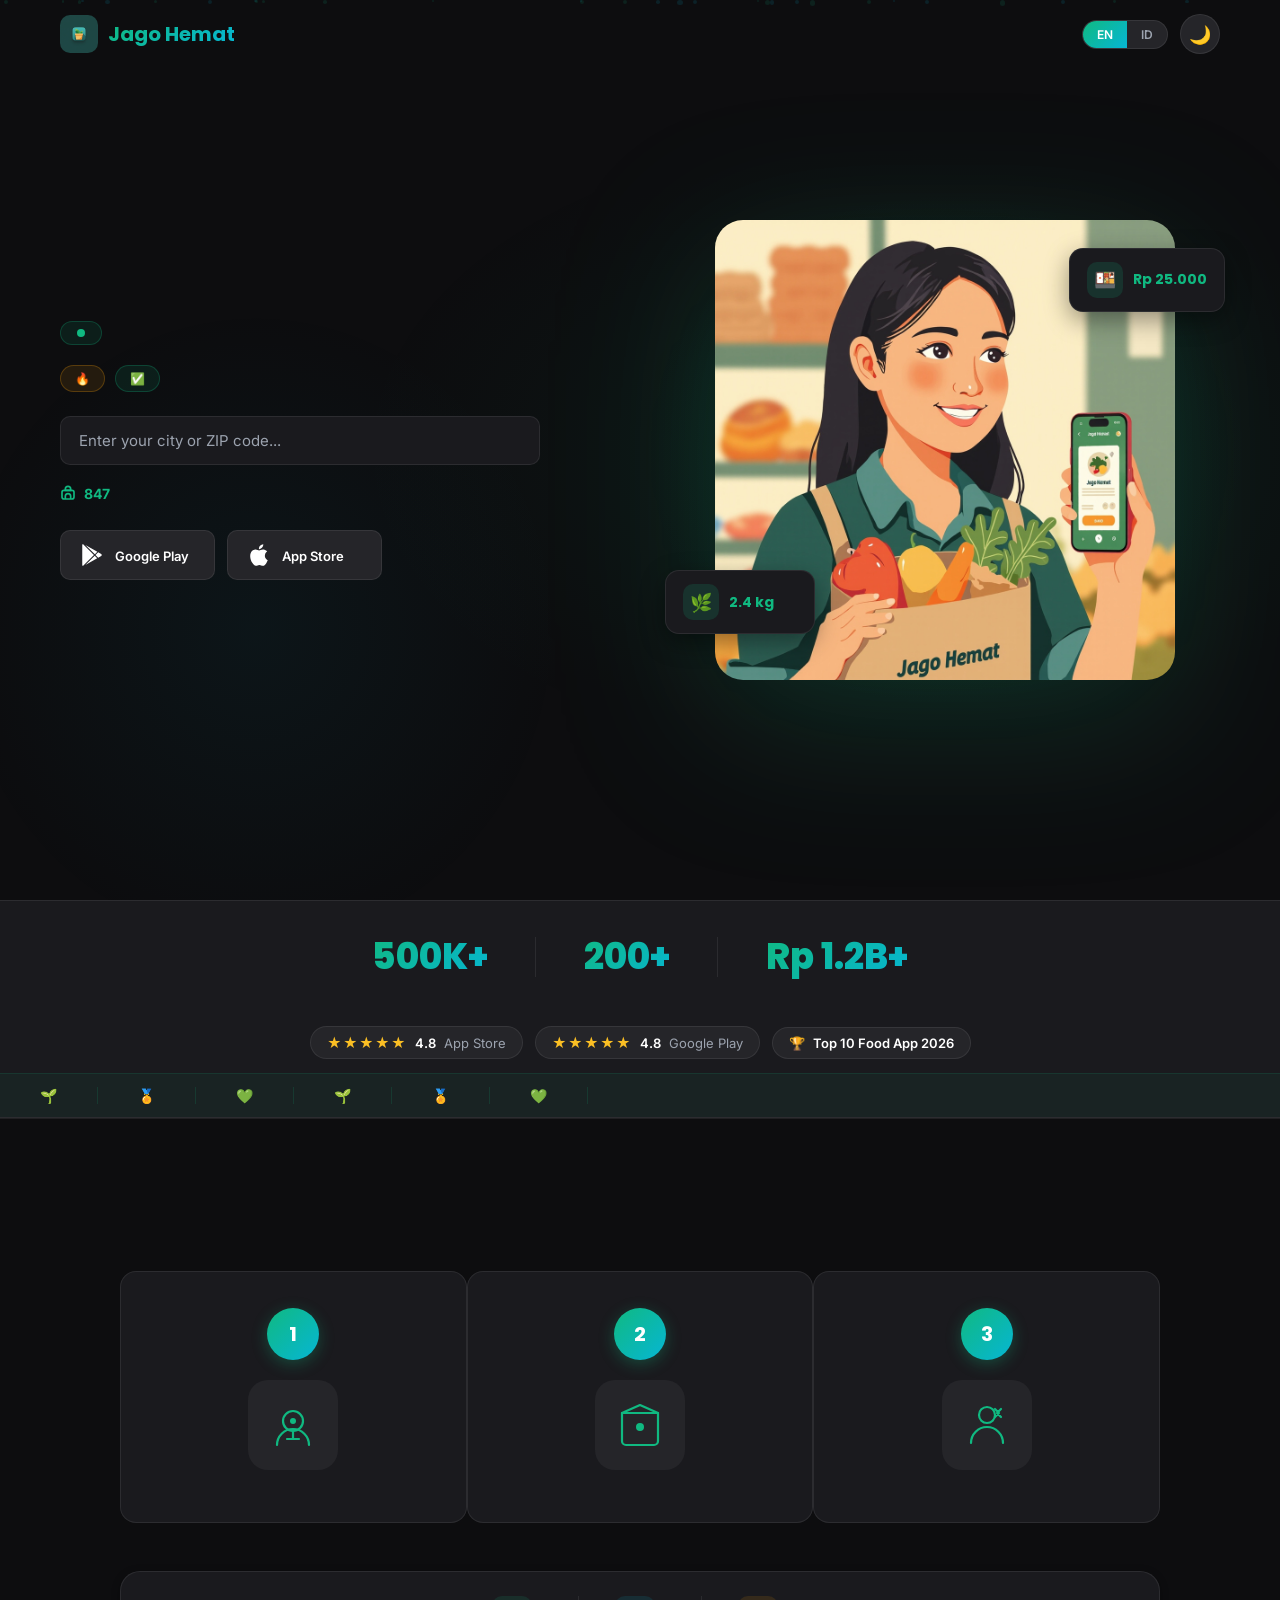
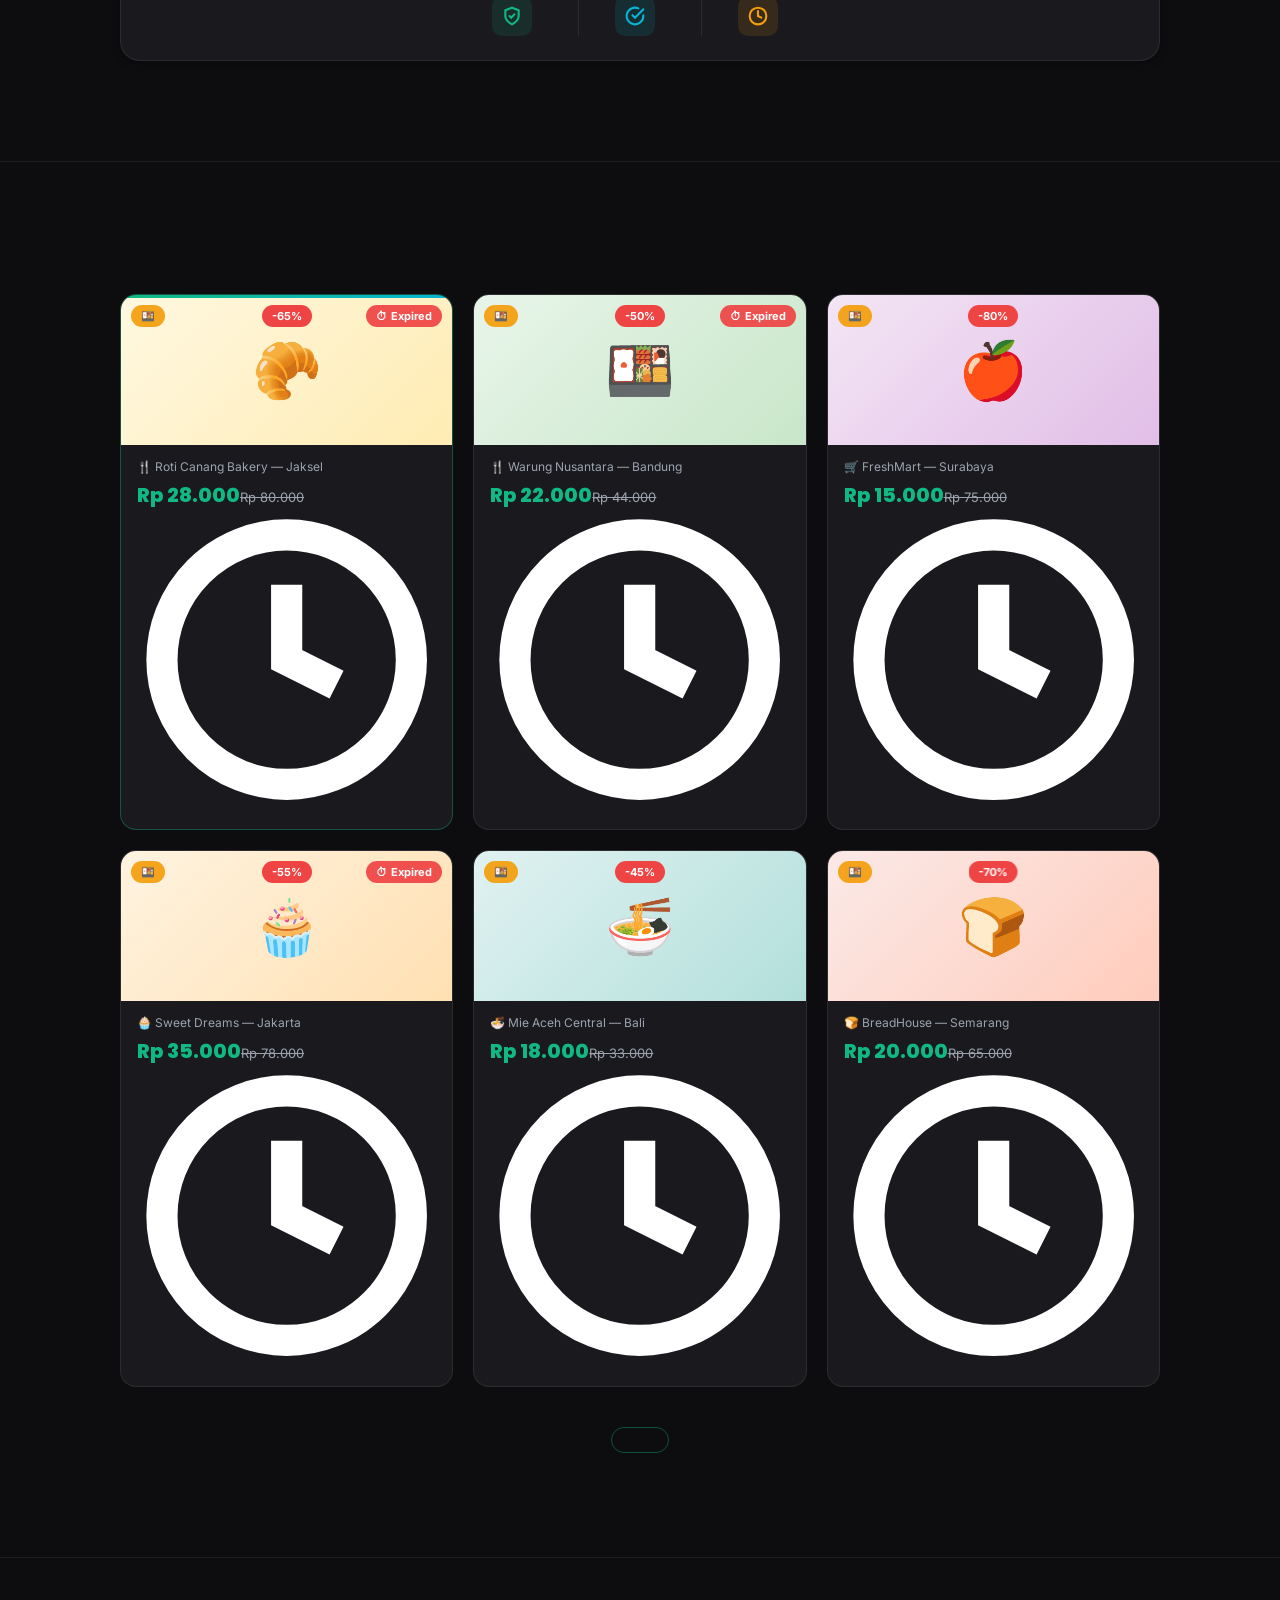
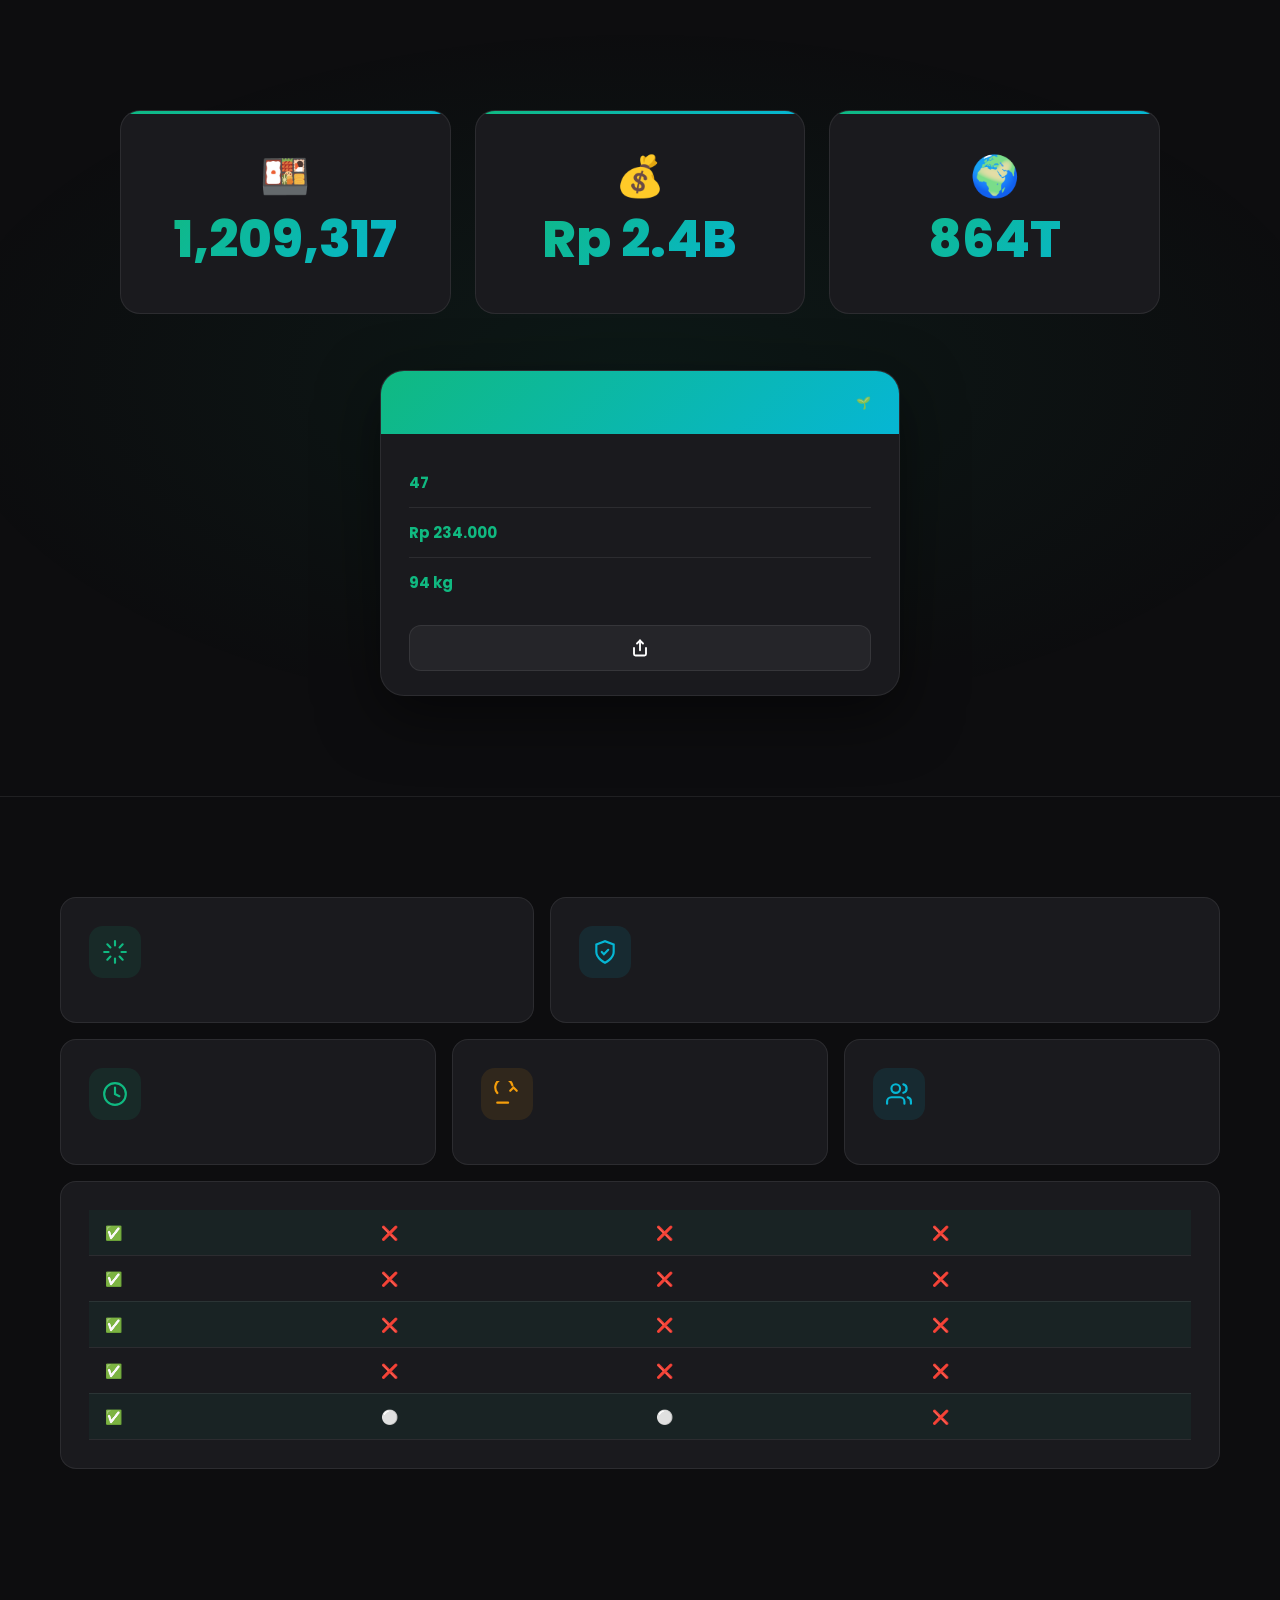
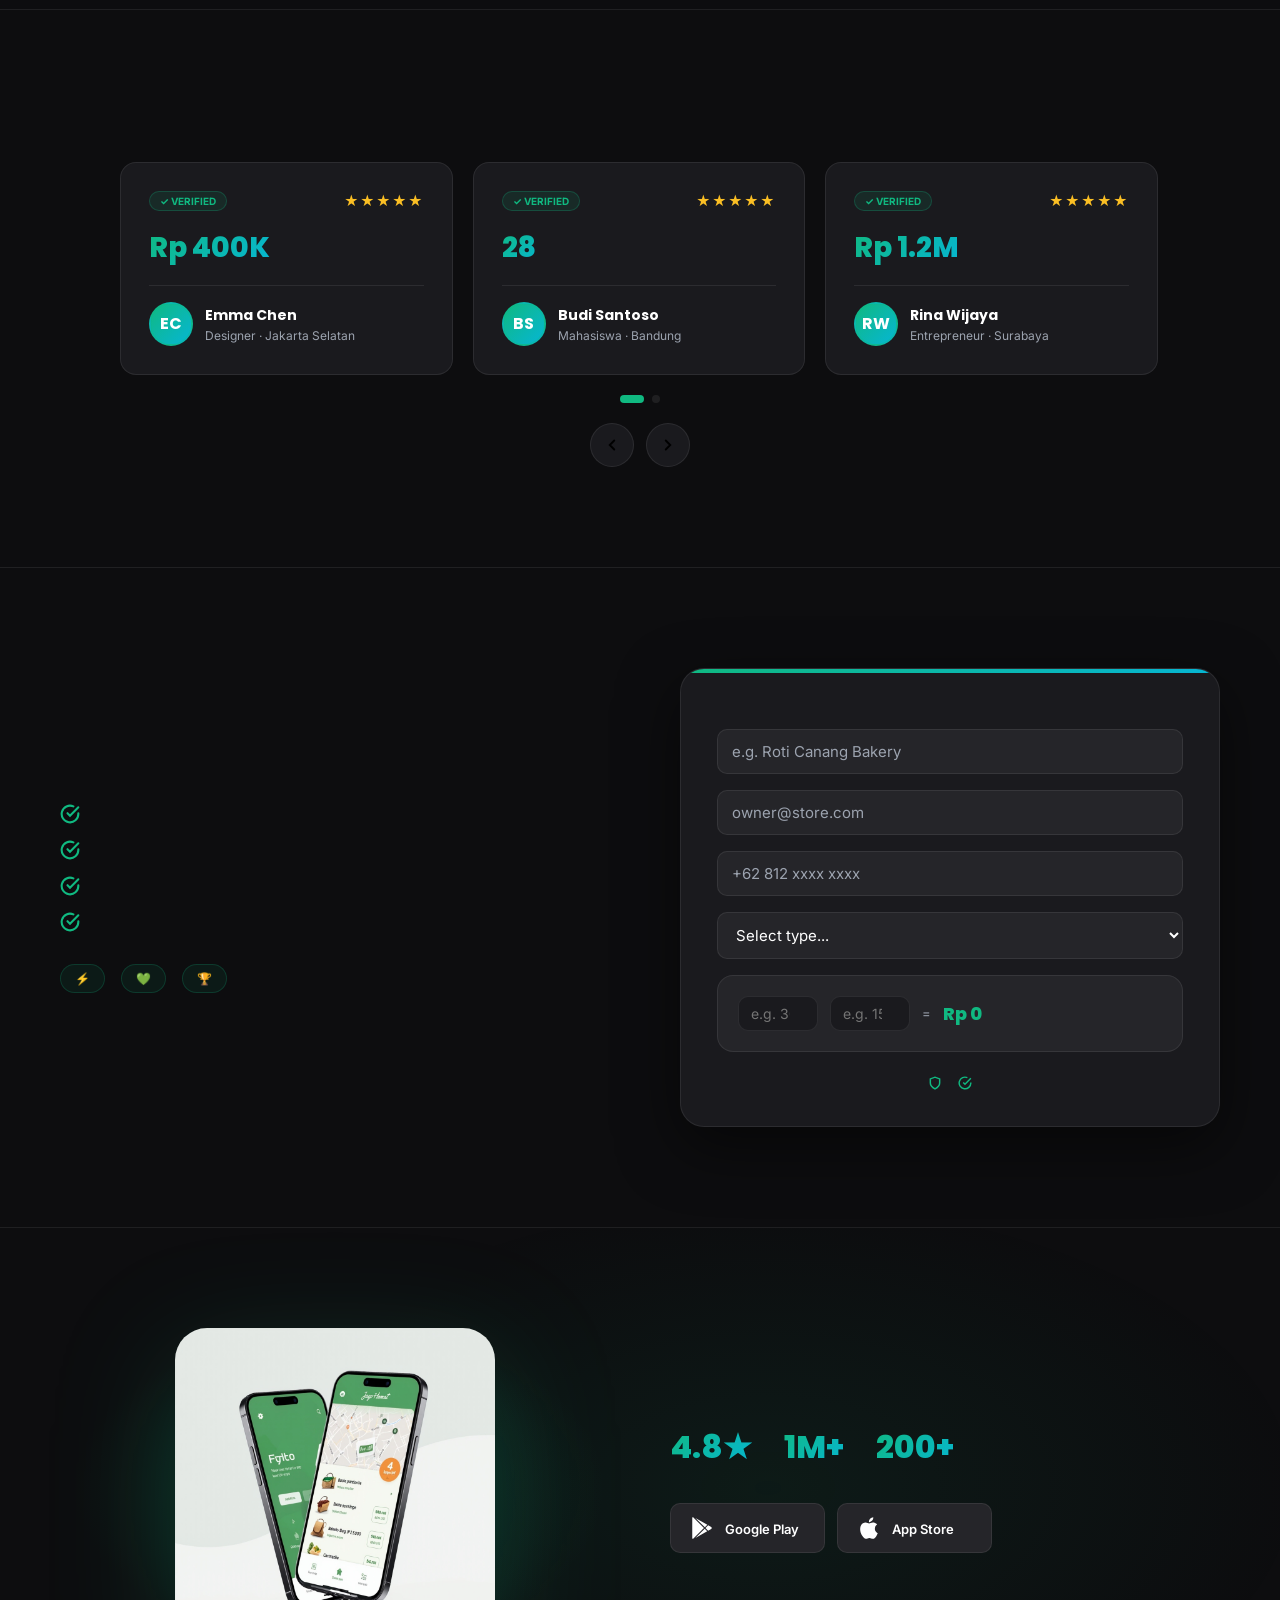
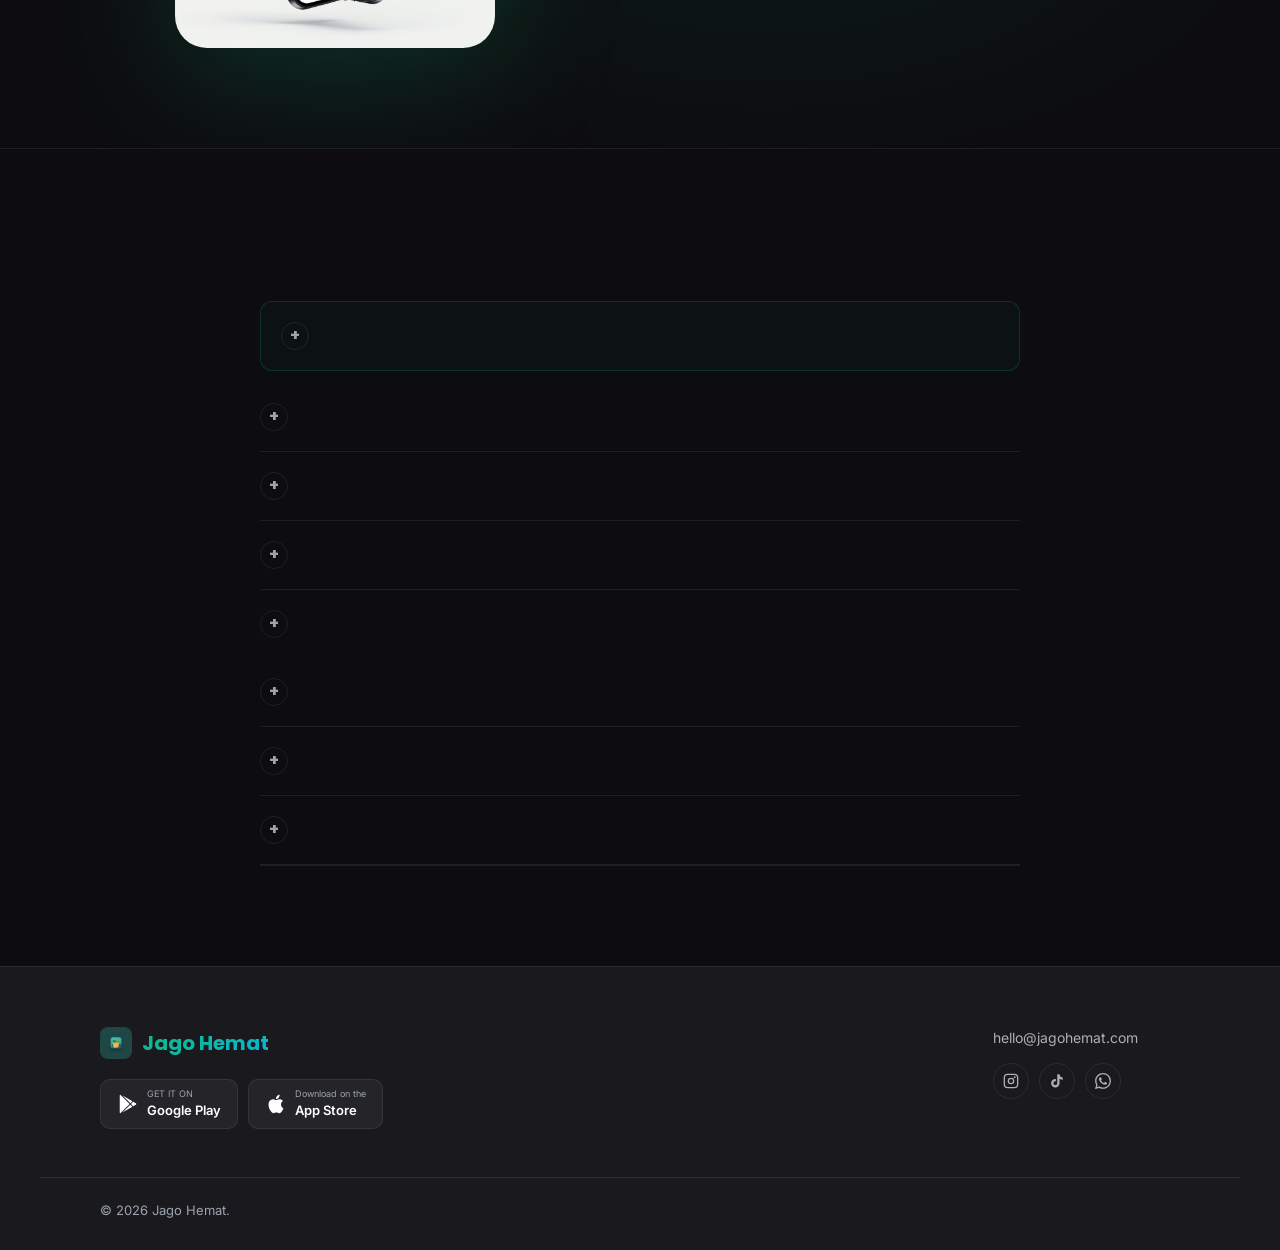
==== index.html @ e890ac50 "feat: Jago Hemat redesign — full site with dark+light themes, EN/ID, all sections - 1,673 lines, 123" ====
<!DOCTYPE html>
<html lang="en" data-theme="dark" data-lang="en">
<head>
<meta charset="UTF-8">
<meta name="viewport" content="width=device-width, initial-scale=1.0">
<title>Jago Hemat — Great Food. Smart Savings. Better Planet.</title>
<meta name="description" content="Jago Hemat rescues surplus food from top restaurants & stores — up to 80% off. Good for you, good for the planet. Download the app now.">
<link rel="preconnect" href="https://fonts.googleapis.com">
<link href="https://fonts.googleapis.com/css2?family=Poppins:wght@400;500;600;700;800&family=Inter:wght@400;500;600&display=swap" rel="stylesheet">
<style>
/* ════════════════════════════════════════════
   CSS VARIABLES — DARK THEME (default)
════════════════════════════════════════════ */
:root,
:root[data-theme="dark"] {
  --bg: #0D0D0F;
  --card: #1A1A1E;
  --surface: #252529;
  --accent: #10B981;
  --accent2: #06B6D4;
  --warning: #F59E0B;
  --danger: #EF4444;
  --text: #FFFFFF;
  --text-muted: #9CA3AF;
  --border: rgba(255,255,255,0.08);
  --gradient: linear-gradient(135deg, #10B981, #06B6D4);
  --shadow-sm: 0 2px 8px rgba(0,0,0,0.3);
  --shadow-md: 0 8px 24px rgba(0,0,0,0.4);
  --shadow-lg: 0 20px 60px rgba(0,0,0,0.5);
  --radius: 16px;
  --radius-sm: 10px;
  --radius-full: 100px;
  --nav-bg: rgba(13,13,15,0.88);
  --section-pad: 100px 60px;
  --section-pad-mobile: 70px 24px;
  --font-head: 'Poppins', sans-serif;
  --font-body: 'Inter', sans-serif;
}
/* ════════════════════════════════════════════
   CSS VARIABLES — LIGHT THEME
════════════════════════════════════════════ */
:root[data-theme="light"] {
  --bg: #FAFAF9;
  --card: #FFFFFF;
  --surface: #F3F4F6;
  --accent: #10B981;
  --accent2: #059669;
  --warning: #D97706;
  --danger: #DC2626;
  --text: #111827;
  --text-muted: #6B7280;
  --border: rgba(0,0,0,0.08);
  --gradient: linear-gradient(135deg, #10B981, #06B6D4);
  --shadow-sm: 0 1px 3px rgba(0,0,0,0.06);
  --shadow-md: 0 4px 16px rgba(0,0,0,0.08);
  --shadow-lg: 0 10px 40px rgba(0,0,0,0.10);
  --nav-bg: rgba(250,250,249,0.92);
  --section-pad: 90px 60px;
  --section-pad-mobile: 60px 24px;
}
/* ════════════════════════════════════════════
   RESET & BASE
════════════════════════════════════════════ */
*,*::before,*::after{box-sizing:border-box;margin:0;padding:0}
html{scroll-behavior:smooth}
body{
  font-family:var(--font-body);
  background:var(--bg);color:var(--text);
  overflow-x:hidden;-webkit-font-smoothing:antialiased;
  transition:background 0.3s,color 0.3s;
}
h1,h2,h3,h4,h5,h6{font-family:var(--font-head)}
a{color:inherit;text-decoration:none}
button{cursor:pointer;border:none;background:none;font-family:inherit}
img{max-width:100%;height:auto}
.container{max-width:1200px;margin:0 auto;padding:0 60px}
@media(max-width:768px){.container{padding:0 24px}}
.gradient-text{
  background:var(--gradient);
  -webkit-background-clip:text;-webkit-text-fill-color:transparent;background-clip:text;
}
/* ════════════════════════════════════════════
   REVEAL ANIMATIONS
════════════════════════════════════════════ */
.reveal{opacity:0;transform:translateY(28px);transition:opacity 0.65s ease,transform 0.65s ease}
.reveal.visible{opacity:1;transform:translateY(0)}
.reveal.d1{transition-delay:0.1s}.reveal.d2{transition-delay:0.2s}
.reveal.d3{transition-delay:0.3s}.reveal.d4{transition-delay:0.4s}
.reveal.d5{transition-delay:0.5s}
/* ════════════════════════════════════════════
   PARTICLES
════════════════════════════════════════════ */
#particles{position:fixed;inset:0;pointer-events:none;z-index:0;overflow:hidden}
.particle{
  position:absolute;border-radius:50%;
  opacity:0.12;animation:particleRise linear infinite;
}
@keyframes particleRise{
  0%{transform:translateY(100vh) scale(0);opacity:0}
  8%{opacity:0.18}
  92%{opacity:0.07}
  100%{transform:translateY(-10vh) scale(1.4);opacity:0}
}
/* ════════════════════════════════════════════
   NAVIGATION
════════════════════════════════════════════ */
.nav{
  position:fixed;top:0;left:0;right:0;z-index:1000;
  padding:14px 60px;
  display:flex;align-items:center;justify-content:space-between;
  transition:background 0.3s,backdrop-filter 0.3s,border-color 0.3s,padding 0.3s;
  border-bottom:1px solid transparent;
}
.nav.scrolled{
  background:var(--nav-bg);backdrop-filter:blur(20px);-webkit-backdrop-filter:blur(20px);
  border-bottom-color:var(--border);padding:10px 60px;
}
.nav-logo{display:flex;align-items:center;gap:10px;font-family:var(--font-head);font-weight:700;font-size:20px}
.nav-logo img{height:38px;width:auto;border-radius:10px}
.nav-logo-text{background:var(--gradient);-webkit-background-clip:text;-webkit-text-fill-color:transparent;background-clip:text}
.nav-links{display:flex;align-items:center;gap:32px}
.nav-links a{color:var(--text-muted);text-decoration:none;font-size:14px;font-weight:500;transition:color 0.2s}
.nav-links a:hover{color:var(--accent)}
.nav-right{display:flex;align-items:center;gap:12px}
.lang-toggle{display:flex;background:var(--surface);border:1px solid var(--border);border-radius:var(--radius-full);overflow:hidden}
.lang-btn{padding:6px 14px;font-size:12px;font-weight:600;color:var(--text-muted);transition:background 0.2s,color 0.2s;border:none;background:none;cursor:pointer}
.lang-btn.active{background:var(--gradient);color:#fff}
.theme-toggle{width:40px;height:40px;border-radius:50%;background:var(--surface);border:1px solid var(--border);display:flex;align-items:center;justify-content:center;cursor:pointer;transition:border-color 0.2s,transform 0.2s;font-size:18px;flex-shrink:0}
.theme-toggle:hover{border-color:var(--accent);transform:rotate(20deg)}
.nav-cta{background:var(--gradient);border-radius:var(--radius-full);padding:10px 24px;font-family:var(--font-head);font-weight:600;font-size:14px;color:#fff;cursor:pointer;border:none;transition:opacity 0.2s,transform 0.2s}
.nav-cta:hover{opacity:0.88;transform:translateY(-1px)}
.hamburger{display:none;flex-direction:column;gap:5px;cursor:pointer;padding:4px;background:none;border:none}
.hamburger span{display:block;width:24px;height:2px;background:var(--text);border-radius:2px;transition:transform 0.3s,opacity 0.3s}
.drawer-overlay{display:none;position:fixed;inset:0;z-index:2000;background:rgba(0,0,0,0.6);backdrop-filter:blur(4px)}
.drawer{position:fixed;top:0;right:-100%;width:320px;height:100%;background:var(--card);border-left:1px solid var(--border);z-index:2001;transition:right 0.35s cubic-bezier(0.4,0,0.2,1);padding:80px 28px 40px;overflow-y:auto}
.drawer.open{right:0}.drawer-overlay.open{display:block}
.drawer-close{position:absolute;top:20px;right:20px;width:36px;height:36px;background:var(--surface);border:1px solid var(--border);border-radius:50%;display:flex;align-items:center;justify-content:center;cursor:pointer;font-size:18px}
.drawer-links{display:flex;flex-direction:column;gap:4px;margin-bottom:24px}
.drawer-links a{display:block;padding:12px 16px;font-size:16px;font-weight:500;color:var(--text);border-radius:var(--radius-sm);transition:background 0.2s,color 0.2s}
.drawer-links a:hover{background:var(--surface);color:var(--accent)}
.drawer-controls{display:flex;flex-direction:column;gap:10px}
.drawer-theme{display:flex;align-items:center;gap:10px;font-size:14px;color:var(--text-muted)}
@media(max-width:900px){
  .nav{padding:14px 24px}.nav.scrolled{padding:10px 24px}
  .nav-links{display:none}.hamburger{display:flex}.nav-cta{display:none}
}
/* ════════════════════════════════════════════
   SHARED SECTION STYLES
════════════════════════════════════════════ */
.section-eyebrow{
  display:inline-flex;align-items:center;gap:8px;
  background:rgba(16,185,129,0.10);border:1px solid rgba(16,185,129,0.20);
  border-radius:var(--radius-full);padding:6px 16px;
  font-size:13px;font-weight:600;color:var(--accent);margin-bottom:20px;
}
.section-title{font-size:clamp(30px,4vw,52px);font-weight:800;line-height:1.1;margin-bottom:16px;letter-spacing:-0.5px}
.section-sub{font-size:17px;color:var(--text-muted);max-width:560px;line-height:1.7}
.section-header{margin-bottom:52px}
.section-header-center{text-align:center;margin-bottom:52px}
.section-header-center .section-eyebrow{margin:0 auto 20px}
.section-header-center .section-sub{margin:0 auto}
.btn-primary{display:inline-flex;align-items:center;gap:8px;background:var(--gradient);border:none;border-radius:var(--radius-sm);padding:13px 28px;font-family:var(--font-head);font-weight:600;font-size:15px;color:#fff;cursor:pointer;transition:opacity 0.2s,transform 0.2s,box-shadow 0.2s}
.btn-primary:hover{opacity:0.88;transform:translateY(-2px);box-shadow:0 8px 24px rgba(16,185,129,0.3)}
.btn-secondary{display:inline-flex;align-items:center;gap:8px;background:transparent;border:1.5px solid var(--border);border-radius:var(--radius-full);padding:11px 24px;font-family:var(--font-head);font-weight:600;font-size:14px;color:var(--text);cursor:pointer;transition:border-color 0.2s,color 0.2s,transform 0.2s}
.btn-secondary:hover{border-color:var(--accent);color:var(--accent);transform:translateX(3px)}
.btn-ghost{display:inline-flex;align-items:center;gap:8px;font-family:var(--font-head);font-size:15px;font-weight:600;color:var(--accent);border:1px solid rgba(16,185,129,0.35);border-radius:var(--radius-full);padding:11px 24px;transition:background 0.2s,transform 0.2s}
.btn-ghost:hover{background:rgba(16,185,129,0.08);transform:translateX(4px)}
/* ════════════════════════════════════════════
   SECTION 1: HERO
════════════════════════════════════════════ */
.hero{position:relative;z-index:1;min-height:100vh;display:flex;align-items:center;padding:var(--section-pad);overflow:hidden}
.hero::before{
  content:'';position:absolute;inset:0;z-index:0;pointer-events:none;
  background:radial-gradient(ellipse 70% 60% at 70% 50%,rgba(16,185,129,0.07) 0%,transparent 60%),radial-gradient(ellipse 40% 60% at 20% 70%,rgba(6,182,212,0.05) 0%,transparent 60%);
}
.hero-grid{max-width:1200px;margin:0 auto;width:100%;display:grid;grid-template-columns:1fr 1fr;gap:60px;align-items:center;position:relative;z-index:1}
.hero-copy{max-width:560px}
.hero-badge{display:inline-flex;align-items:center;gap:8px;background:rgba(16,185,129,0.10);border:1px solid rgba(16,185,129,0.25);border-radius:var(--radius-full);padding:7px 16px;font-size:13px;font-weight:600;color:var(--accent);margin-bottom:20px;animation:badgePulse 2.5s ease-in-out infinite}
@keyframes badgePulse{0%,100%{box-shadow:0 0 0 0 rgba(16,185,129,0.2)}50%{box-shadow:0 0 0 10px rgba(16,185,129,0)}}
.live-dot{width:8px;height:8px;border-radius:50%;background:var(--accent);animation:blink 1.5s ease-in-out infinite;flex-shrink:0}
@keyframes blink{0%,100%{opacity:1}50%{opacity:0.3}}
.hero-badges{display:flex;gap:10px;margin-bottom:24px;flex-wrap:wrap}
.badge-urgent{display:inline-flex;align-items:center;gap:5px;background:rgba(245,158,11,0.10);border:1px solid rgba(245,158,11,0.25);border-radius:var(--radius-full);padding:5px 14px;font-size:12px;font-weight:600;color:var(--warning)}
.badge-safe{display:inline-flex;align-items:center;gap:5px;background:rgba(16,185,129,0.10);border:1px solid rgba(16,185,129,0.25);border-radius:var(--radius-full);padding:5px 14px;font-size:12px;font-weight:600;color:var(--accent)}
.hero h1{font-size:clamp(34px,4.5vw,60px);font-weight:800;line-height:1.1;margin-bottom:20px;background:var(--gradient);-webkit-background-clip:text;-webkit-text-fill-color:transparent;background-clip:text}
.hero-sub{font-size:17px;line-height:1.7;color:var(--text-muted);margin-bottom:32px}
.store-locator{display:flex;background:var(--card);border:1px solid var(--border);border-radius:var(--radius-sm);overflow:hidden;max-width:480px;margin-bottom:20px;transition:border-color 0.2s,box-shadow 0.2s}
.store-locator:focus-within{border-color:var(--accent);box-shadow:0 0 0 3px rgba(16,185,129,0.10)}
.store-locator input{flex:1;background:transparent;border:none;padding:14px 18px;font-size:15px;color:var(--text);outline:none;font-family:var(--font-body)}
.store-locator input::placeholder{color:var(--text-muted)}
.store-locator button{background:var(--gradient);border:none;padding:14px 22px;font-family:var(--font-head);font-weight:600;font-size:14px;color:#fff;cursor:pointer;white-space:nowrap;transition:opacity 0.2s;flex-shrink:0}
.store-locator button:hover{opacity:0.85}
.hero-counter{display:flex;align-items:center;gap:8px;font-size:14px;color:var(--text-muted);margin-bottom:28px}
.hero-counter strong{color:var(--accent)}
.hero-counter[data-counter]{color:var(--text)}
.app-buttons{display:flex;gap:12px;flex-wrap:wrap}
.app-btn{display:inline-flex;align-items:center;gap:10px;background:var(--surface);border:1px solid var(--border);border-radius:var(--radius-sm);padding:11px 18px;color:var(--text);text-decoration:none;transition:border-color 0.2s,transform 0.2s,box-shadow 0.2s;min-width:155px}
.app-btn:hover{border-color:var(--accent);transform:translateY(-2px);box-shadow:0 8px 24px rgba(16,185,129,0.12)}
.app-btn svg{width:26px;height:26px;flex-shrink:0}
.app-btn-text{line-height:1.25}
.app-btn-text small{font-size:10px;color:var(--text-muted);display:block}
.app-btn-text span{font-size:13px;font-weight:600}
.hero-visual{position:relative;display:flex;justify-content:center;align-items:center}
.hero-visual img{width:100%;max-width:460px;border-radius:28px;filter:drop-shadow(0 40px 80px rgba(16,185,129,0.18))}
.hero-visual::before{content:'';position:absolute;inset:-30px;background:radial-gradient(ellipse at center,rgba(16,185,129,0.10) 0%,transparent 70%);z-index:-1}
.float-card{position:absolute;background:var(--card);border:1px solid var(--border);border-radius:14px;padding:13px 17px;backdrop-filter:blur(16px);box-shadow:var(--shadow-md);animation:floatY 4s ease-in-out infinite;z-index:2;min-width:150px}
.float-card.card-1{top:6%;right:-5px;animation-delay:0s}
.float-card.card-2{bottom:10%;left:-5px;animation-delay:2s}
@keyframes floatY{0%,100%{transform:translateY(0)}50%{transform:translateY(-12px)}}
.float-card .fc-row{display:flex;align-items:center;gap:10px}
.float-card .fc-icon{width:36px;height:36px;border-radius:10px;background:rgba(16,185,129,0.15);display:flex;align-items:center;justify-content:center;font-size:18px;flex-shrink:0}
.float-card .fc-label{font-size:11px;color:var(--text-muted)}
.float-card .fc-val{font-size:14px;font-weight:700;font-family:var(--font-head);color:var(--accent)}
@media(max-width:900px){
  .hero{padding:var(--section-pad-mobile);padding-top:110px;min-height:auto}
  .hero-grid{grid-template-columns:1fr;gap:40px}
  .hero-visual{display:none}
}
/* ════════════════════════════════════════════
   SECTION 2: SOCIAL PROOF BAR
════════════════════════════════════════════ */
.social-proof{background:var(--card);border-top:1px solid var(--border);border-bottom:1px solid var(--border);overflow:hidden}
.stats-row{display:flex;align-items:center;justify-content:center;flex-wrap:wrap}
.stat-item{display:flex;flex-direction:column;align-items:center;padding:28px 48px;position:relative}
.stat-item:not(:last-child)::after{content:'';position:absolute;right:0;top:50%;transform:translateY(-50%);width:1px;height:40px;background:var(--border)}
.stat-number{font-family:var(--font-head);font-size:clamp(26px,3vw,36px);font-weight:800;background:var(--gradient);-webkit-background-clip:text;-webkit-text-fill-color:transparent;background-clip:text}
.stat-label{font-size:13px;color:var(--text-muted);margin-top:2px}
.marquee-section{overflow:hidden;border-top:1px solid var(--border)}
.marquee-track{display:flex;animation:marqueeScroll 38s linear infinite;width:max-content}
.marquee-track:hover{animation-play-state:paused}
@keyframes marqueeScroll{0%{transform:translateX(0)}100%{transform:translateX(-50%)}}
.marquee-item{display:inline-flex;align-items:center;gap:10px;padding:0 40px;font-size:15px;font-weight:600;color:var(--text);white-space:nowrap;border-right:1px solid var(--border)}
.marquee-item .star{color:#FBBF24;font-size:18px}
.ratings-row{display:flex;align-items:center;justify-content:center;gap:12px;padding:14px 24px;flex-wrap:wrap}
.rating-chip{display:inline-flex;align-items:center;gap:8px;background:var(--surface);border:1px solid var(--border);border-radius:var(--radius-full);padding:7px 16px;font-size:13px;font-weight:600}
.rating-chip .stars{color:#FBBF24;letter-spacing:1px}
.rating-chip .cnt{color:var(--text-muted);font-weight:400}
.awards-strip{background:rgba(16,185,129,0.05);border-top:1px solid rgba(16,185,129,0.12);padding:13px 0;overflow:hidden}
.awards-track{display:flex;animation:marqueeScroll 30s linear infinite;width:max-content}
.award-item{display:inline-flex;align-items:center;gap:8px;padding:0 40px;font-size:14px;font-weight:600;color:var(--accent);border-right:1px solid rgba(16,185,129,0.15);white-space:nowrap}
@media(max-width:640px){
  .stat-item{padding:20px 24px}
  .stat-item:not(:last-child)::after{display:none}
}
/* ════════════════════════════════════════════
   SECTION 3: HOW IT WORKS (light)
════════════════════════════════════════════ */
.how-section{background:var(--bg);padding:var(--section-pad);border-top:1px solid var(--border);transition:background 0.3s}
.steps-grid{display:grid;grid-template-columns:repeat(3,1fr);gap:0;position:relative;max-width:1100px;margin:0 auto}
.step-card{background:var(--card);border-radius:var(--radius);border:1px solid var(--border);padding:36px 28px 32px;text-align:center;position:relative;transition:box-shadow 0.3s,transform 0.3s}
.step-card:hover{box-shadow:var(--shadow-lg);transform:translateY(-5px)}
.step-num{width:52px;height:52px;border-radius:50%;background:var(--gradient);color:#fff;font-family:var(--font-head);font-weight:700;font-size:20px;display:flex;align-items:center;justify-content:center;margin:0 auto 20px;box-shadow:0 4px 16px rgba(16,185,129,0.3)}
.step-icon-wrap{width:90px;height:90px;margin:0 auto 20px;background:var(--surface);border-radius:20px;display:flex;align-items:center;justify-content:center;animation:iconFloat 3.5s ease-in-out infinite}
.step-card:nth-child(2) .step-icon-wrap{animation-delay:0.6s}
.step-card:nth-child(3) .step-icon-wrap{animation-delay:1.2s}
@keyframes iconFloat{0%,100%{transform:translateY(0)}50%{transform:translateY(-8px)}}
.step-icon-wrap svg{width:48px;height:48px}
.step-title{font-family:var(--font-head);font-weight:700;font-size:17px;margin-bottom:8px;color:var(--text)}
.step-desc{font-size:14px;color:var(--text-muted);line-height:1.6}
.arrow-right{position:absolute;top:50%;transform:translateY(-50%);right:-28px;z-index:2;display:flex;align-items:center}
.arrow-right svg{width:32px;height:32px;color:var(--accent);opacity:0.5}
.trust-strip{padding:48px 0 0;max-width:1100px;margin:0 auto}
.trust-row{background:var(--card);border:1px solid var(--border);border-radius:20px;padding:24px 40px;display:flex;align-items:center;justify-content:center;gap:0;flex-wrap:wrap;box-shadow:var(--shadow-sm)}
.trust-badge{display:flex;align-items:center;gap:10px;padding:0 36px;border-right:1px solid var(--border)}
.trust-badge:last-child{border-right:none}
.trust-badge-icon{width:40px;height:40px;border-radius:10px;display:flex;align-items:center;justify-content:center;flex-shrink:0}
.trust-badge-icon.g{background:rgba(16,185,129,0.12);color:var(--accent)}
.trust-badge-icon.b{background:rgba(6,182,212,0.12);color:var(--accent2)}
.trust-badge-icon.a{background:rgba(245,158,11,0.12);color:var(--warning)}
.trust-badge-icon svg{width:20px;height:20px}
.trust-badge-lbl{font-family:var(--font-head);font-weight:700;font-size:13px}
.trust-badge-sub{font-size:11px;color:var(--text-muted)}
@media(max-width:768px){
  .steps-grid{grid-template-columns:1fr;gap:20px}
  .arrow-right{display:none}
  .trust-row{flex-direction:column}
  .trust-badge{border-right:none;border-bottom:1px solid var(--border);padding:16px 0;width:100%}
  .trust-badge:last-child{border-bottom:none}
}
/* ════════════════════════════════════════════
   SECTION 4: FEATURED DEALS (light)
════════════════════════════════════════════ */
.deals-section{background:var(--bg);padding:var(--section-pad);border-top:1px solid var(--border)}
.deals-top{display:flex;align-items:flex-end;justify-content:space-between;gap:20px;margin-bottom:32px;flex-wrap:wrap}
.filter-bar{display:flex;gap:8px;flex-wrap:wrap}
.filter-tab{padding:8px 18px;border-radius:var(--radius-full);font-size:13px;font-weight:600;cursor:pointer;border:1.5px solid var(--border);background:var(--card);color:var(--text-muted);transition:all 0.2s}
.filter-tab:hover{border-color:var(--accent);color:var(--accent)}
.filter-tab.active{background:var(--accent);border-color:var(--accent);color:#fff;box-shadow:0 3px 12px rgba(16,185,129,0.3)}
.deals-grid{display:grid;grid-template-columns:repeat(3,1fr);gap:20px}
.deal-card{background:var(--card);border-radius:var(--radius);border:1px solid var(--border);overflow:hidden;transition:box-shadow 0.25s,transform 0.25s,border-color 0.25s;cursor:pointer;position:relative}
.deal-card:hover{box-shadow:var(--shadow-lg);transform:translateY(-4px)}
.deal-card.top{border-color:rgba(16,185,129,0.35)}
.deal-card.top::before{content:'';position:absolute;top:0;left:0;right:0;height:3px;background:var(--gradient);z-index:1}
.deal-img{position:relative;height:150px;overflow:hidden}
.deal-img-bg{width:100%;height:100%;display:flex;align-items:center;justify-content:center;font-size:56px}
.badge-pill{position:absolute;padding:4px 10px;border-radius:var(--radius-full);font-size:11px;font-weight:700;display:flex;align-items:center;gap:4px;backdrop-filter:blur(8px);color:#fff}
.badge-pill.lt{top:10px;left:10px;background:rgba(245,158,11,0.92)}
.badge-pill.rt{top:10px;right:10px;background:rgba(239,68,68,0.92)}
.badge-pill.bt{top:10px;left:50%;transform:translateX(-50%);background:var(--danger)}
.deal-body{padding:14px 16px 16px}
.deal-cat{font-size:11px;font-weight:600;color:var(--accent);text-transform:uppercase;letter-spacing:0.5px;margin-bottom:3px}
.deal-store{font-size:12px;color:var(--text-muted);margin-bottom:6px}
.deal-title{font-family:var(--font-head);font-weight:700;font-size:14px;margin-bottom:10px;line-height:1.35}
.deal-prices{display:flex;align-items:baseline;gap:8px;margin-bottom:12px}
.price-sale{font-family:var(--font-head);font-weight:800;font-size:20px;color:var(--accent)}
.price-was{font-size:13px;color:var(--text-muted);text-decoration:line-through}
.deal-foot{display:flex;align-items:center;justify-content:space-between;padding-top:12px;border-top:1px solid var(--border)}
.deal-timer{display:flex;align-items:center;gap:5px;font-size:12px;color:var(--text-muted)}
.deal-timer svg{width:13px;height:13px;color:var(--warning);flex-shrink:0}
.deal-reserve{background:var(--gradient);color:#fff;padding:7px 16px;border-radius:var(--radius-full);font-size:12px;font-weight:700;transition:opacity 0.2s,transform 0.2s;border:none;cursor:pointer;text-decoration:none;display:inline-block}
.deal-reserve:hover{opacity:0.9;transform:scale(1.03)}
.deals-more{text-align:center;margin-top:40px}
.deals-more a{display:inline-flex;align-items:center;gap:8px;font-family:var(--font-head);font-size:15px;font-weight:600;color:var(--accent);border:1px solid rgba(16,185,129,0.4);border-radius:var(--radius-full);padding:12px 28px;text-decoration:none;transition:background 0.2s,transform 0.2s}
.deals-more a:hover{background:rgba(16,185,129,0.08);transform:translateX(4px)}
@media(max-width:1024px){.deals-grid{grid-template-columns:repeat(2,1fr)}}
@media(max-width:480px){.deals-grid{grid-template-columns:1fr}}
/* ════════════════════════════════════════════
   SECTION 5: IMPACT DASHBOARD (dark)
════════════════════════════════════════════ */
.impact-section{position:relative;padding:var(--section-pad);border-top:1px solid var(--border);overflow:hidden}
.impact-section::before{content:'';position:absolute;inset:0;background:radial-gradient(ellipse 80% 60% at 50% 50%,rgba(16,185,129,0.07) 0%,transparent 70%);pointer-events:none}
.counters-grid{display:grid;grid-template-columns:repeat(3,1fr);gap:24px;max-width:1100px;margin:0 auto 56px;position:relative;z-index:1}
.counter-card{background:var(--card);border:1px solid var(--border);border-radius:20px;padding:40px 28px;text-align:center;position:relative;overflow:hidden;transition:transform 0.3s,border-color 0.3s,box-shadow 0.3s}
.counter-card:hover{transform:translateY(-6px);border-color:rgba(16,185,129,0.35);box-shadow:0 0 40px rgba(16,185,129,0.08)}
.counter-card::before{content:'';position:absolute;top:0;left:0;right:0;height:3px;background:var(--gradient)}
.counter-icon{font-size:40px;margin-bottom:14px}
.counter-val{font-family:var(--font-head);font-size:clamp(34px,4vw,54px);font-weight:800;background:var(--gradient);-webkit-background-clip:text;-webkit-text-fill-color:transparent;background-clip:text;line-height:1;margin-bottom:8px}
.counter-lbl{font-size:15px;color:var(--text-muted);font-weight:500}
.counter-sub{font-size:12px;color:var(--accent);margin-top:6px;font-weight:600}
.impact-bottom{max-width:520px;margin:0 auto;position:relative;z-index:1}
.impact-card{background:var(--card);border:1px solid var(--border);border-radius:24px;overflow:hidden;box-shadow:var(--shadow-lg)}
.impact-card-hdr{background:var(--gradient);padding:24px 28px;display:flex;align-items:center;justify-content:space-between}
.impact-card-hdr h3{font-size:17px;font-weight:700}
.impact-card-hdr span{font-size:12px;opacity:0.85}
.impact-card-body{padding:24px 28px}
.impact-row{display:flex;justify-content:space-between;align-items:center;padding:13px 0;border-bottom:1px solid var(--border)}
.impact-row:last-of-type{border-bottom:none}
.impact-row-lbl{font-size:14px;color:var(--text-muted)}
.impact-row-val{font-family:var(--font-head);font-size:15px;font-weight:700}
.impact-row-val.gc{color:var(--accent)}
.share-impact{width:100%;margin-top:18px;background:var(--surface);border:1px solid var(--border);border-radius:12px;padding:13px;color:var(--text);font impact;font-size:14px;font-weight:600;cursor:pointer;display:flex;align-items:center;justify-content:center;gap:8px;transition:border-color 0.2s,background 0.2s}
.share-impact:hover{border-color:var(--accent);background:rgba(16,185,129,0.08)}
@media(max-width:768px){.counters-grid{grid-template-columns:1fr}.impact-section{padding:var(--section-pad-mobile)}}
/* ════════════════════════════════════════════
   SECTION 6: WHY JAGO HEMAT (light)
════════════════════════════════════════════ */
.why-section{background:var(--bg);padding:var(--section-pad);border-top:1px solid var(--border)}
.why-header{text-align:center;margin-bottom:48px}
.bento{display:grid;grid-template-columns:repeat(12,1fr);gap:16px;margin-bottom:40px}
.value-card{background:var(--card);border:1px solid var(--border);border-radius:var(--radius);padding:28px;transition:box-shadow 0.2s,transform 0.2s}
.value-card:hover{box-shadow:var(--shadow-lg);transform:translateY(-2px)}
.value-card.span7{grid-column:span 7}.value-card.span5{grid-column:span 5}
.value-card.span4{grid-column:span 4}.value-card.span3{grid-column:span 3}
.value-card.span6{grid-column:span 6}.value-card.span12{grid-column:span 12}
.vc-icon{width:52px;height:52px;border-radius:14px;display:flex;align-items:center;justify-content:center;margin-bottom:16px}
.vc-icon.g{background:rgba(16,185,129,0.10);color:var(--accent)}
.vc-icon.b{background:rgba(6,182,212,0.10);color:var(--accent2)}
.vc-icon.a{background:rgba(245,158,11,0.10);color:var(--warning)}
.vc-icon svg{width:26px;height:26px}
.vc-title{font-family:var(--font-head);font-weight:700;font-size:17px;margin-bottom:8px}
.vc-desc{font-size:14px;color:var(--text-muted);line-height:1.6}
.compare-table{width:100%;border-collapse:collapse}
.compare-table th,.compare-table td{padding:14px 16px;text-align:left;border-bottom:1px solid var(--border);font-size:14px}
.compare-table th{font-family:var(--font-head);font-weight:700;font-size:13px;color:var(--text-muted);text-transform:uppercase;letter-spacing:0.5px}
.compare-table td{color:var(--text)}
.compare-table .check{color:var(--accent);font-weight:700}
.compare-table .cross{color:var(--danger)}
.compare-table .highlight{background:rgba(16,185,129,0.06)}
.compare-table .highlight td{font-weight:600}
.compare-table tbody tr:hover td{background:var(--surface)}
@media(max-width:1024px){.bento{grid-template-columns:1fr 1fr}.value-card.span7,.value-card.span5{grid-column:span 2}}
@media(max-width:768px){.bento{grid-template-columns:1fr}.value-card.span7,.value-card.span5,.value-card.span4,.value-card.span3,.value-card.span6{grid-column:span 1}}
/* ════════════════════════════════════════════
   SECTION 7: TESTIMONIALS (dark)
════════════════════════════════════════════ */
.testimonials-section{padding:var(--section-pad);border-top:1px solid var(--border)}
.testimonials-track{overflow:hidden;margin-bottom:20px}
.testimonials-slider{display:flex;gap:20px;transition:transform 0.5s cubic-bezier(0.16,1,0.3,1)}
.testi-card{flex:0 0 calc(33.333% - 14px);min-width:280px;background:var(--card);border:1px solid var(--border);border-radius:var(--radius);padding:28px;transition:box-shadow 0.3s,transform 0.3s}
.testi-card:hover{box-shadow:var(--shadow-lg);transform:translateY(-4px)}
.testi-card-hd{display:flex;align-items:center;justify-content:space-between;margin-bottom:16px}
.testi-badge{display:inline-flex;align-items:center;gap:5px;background:rgba(16,185,129,0.10);border:1px solid rgba(16,185,129,0.25);border-radius:var(--radius-full);padding:3px 10px;font-size:10px;font-weight:700;color:var(--accent);text-transform:uppercase}
.stars{color:#FBBF24;font-size:14px;letter-spacing:1px}
.testi-metric{display:flex;align-items:baseline;gap:8px;margin-bottom:16px}
.testi-metric-val{font-family:var(--font-head);font-size:28px;font-weight:800;background:var(--gradient);-webkit-background-clip:text;-webkit-text-fill-color:transparent;background-clip:text}
.testi-metric-lbl{font-size:13px;color:var(--text-muted)}
.testi-text{font-size:14px;line-height:1.8;color:rgba(255,255,255,0.80);font-style:italic;margin-bottom:20px}
.testi-divider{height:1px;background:var(--border);margin-bottom:16px}
.testi-author{display:flex;align-items:center;gap:12px}
.testi-avatar{width:44px;height:44px;border-radius:50%;background:var(--gradient);display:flex;align-items:center;justify-content:center;font-family:var(--font-head);font-weight:700;font-size:16px;color:#fff;flex-shrink:0;border:2px solid rgba(16,185,129,0.3)}
.testi-name{font-family:var(--font-head);font-weight:700;font-size:14px}
.testi-role{font-size:12px;color:var(--text-muted);margin-top:2px}
.carousel-dots{display:flex;justify-content:center;gap:8px;margin-top:16px}
.dot{width:8px;height:8px;border-radius:50%;background:var(--border);cursor:pointer;transition:background 0.2s,width 0.2s}
.dot.active{background:var(--accent);width:24px;border-radius:4px}
.carousel-controls{display:flex;justify-content:center;gap:12px;margin-top:20px}
.carousel-btn{width:44px;height:44px;border-radius:50%;border:1px solid var(--border);background:var(--card);display:flex;align-items:center;justify-content:center;cursor:pointer;transition:border-color 0.2s,background 0.2s}
.carousel-btn:hover{border-color:var(--accent);background:rgba(16,185,129,0.08)}
.carousel-btn svg{width:18px;height:18px}
@media(max-width:900px){.testi-card{flex:0 0 calc(100% - 40px)}}
@media(max-width:480px){.testi-card{flex:0 0 100%}}
/* ════════════════════════════════════════════
   SECTION 8: FOR BUSINESS (light)
════════════════════════════════════════════ */
.business-section{background:var(--bg);padding:var(--section-pad);border-top:1px solid var(--border)}
.business-grid{max-width:1200px;margin:0 auto;display:grid;grid-template-columns:1fr 1fr;gap:80px;align-items:center}
.business-copy .section-eyebrow{margin-bottom:16px}
.business-copy .section-title{margin-bottom:16px}
.business-copy .section-sub{margin-bottom:28px}
.business-features{list-style:none;margin-bottom:32px}
.business-features li{display:flex;align-items:flex-start;gap:12px;margin-bottom:14px;font-size:15px}
.business-features li svg{width:20px;height:20px;flex-shrink:0;color:var(--accent);margin-top:2px}
.biz-trust{display:flex;gap:16px;flex-wrap:wrap}
.biz-trust-chip{display:inline-flex;align-items:center;gap:6px;background:rgba(16,185,129,0.08);border:1px solid rgba(16,185,129,0.2);border-radius:var(--radius-full);padding:6px 14px;font-size:12px;font-weight:600;color:var(--accent)}
.biz-form-card{background:var(--card);border:1px solid var(--border);border-radius:24px;padding:36px;box-shadow:var(--shadow-lg);position:relative;overflow:hidden}
.biz-form-card::before{content:'';position:absolute;top:0;left:0;right:0;height:4px;background:var(--gradient)}
.biz-form-hdr{margin-bottom:24px}
.biz-form-hdr h3{font-family:var(--font-head);font-size:22px;font-weight:700;margin-bottom:6px}
.biz-form-hdr p{font-size:14px;color:var(--text-muted)}
.form-group{margin-bottom:16px}
.form-group label{display:block;font-size:13px;font-weight:600;color:var(--text-muted);margin-bottom:6px}
.form-group input,.form-group select{width:100%;background:var(--surface);border:1px solid var(--border);border-radius:var(--radius-sm);padding:12px 14px;font-size:15px;color:var(--text);font-family:var(--font-body);transition:border-color 0.2s,box-shadow 0.2s}
.form-group input:focus,.form-group select:focus{outline:none;border-color:var(--accent);box-shadow:0 0 0 3px rgba(16,185,129,0.10)}
.form-group input::placeholder{color:var(--text-muted)}
.form-group select option{background:var(--card)}
.biz-submit{width:100%;padding:15px;background:var(--gradient);border:none;border-radius:var(--radius-sm);color:#fff;font-family:var(--font-head);font-weight:700;font-size:15px;cursor:pointer;margin-top:8px;transition:opacity 0.2s,transform 0.2s;box-shadow:0 4px 16px rgba(16,185,129,0.3)}
.biz-submit:hover{opacity:0.9;transform:translateY(-1px)}
.biz-submit:disabled{opacity:0.5;cursor:not-allowed}
.biz-trust-form{display:flex;justify-content:center;gap:16px;margin-top:14px;flex-wrap:wrap}
.biz-trust-item{display:flex;align-items:center;gap:6px;font-size:12px;color:var(--text-muted)}
.biz-trust-item svg{width:14px;height:14px;color:var(--accent)}
.roi-calc{background:var(--surface);border:1px solid var(--border);border-radius:var(--radius);padding:20px;margin-bottom:24px}
.roi-calc h4{font-family:var(--font-head);font-size:14px;font-weight:700;margin-bottom:14px}
.roi-calc .calc-row{display:flex;align-items:center;gap:12px}
.roi-calc input{width:80px;background:var(--card);border:1px solid var(--border);border-radius:var(--radius-sm);padding:8px 12px;font-size:14px;color:var(--text);font-family:var(--font-body);text-align:center}
.roi-calc span{font-size:13px;color:var(--text-muted)}
.roi-result{margin-top:12px;padding:14px;background:rgba(16,185,129,0.08);border:1px solid rgba(16,185,129,0.2);border-radius:var(--radius-sm)}
.roi-result .amount{font-family:var(--font-head);font-size:22px;font-weight:800;color:var(--accent)}
.roi-result .desc{font-size:12px;color:var(--text-muted);margin-top:2px}
@media(max-width:900px){.business-grid{grid-template-columns:1fr;gap:48px}}
/* ════════════════════════════════════════════
   SECTION 9: APP DOWNLOAD CTA (dark)
════════════════════════════════════════════ */
.app-cta-section{padding:var(--section-pad);border-top:1px solid var(--border);position:relative;overflow:hidden}
.app-cta-section::before{content:'';position:absolute;inset:0;background:radial-gradient(ellipse 60% 80% at 60% 50%,rgba(16,185,129,0.08) 0%,transparent 70%);pointer-events:none}
.app-cta-inner{max-width:1200px;margin:0 auto;display:grid;grid-template-columns:1fr 1fr;gap:60px;align-items:center;position:relative;z-index:1}
.app-phone{position:relative;display:flex;justify-content:center;align-items:center}
.app-phone::before{content:'';position:absolute;inset:-20px;background:radial-gradient(ellipse at center,rgba(16,185,129,0.15) 0%,transparent 65%);z-index:-1}
.app-phone img{max-width:320px;border-radius:32px;filter:drop-shadow(0 30px 60px rgba(16,185,129,0.2));animation:phoneFloat 4s ease-in-out infinite}
@keyframes phoneFloat{0%,100%{transform:translateY(0)}50%{transform:translateY(-14px)}}
.app-glow-ring{position:absolute;width:280px;height:280px;border-radius:50%;border:2px solid rgba(16,185,129,0.15);animation:ringPulse 3s ease-in-out infinite}
@keyframes ringPulse{0%,100%{transform:scale(1);opacity:0.5}50%{transform:scale(1.1);opacity:0.2}}
.app-copy{}
.app-copy .section-eyebrow{margin-bottom:16px}
.app-copy .section-title{margin-bottom:16px}
.app-copy .section-sub{margin-bottom:28px}
.app-stats{display:flex;gap:32px;margin-bottom:32px;flex-wrap:wrap}
.app-stat-num{font-family:var(--font-head);font-size:32px;font-weight:800;background:var(--gradient);-webkit-background-clip:text;-webkit-text-fill-color:transparent;background-clip:text}
.app-stat-lbl{font-size:13px;color:var(--text-muted);margin-top:2px}
.app-download-btns{display:flex;gap:12px;flex-wrap:wrap}
@media(max-width:900px){.app-cta-inner{grid-template-columns:1fr;text-align:center}.app-phone{display:none}.app-stats{justify-content:center}.app-download-btns{justify-content:center}}
/* ════════════════════════════════════════════
   SECTION 10: FAQ (light)
════════════════════════════════════════════ */
.faq-section{background:var(--bg);padding:var(--section-pad);border-top:1px solid var(--border)}
.faq-list{max-width:760px;margin:0 auto}
.faq-item{border-bottom:1px solid var(--border)}
.faq-q{display:flex;align-items:center;justify-content:space-between;gap:16px;padding:20px 0;cursor:pointer;font-family:var(--font-head);font-weight:600;font-size:16px;color:var(--text);transition:color 0.2s}
.faq-q:hover{color:var(--accent)}
.faq-q[data-lang-id]{display:none}
:root[data-lang="id"] .faq-q[data-lang-en]{display:none}
:root[data-lang="id"] .faq-q[data-lang-id]{display:flex}
.faq-icon{width:28px;height:28px;border-radius:50%;border:1.5px solid var(--border);display:flex;align-items:center;justify-content:center;flex-shrink:0;transition:background 0.2s,border-color 0.2s,transform 0.3s}
.faq-item.open .faq-icon{background:var(--gradient);border-color:transparent;transform:rotate(45deg)}
.faq-icon::before{content:'+';font-size:16px;font-weight:700;color:var(--text-muted);transition:color 0.2s}
.faq-item.open .faq-icon::before{color:#fff}
.faq-a{max-height:0;overflow:hidden;transition:max-height 0.4s cubic-bezier(0.16,1,0.3,1)}
.faq-a p{padding:0 0 20px;font-size:15px;color:var(--text-muted);line-height:1.7}
.faq-item.open .faq-a{max-height:400px}
.faq-item.featured{border:1px solid rgba(16,185,129,0.2);border-radius:12px;padding:0 20px;margin-bottom:12px;background:rgba(16,185,129,0.03)}
.faq-item.featured .faq-q{color:var(--accent)}
@media(max-width:768px){.faq-section{padding:var(--section-pad-mobile)}}
/* ════════════════════════════════════════════
   FOOTER
════════════════════════════════════════════ */
footer{background:var(--card);border-top:1px solid var(--border);padding:60px 0 32px}
.footer-grid{max-width:1200px;margin:0 auto;padding:0 60px;display:grid;grid-template-columns:2fr 1fr 1fr 1fr;gap:48px}
.footer-brand{}
.footer-brand .footer-logo{display:flex;align-items:center;gap:10px;font-family:var(--font-head);font-weight:700;font-size:20px;margin-bottom:14px}
.footer-brand .footer-logo img{height:32px;border-radius:8px}
.footer-brand .footer-logo span{background:var(--gradient);-webkit-background-clip:text;-webkit-text-fill-color:transparent;background-clip:text}
.footer-brand p{font-size:14px;color:var(--text-muted);line-height:1.7;max-width:280px}
.footer-col h4{font-family:var(--font-head);font-size:12px;font-weight:700;text-transform:uppercase;letter-spacing:1px;color:var(--text-muted);margin-bottom:16px}
.footer-col ul{list-style:none}
.footer-col li{margin-bottom:10px}
.footer-col a{font-size:14px;color:rgba(255,255,255,0.65);text-decoration:none;transition:color 0.2s}
.footer-col a:hover{color:var(--accent)}
.footer-col.specialty ul{display:flex;flex-wrap:wrap;gap:8px}
.footer-col.specialty li{background:var(--surface);border:1px solid var(--border);border-radius:var(--radius-full);padding:6px 14px;margin:0;font-size:12px;font-weight:600}
.footer-col.specialty a{font-size:12px;color:var(--text-muted)}
.footer-app-badges{display:flex;gap:10px;margin-top:20px;flex-wrap:wrap}
.app-badge{display:inline-flex;align-items:center;gap:8px;background:var(--surface);border:1px solid var(--border);border-radius:var(--radius-sm);padding:9px 16px;text-decoration:none;color:var(--text);transition:border-color 0.2s,transform 0.2s}
.app-badge:hover{border-color:var(--accent);transform:translateY(-1px)}
.app-badge svg{width:22px;height:22px}
.app-badge-lbl{line-height:1.2}
.app-badge-lbl small{font-size:9px;color:var(--text-muted);display:block}
.app-badge-lbl span{font-size:13px;font-weight:600}
.footer-bottom{border-top:1px solid var(--border);margin-top:48px;padding-top:24px;max-width:1200px;margin-left:auto;margin-right:auto;padding-left:60px;padding-right:60px;display:flex;justify-content:space-between;align-items:center;flex-wrap:wrap;gap:12px}
.footer-bottom p{font-size:13px;color:var(--text-muted)}
.footer-social{display:flex;gap:10px}
.footer-social a{width:36px;height:36px;border:1px solid var(--border);border-radius:50%;display:flex;align-items:center;justify-content:center;transition:border-color 0.2s,background 0.2s}
.footer-social a:hover{border-color:var(--accent);background:rgba(16,185,129,0.08)}
.footer-social svg{width:16px;height:16px}
@media(max-width:900px){.footer-grid{grid-template-columns:1fr 1fr;padding:0 24px}.footer-bottom{padding-left:24px;padding-right:24px}}
@media(max-width:480px){.footer-grid{grid-template-columns:1fr}}
/* ════════════════════════════════════════════
   UTILITY
════════════════════════════════════════════ */
.text-center{text-align:center}
.mt-4{margin-top:40px}
.mb-4{margin-bottom:40px}
[data-lang-id]{display:none}
:root[data-lang="id"] [data-lang-en]{display:none}
:root[data-lang="id"] [data-lang-id]{display:inline}
:root[data-lang="id"] [data-lang-id-block]{display:block}
:root[data-lang="id"] [data-lang-id-flex]{display:flex}
:root[data-lang="en"] [data-lang-id]{display:none}
:root[data-lang="en"] [data-lang-en-block]{display:block}
:root[data-lang="en"] [data-lang-en-flex]{display:flex}
</style>
</head>
<body>
<!-- Particles -->
<div id="particles"></div>

<!-- Mobile Drawer -->
<div class="drawer-overlay" id="drawerOverlay"></div>
<div class="drawer" id="drawer">
  <button class="drawer-close" onclick="closeDrawer()">✕</button>
  <nav class="drawer-links">
    <a href="#how" onclick="closeDrawer()" data-lang-en="How It Works" data-lang-id="Cara Kerja">How It Works</a>
    <a href="#deals" onclick="closeDrawer()" data-lang-en="Deals" data-lang-id="Promo">Deals</a>
    <a href="#impact" onclick="closeDrawer()" data-lang-en="Impact" data-lang-id="Dampak">Impact</a>
    <a href="#business" onclick="closeDrawer()" data-lang-en="For Business" data-lang-id="Untuk Bisnis">For Business</a>
  </nav>
  <div class="drawer-controls">
    <div class="drawer-theme">Language: <div class="lang-toggle" style="margin-left:8px">
      <button class="lang-btn active" onclick="setLang('en')">EN</button>
      <button class="lang-btn" onclick="setLang('id')">ID</button>
    </div></div>
    <div style="display:flex;align-items:center;gap:10px;margin-top:8px">
      <span style="font-size:13px;color:var(--text-muted)">Theme:</span>
      <button class="theme-toggle" onclick="toggleTheme()" id="themeBtn">🌙</button>
    </div>
    <a href="#download" class="btn-primary" onclick="closeDrawer()" style="margin-top:8px;justify-content:center" data-lang-en="Download App" data-lang-id="Unduh Aplikasi">Download App</a>
  </div>
</div>

<!-- NAV -->
<nav class="nav" id="navbar">
  <a href="#" class="nav-logo">
    <img src="assets/logo.png" alt="Jago Hemat" onerror="this.style.display='none'">
    <span class="nav-logo-text">Jago Hemat</span>
  </a>
  <div class="nav-links">
    <a href="#how" data-lang-en="How It Works" data-lang-id="Cara Kerja">How It Works</a>
    <a href="#deals" data-lang-en="Deals" data-lang-id="Promo">Deals</a>
    <a href="#impact" data-lang-en="Impact" data-lang-id="Dampak">Impact</a>
    <a href="#business" data-lang-en="For Business" data-lang-id="Untuk Bisnis">For Business</a>
  </div>
  <div class="nav-right">
    <div class="lang-toggle">
      <button class="lang-btn active" data-lang-switch="en">EN</button>
      <button class="lang-btn" data-lang-switch="id">ID</button>
    </div>
    <button class="theme-toggle" onclick="toggleTheme()" id="themeBtnNav" aria-label="Toggle theme">🌙</button>
    <a href="#download" class="nav-cta" data-lang-en="Download App" data-lang-id="Unduh Aplikasi">Download App</a>
    <button class="hamburger" onclick="openDrawer()" aria-label="Open menu">
      <span></span><span></span><span></span>
    </button>
  </div>
</nav>
<!-- HERO -->
<section class="hero" id="hero">
  <div class="hero-grid">
    <div class="hero-copy">
      <div class="hero-badge">
        <span class="live-dot"></span>
        <span data-lang-en="Live near you" data-lang-id="Tersedia dekat Anda">Live near you</span>
      </div>
      <div class="hero-badges">
        <span class="badge-urgent">🔥 <span data-lang-en="Up to 80% off" data-lang-id=" Hingga 80% lebih murah">Up to 80% off</span></span>
        <span class="badge-safe">✅ <span data-lang-en="100% safe & fresh" data-lang-id="100% aman & segar">100% safe & fresh</span></span>
      </div>
      <h1 data-lang-en="Great Food.<br>Smart Savings.<br>Better Planet." data-lang-id="Makanan Enak.<br>Harga Hemat.<br>Bumi Lebih Baik.">Great Food.<br>Smart Savings.<br>Better Planet.</h1>
      <p class="hero-sub" data-lang-en="Jago Hemat rescues surplus food from top restaurants & stores — up to 80% off. Good for you, good for the planet. Download the app and start saving today." data-lang-id="Jago Hemat menyelamatkan makanan berlebih dari restoran & toko terbaik — hingga 80% lebih murah. Baik untuk Anda, baik untuk bumi. Unduh aplikasi dan mulai hemat sekarang.">Jago Hemat rescues surplus food from top restaurants & stores — up to 80% off. Good for you, good for the planet.</p>

      <div class="store-locator">
        <input type="text" placeholder="Enter your city or ZIP code..." data-placeholder-en="Enter your city or ZIP code..." data-placeholder-id="Masukkan kota atau kode pos Anda..." id="locatorInput">
        <button onclick="alert('Map feature coming soon!')" data-lang-en="Find Deals →" data-lang-id="Cari Promo →">Find Deals →</button>
      </div>

      <div class="hero-counter">
        <svg width="16" height="16" viewBox="0 0 24 24" fill="none" stroke="var(--accent)" stroke-width="2.5"><path d="M12 2a4 4 0 0 1 4 4v2H8V6a4 4 0 0 1 4-4z"/><rect x="3" y="8" width="18" height="13" rx="3"/><path d="M8 21v-4a4 4 0 0 1 8 0v4"/></svg>
        <strong id="liveCounter">847</strong>
        <span data-lang-en="meals available near you right now" data-lang-id="makanan tersedia dekat Anda sekarang">meals available near you right now</span>
      </div>

      <div class="app-buttons">
        <a href="https://play.google.com/store" class="app-btn" target="_blank" rel="noopener">
          <svg viewBox="0 0 24 24" fill="currentColor"><path d="M3.609 1.814L13.792 12 3.61 22.186a.996.996 0 0 1-.61-.92V2.734a1 1 0 0 1 .609-.92zm10.89 10.893l2.302 2.302-10.937 6.333 8.635-8.635zm3.199-3.198l2.807 1.626a1 1 0 0 1 0 1.73l-2.808 1.626L15.206 12l2.492-2.491zM5.864 2.658L16.94 8.99l-2.302 2.302-8.774-8.634z"/></svg>
          <div class="app-btn-text">
            <small data-lang-en="GET IT ON" data-lang-id="DAPATKAN DI">GET IT ON</small>
            <span>Google Play</span>
          </div>
        </a>
        <a href="https://apps.apple.com" class="app-btn" target="_blank" rel="noopener">
          <svg viewBox="0 0 24 24" fill="currentColor"><path d="M18.71 19.5c-.83 1.24-1.71 2.45-3.05 2.47-1.34.03-1.77-.79-3.29-.79-1.53 0-2 .77-3.27.82-1.31.05-2.3-1.32-3.14-2.53C4.25 17 2.94 12.45 4.7 9.39c.87-1.52 2.43-2.48 4.12-2.51 1.28-.02 2.5.87 3.29.87.78 0 2.26-1.07 3.81-.91.65.03 2.47.26 3.64 1.98-.09.06-2.17 1.28-2.15 3.81.03 3.02 2.65 4.03 2.68 4.04-.03.07-.42 1.44-1.38 2.83M13 3.5c.73-.83 1.94-1.46 2.94-1.5.13 1.17-.34 2.35-1.04 3.19-.69.85-1.83 1.51-2.95 1.42-.15-1.15.41-2.35 1.05-3.11z"/></svg>
          <div class="app-btn-text">
            <small data-lang-en="Download on the" data-lang-id="Unduh di">Download on the</small>
            <span>App Store</span>
          </div>
        </a>
      </div>
    </div>

    <div class="hero-visual">
      <img src="assets/hero-illustration.png" alt="Jago Hemat app" onerror="this.style.display='none'">
      <div class="float-card card-1">
        <div class="fc-row">
          <div class="fc-icon">🍱</div>
          <div>
            <div class="fc-label" data-lang-en="Bag saved" data-lang-id="Tas penyelamatan">Bag saved</div>
            <div class="fc-val green">Rp 25.000</div>
          </div>
        </div>
      </div>
      <div class="float-card card-2">
        <div class="fc-row">
          <div class="fc-icon">🌿</div>
          <div>
            <div class="fc-label" data-lang-en="CO₂ reduced" data-lang-id="CO₂ dikurangi">CO₂ reduced</div>
            <div class="fc-val">2.4 kg</div>
          </div>
        </div>
      </div>
    </div>
  </div>
</section>

<!-- SOCIAL PROOF BAR -->
<section class="social-proof">
  <div class="stats-row">
    <div class="stat-item reveal">
      <div class="stat-number" data-count="500000" data-prefix="">500K+</div>
      <div class="stat-label" data-lang-en="Meals Rescued" data-lang-id="Makanan Diselamatkan">Meals Rescued</div>
    </div>
    <div class="stat-item reveal d1">
      <div class="stat-number" data-count="200" data-prefix="">200+</div>
      <div class="stat-label" data-lang-en="Partner Stores" data-lang-id="Toko Mitra">Partner Stores</div>
    </div>
    <div class="stat-item reveal d2">
      <div class="stat-number" data-count="1200000000" data-prefix="Rp " data-suffix="+">Rp 1.2B+</div>
      <div class="stat-label" data-lang-en="Saved by Users" data-lang-id="Hemat Pengguna">Saved by Users</div>
    </div>
  </div>
  <div class="ratings-row">
    <div class="rating-chip"><span class="stars">★★★★★</span> <span>4.8</span> <span class="cnt">App Store</span></div>
    <div class="rating-chip"><span class="stars">★★★★★</span> <span>4.8</span> <span class="cnt">Google Play</span></div>
    <div class="rating-chip">🏆 <span>Top 10 Food App 2026</span></div>
  </div>
  <div class="awards-strip">
    <div class="awards-track">
      <div class="award-item"><span class="icon">🌱</span> <span data-lang-en="Eco-Friendly Choice 2026" data-lang-id="Pilihan Ramah Lingkungan 2026">Eco-Friendly Choice 2026</span></div>
      <div class="award-item"><span class="icon">🏅</span> <span data-lang-en="Jakarta Innovation Award" data-lang-id="Penghargaan Inovasi Jakarta">Jakarta Innovation Award</span></div>
      <div class="award-item"><span class="icon">💚</span> <span data-lang-en="1M+ Downloads" data-lang-id="1M+ Unduhan">1M+ Downloads</span></div>
      <div class="award-item"><span class="icon">🌱</span> <span data-lang-en="Eco-Friendly Choice 2026" data-lang-id="Pilihan Ramah Lingkungan 2026">Eco-Friendly Choice 2026</span></div>
      <div class="award-item"><span class="icon">🏅</span> <span data-lang-en="Jakarta Innovation Award" data-lang-id="Penghargaan Inovasi Jakarta">Jakarta Innovation Award</span></div>
      <div class="award-item"><span class="icon">💚</span> <span data-lang-en="1M+ Downloads" data-lang-id="1M+ Unduhan">1M+ Downloads</span></div>
    </div>
  </div>
</section>

<!-- HOW IT WORKS -->
<section class="how-section" id="how">
  <div class="container">
    <div class="section-header-center reveal">
      <div class="section-eyebrow" data-lang-en="How It Works" data-lang-id="Cara Kerja">How It Works</div>
      <h2 class="section-title" data-lang-en="Three Steps to <span class='gradient-text'>Great Deals</span>" data-lang-id="Tiga Langkah Menuju <span class='gradient-text'>Promo Hebat</span>">Three Steps to <span class="gradient-text">Great Deals</span></h2>
      <p class="section-sub" data-lang-en="Discover surplus food from your favorite spots. Reserve, pick up, and enjoy — all while saving money and the planet." data-lang-id="Temukan makanan berlebih dari tempat favorit Anda. Pesan, ambil, nikmati — sambil hemat dan menyelamatkan bumi.">Discover surplus food from your favorite spots. Reserve, pick up, and enjoy — all while saving money and the planet.</p>
    </div>

    <div class="steps-grid">
      <div class="step-card reveal">
        <div class="step-num">1</div>
        <div class="step-icon-wrap">
          <svg viewBox="0 0 48 48" fill="none" stroke="var(--accent)" stroke-width="2.2" stroke-linecap="round" stroke-linejoin="round">
            <circle cx="24" cy="20" r="10"/><path d="M24 30v8M18 38h12M8 44c0-8.837 7.163-16 16-16s16 7.163 16 16"/>
            <circle cx="24" cy="20" r="3" fill="var(--accent)" stroke="none"/>
          </svg>
        </div>
        <h3 class="step-title" data-lang-en="Find Nearby Deals" data-lang-id="Temukan Promo Terdekat">Find Nearby Deals</h3>
        <p class="step-desc" data-lang-en="Browse surplus food from restaurants, bakeries, and grocery stores near you. Filter by category, distance, and discount level." data-lang-id="Jelajahi makanan berlebih dari restoran, bakery, dan toko dekat Anda. Filter berdasarkan kategori, jarak, dan tingkat diskon.">Browse surplus food from restaurants, bakeries, and grocery stores near you. Filter by category, distance, and discount level.</p>
      </div>
      <div class="step-card reveal d1">
        <div class="step-num">2</div>
        <div class="step-icon-wrap">
          <svg viewBox="0 0 48 48" fill="none" stroke="var(--accent)" stroke-width="2.2" stroke-linecap="round" stroke-linejoin="round">
            <path d="M6 12h36v28a4 4 0 0 1-4 4H10a4 4 0 0 1-4-4V12z"/><path d="M6 12l18-8 18 8"/><circle cx="24" cy="26" r="4" fill="var(--accent)" stroke="none"/>
          </svg>
        </div>
        <h3 class="step-title" data-lang-en="Reserve Your Bag" data-lang-id="Pesan Tas Makanan">Reserve Your Bag</h3>
        <p class="step-desc" data-lang-en="Pick a store, choose your pickup window, and pay right in the app. Your food bag is reserved and waiting for you." data-lang-id="Pilih toko, tentukan waktu pengambilan, dan bayar di aplikasi. Tas makanan Anda sudah dipesan dan menunggu.">Pick a store, choose your pickup window, and pay right in the app. Your food bag is reserved and waiting for you.</p>
      </div>
      <div class="step-card reveal d2">
        <div class="step-num">3</div>
        <div class="step-icon-wrap">
          <svg viewBox="0 0 48 48" fill="none" stroke="var(--accent)" stroke-width="2.2" stroke-linecap="round" stroke-linejoin="round">
            <circle cx="24" cy="14" r="8"/><path d="M8 42c0-8.837 7.163-16 16-16s16 7.163 16 16"/>
            <path d="M32 8l4 4-4 4M38 8l-4 4 4 4"/>
          </svg>
        </div>
        <h3 class="step-title" data-lang-en="Pick Up & Enjoy" data-lang-id="Ambil & Nikmati">Pick Up & Enjoy</h3>
        <p class="step-desc" data-lang-en="Show your confirmation at the store, grab your bag, and enjoy great food at amazing prices. Good for you, good for the planet." data-lang-id="Tunjukkan konfirmasi di toko, ambil tas makanan, dan nikmati makanan enak dengan harga luar biasa.">Show your confirmation at the store, grab your bag, and enjoy great food at amazing prices. Good for you, good for the planet.</p>
      </div>
    </div>

    <div class="trust-strip reveal">
      <div class="trust-row">
        <div class="trust-badge">
          <div class="trust-badge-icon g">
            <svg viewBox="0 0 24 24" fill="none" stroke="currentColor" stroke-width="2.5" stroke-linecap="round"><path d="M12 22s8-4 8-10V5l-8-3-8 3v7c0 6 8 10 8 10z"/><path d="m9 12 2 2 4-4"/></svg>
          </div>
          <div>
            <div class="trust-badge-lbl" data-lang-en="100% Safe" data-lang-id="100% Aman">100% Safe</div>
            <div class="trust-badge-sub" data-lang-en="Verified quality" data-lang-id="Kualitas terverifikasi">Verified quality</div>
          </div>
        </div>
        <div class="trust-badge">
          <div class="trust-badge-icon b">
            <svg viewBox="0 0 24 24" fill="none" stroke="currentColor" stroke-width="2.5" stroke-linecap="round"><path d="M22 11.08V12a10 10 0 1 1-5.93-9.14"/><polyline points="22 4 12 14.01 9 11.01"/></svg>
          </div>
          <div>
            <div class="trust-badge-lbl" data-lang-en="Easy Refund" data-lang-id="Garansi 30 Hari">Easy Refund</div>
            <div class="trust-badge-sub" data-lang-en="30-day guarantee" data-lang-id="Jaminan 30 hari">30-day guarantee</div>
          </div>
        </div>
        <div class="trust-badge">
          <div class="trust-badge-icon a">
            <svg viewBox="0 0 24 24" fill="none" stroke="currentColor" stroke-width="2.5" stroke-linecap="round"><circle cx="12" cy="12" r="10"/><path d="M12 6v6l4 2"/></svg>
          </div>
          <div>
            <div class="trust-badge-lbl" data-lang-en="Quick Pickup" data-lang-id="Pengambilan Cepat">Quick Pickup</div>
            <div class="trust-badge-sub" data-lang-en="Within your schedule" data-lang-id="Sesuai jadwal Anda">Within your schedule</div>
          </div>
        </div>
      </div>
    </div>
  </div>
</section>

<!-- FEATURED DEALS -->
<section class="deals-section" id="deals">
  <div class="container">
    <div class="deals-top reveal">
      <div>
        <div class="section-eyebrow" data-lang-en="🔥 Hot Deals" data-lang-id="🔥 Promo Spesial">🔥 Hot Deals</div>
        <h2 class="section-title" data-lang-en="Available <span class='gradient-text'>Right Now</span>" data-lang-id="Tersedia <span class='gradient-text'>Sekarang</span>">Available <span class="gradient-text">Right Now</span></h2>
      </div>
      <div class="filter-bar">
        <button class="filter-tab active" data-filter="all" data-lang-en="All" data-lang-id="Semua">All</button>
        <button class="filter-tab" data-filter="restaurant" data-lang-en="Restaurants" data-lang-id="Restoran">Restaurants</button>
        <button class="filter-tab" data-filter="bakery" data-lang-en="Bakeries" data-lang-id="Bakery">Bakeries</button>
        <button class="filter-tab" data-filter="grocery" data-lang-en="Groceries" data-lang-id="Grocery">Groceries</button>
      </div>
    </div>

    <div class="deals-grid">
      <div class="deal-card top reveal" data-category="bakery">
        <div class="deal-img">
          <div class="deal-img-bg" style="background:linear-gradient(135deg,#FFF8E1,#FFECB3)">🥐</div>
          <div class="badge-pill lt">🍱 <span data-lang-en="4 bags left" data-lang-id="4 tas tersisa">4 bags left</span></div>
          <div class="badge-pill rt">⏱ <span class="countdown" data-expires="2026-03-30T18:00:00">--:--</span></div>
          <div class="badge-pill bt">-65%</div>
        </div>
        <div class="deal-body">
          <div class="deal-cat" data-lang-en="Bakery" data-lang-id="Bakery">Bakery</div>
          <div class="deal-store">🍴 Roti Canang Bakery — Jaksel</div>
          <div class="deal-title" data-lang-en="Surprise Pastry Bag — 5pcs" data-lang-id="Tas Kue Surprise — 5pcs">Surprise Pastry Bag — 5pcs</div>
          <div class="deals-prices"><span class="price-sale">Rp 28.000</span><span class="price-was">Rp 80.000</span></div>
          <div class="deals-foot">
            <div class="deals-timer"><svg viewBox="0 0 24 24" fill="none" stroke="currentColor" stroke-width="2.5"><circle cx="12" cy="12" r="10"/><path d="M12 6v6l4 2"/></svg> <span data-lang-en="Pickup by 6 PM" data-lang-id="Ambil sebelum jam 6">Pickup by 6 PM</span></div>
            <button class="deals-reserve" data-lang-en="Reserve →" data-lang-id="Pesan →">Reserve →</button>
          </div>
        </div>
      </div>

      <div class="deal-card reveal d1" data-category="restaurant">
        <div class="deal-img">
          <div class="deal-img-bg" style="background:linear-gradient(135deg,#E8F5E9,#C8E6C9)">🍱</div>
          <div class="badge-pill lt">🍱 <span data-lang-en="2 bags left" data-lang-id="2 tas tersisa">2 bags left</span></div>
          <div class="badge-pill rt">⏱ <span class="countdown" data-expires="2026-03-29T21:00:00">--:--</span></div>
          <div class="badge-pill bt">-50%</div>
        </div>
        <div class="deal-body">
          <div class="deal-cat" data-lang-en="Restaurant" data-lang-id="Restoran">Restaurant</div>
          <div class="deal-store">🍴 Warung Nusantara — Bandung</div>
          <div class="deal-title" data-lang-en="Nasi Box Mix — Lunch Special" data-lang-id="Nasi Box Mix — Menu Siang">Nasi Box Mix — Lunch Special</div>
          <div class="deals-prices"><span class="price-sale">Rp 22.000</span><span class="price-was">Rp 44.000</span></div>
          <div class="deals-foot">
            <div class="deals-timer"><svg viewBox="0 0 24 24" fill="none" stroke="currentColor" stroke-width="2.5"><circle cx="12" cy="12" r="10"/><path d="M12 6v6l4 2"/></svg> <span data-lang-en="Pickup by 9 PM" data-lang-id="Ambil sebelum jam 9">Pickup by 9 PM</span></div>
            <button class="deals-reserve" data-lang-en="Reserve →" data-lang-id="Pesan →">Reserve →</button>
          </div>
        </div>
      </div>

      <div class="deal-card reveal d2" data-category="grocery">
        <div class="deal-img">
          <div class="deal-img-bg" style="background:linear-gradient(135deg,#F3E5F5,#E1BEE7)">🍎</div>
          <div class="badge-pill lt">🍱 <span data-lang-en="7 bags left" data-lang-id="7 tas tersisa">7 bags left</span></div>
          <div class="badge-pill bt">-80%</div>
        </div>
        <div class="deal-body">
          <div class="deal-cat" data-lang-en="Grocery" data-lang-id="Grocery">Grocery</div>
          <div class="deal-store">🛒 FreshMart — Surabaya</div>
          <div class="deal-title" data-lang-en="Produce Surprise Box — 3kg" data-lang-id="Kotak Sayur Surprise — 3kg">Produce Surprise Box — 3kg</div>
          <div class="deals-prices"><span class="price-sale">Rp 15.000</span><span class="price-was">Rp 75.000</span></div>
          <div class="deals-foot">
            <div class="deals-timer"><svg viewBox="0 0 24 24" fill="none" stroke="currentColor" stroke-width="2.5"><circle cx="12" cy="12" r="10"/><path d="M12 6v6l4 2"/></svg> <span data-lang-en="Available today" data-lang-id="Tersedia hari ini">Available today</span></div>
            <button class="deals-reserve" data-lang-en="Reserve →" data-lang-id="Pesan →">Reserve →</button>
          </div>
        </div>
      </div>

      <div class="deal-card reveal" data-category="bakery">
        <div class="deal-img">
          <div class="deal-img-bg" style="background:linear-gradient(135deg,#FFF3E0,#FFE0B2)">🧁</div>
          <div class="badge-pill lt">🍱 <span data-lang-en="3 bags left" data-lang-id="3 tas tersisa">3 bags left</span></div>
          <div class="badge-pill rt">⏱ <span class="countdown" data-expires="2026-03-30T14:00:00">--:--</span></div>
          <div class="badge-pill bt">-55%</div>
        </div>
        <div class="deal-body">
          <div class="deal-cat" data-lang-en="Bakery" data-lang-id="Bakery">Bakery</div>
          <div class="deal-store">🧁 Sweet Dreams — Jakarta</div>
          <div class="deal-title" data-lang-en="Cupcake Mix Box — 8pcs" data-lang-id="Mix Cupcake Box — 8pcs">Cupcake Mix Box — 8pcs</div>
          <div class="deals-prices"><span class="price-sale">Rp 35.000</span><span class="price-was">Rp 78.000</span></div>
          <div class="deals-foot">
            <div class="deals-timer"><svg viewBox="0 0 24 24" fill="none" stroke="currentColor" stroke-width="2.5"><circle cx="12" cy="12" r="10"/><path d="M12 6v6l4 2"/></svg> <span data-lang-en="Pickup by 2 PM" data-lang-id="Ambil sebelum jam 2">Pickup by 2 PM</span></div>
            <button class="deals-reserve" data-lang-en="Reserve →" data-lang-id="Pesan →">Reserve →</button>
          </div>
        </div>
      </div>

      <div class="deal-card reveal d1" data-category="restaurant">
        <div class="deal-img">
          <div class="deal-img-bg" style="background:linear-gradient(135deg,#E0F2F1,#B2DFDB)">🍜</div>
          <div class="badge-pill lt">🍱 <span data-lang-en="5 bags left" data-lang-id="5 tas tersisa">5 bags left</span></div>
          <div class="badge-pill bt">-45%</div>
        </div>
        <div class="deal-body">
          <div class="deal-cat" data-lang-en="Restaurant" data-lang-id="Restoran">Restaurant</div>
          <div class="deal-store">🍜 Mie Aceh Central — Bali</div>
          <div class="deal-title" data-lang-en="Mie Aceh Combo — End of Day" data-lang-id="Combo Mie Aceh — Akhir Hari">Mie Aceh Combo — End of Day</div>
          <div class="deals-prices"><span class="price-sale">Rp 18.000</span><span class="price-was">Rp 33.000</span></div>
          <div class="deals-foot">
            <div class="deals-timer"><svg viewBox="0 0 24 24" fill="none" stroke="currentColor" stroke-width="2.5"><circle cx="12" cy="12" r="10"/><path d="M12 6v6l4 2"/></svg> <span data-lang-en="Tonight only" data-lang-id="Hanya malam ini">Tonight only</span></div>
            <button class="deals-reserve" data-lang-en="Reserve →" data-lang-id="Pesan →">Reserve →</button>
          </div>
        </div>
      </div>

      <div class="deal-card reveal d2" data-category="grocery">
        <div class="deal-img">
          <div class="deal-img-bg" style="background:linear-gradient(135deg,#FBE9E7,#FFCCBC)">🍞</div>
          <div class="badge-pill lt">🍱 <span data-lang-en="8 bags left" data-lang-id="8 tas tersisa">8 bags left</span></div>
          <div class="badge-pill bt">-70%</div>
        </div>
        <div class="deal-body">
          <div class="deal-cat" data-lang-en="Grocery" data-lang-id="Grocery">Grocery</div>
          <div class="deal-store">🍞 BreadHouse — Semarang</div>
          <div class="deal-title" data-lang-en="Artisan Bread Bundle — 4pcs" data-lang-id="Bundle Roti Artisan — 4pcs">Artisan Bread Bundle — 4pcs</div>
          <div class="deals-prices"><span class="price-sale">Rp 20.000</span><span class="price-was">Rp 65.000</span></div>
          <div class="deals-foot">
            <div class="deals-timer"><svg viewBox="0 0 24 24" fill="none" stroke="currentColor" stroke-width="2.5"><circle cx="12" cy="12" r="10"/><path d="M12 6v6l4 2"/></svg> <span data-lang-en="Fresh today" data-lang-id="Segar hari ini">Fresh today</span></div>
            <button class="deals-reserve" data-lang-en="Reserve →" data-lang-id="Pesan →">Reserve →</button>
          </div>
        </div>
      </div>
    </div>

    <div class="deals-more reveal">
      <a href="#download">
        <span data-lang-en="See All Deals in the App →" data-lang-id="Lihat Semua Promo di Aplikasi →">See All Deals in the App →</span>
      </a>
    </div>
  </div>
</section>

<!-- IMPACT DASHBOARD -->
<section class="impact-section" id="impact">
  <div class="container">
    <div class="section-header-center reveal">
      <div class="section-eyebrow" data-lang-en="🌱 Our Impact" data-lang-id="🌱 Dampak Kami">🌱 Our Impact</div>
      <h2 class="section-title" data-lang-en="Every Meal Makes a <span class='gradient-text'>Difference</span>" data-lang-id="Setiap Makanan Membuat <span class='gradient-text'>Perbedaan</span>">Every Meal Makes a <span class="gradient-text">Difference</span></h2>
      <p class="section-sub" data-lang-en="Join our community of conscious consumers making a real impact — one meal at a time." data-lang-id="Bergabunglah dengan komunitas konsumen sadar yang memberikan dampak nyata — satu makanan pada satu waktu.">Join our community of conscious consumers making a real impact — one meal at a time.</p>
    </div>

    <div class="counters-grid">
      <div class="counter-card reveal">
        <div class="counter-icon">🍱</div>
        <div class="counter-val"><span class="stat-count" data-target="1247839" data-prefix="">0</span></div>
        <div class="counter-lbl" data-lang-en="Meals Rescued" data-lang-id="Makanan Diselamatkan">Meals Rescued</div>
        <div class="counter-sub" data-lang-en="and counting" data-lang-id="dan terus bertambah">and counting</div>
      </div>
      <div class="counter-card reveal d1">
        <div class="counter-icon">💰</div>
        <div class="counter-val">Rp <span class="stat-count" data-target="3" data-suffix=".4B">0</span></div>
        <div class="counter-lbl" data-lang-en="Saved by Our Community" data-lang-id="Hemat Komunitas Kami">Saved by Our Community</div>
        <div class="counter-sub" data-lang-en="real money, real impact" data-lang-id="uang nyata, dampak nyata">real money, real impact</div>
      </div>
      <div class="counter-card reveal d2">
        <div class="counter-icon">🌍</div>
        <div class="counter-val"><span class="stat-count" data-target="892" data-prefix="" data-suffix="T">0T</span></div>
        <div class="counter-lbl" data-lang-en="CO₂ Emissions Prevented" data-lang-id="Emisi CO₂ Dicegah">CO₂ Emissions Prevented</div>
        <div class="counter-sub" data-lang-en="equivalent to 892 cars off road" data-lang-id="setara 892 mobil off road">equivalent to 892 cars off road</div>
      </div>
    </div>

    <div class="impact-bottom reveal">
      <div class="impact-card">
        <div class="impact-card-hdr">
          <div>
            <h3 data-lang-en="Your Impact" data-lang-id="Dampak Anda">Your Impact</h3>
            <span data-lang-en="Join 50,000+ impact makers" data-lang-id="Bergabung 50.000+ pembuat dampak">Join 50,000+ impact makers</span>
          </div>
          <span>🌱</span>
        </div>
        <div class="impact-card-body">
          <div class="impact-row">
            <span class="impact-row-lbl" data-lang-en="Meals you've rescued" data-lang-id="Makanan yang Anda selamatkan">Meals you've rescued</span>
            <span class="impact-row-val gc">47</span>
          </div>
          <div class="impact-row">
            <span class="impact-row-lbl" data-lang-en="Money saved" data-lang-id="Uang yang dihemat">Money saved</span>
            <span class="impact-row-val gc">Rp 234.000</span>
          </div>
          <div class="impact-row">
            <span class="impact-row-lbl" data-lang-en="CO₂ prevented" data-lang-id="CO₂ yang dicegah">CO₂ prevented</span>
            <span class="impact-row-val gc">94 kg</span>
          </div>
          <button class="share-impact" onclick="shareImpact()">
            <svg width="18" height="18" viewBox="0 0 24 24" fill="none" stroke="currentColor" stroke-width="2.5" stroke-linecap="round"><path d="M4 12v8a2 2 0 0 0 2 2h12a2 2 0 0 0 2-2v-8"/><polyline points="16 6 12 2 8 6"/><line x1="12" y1="2" x2="12" y2="15"/></svg>
            <span data-lang-en="Share Your Impact on WhatsApp" data-lang-id="Bagikan Dampak Anda di WhatsApp">Share Your Impact on WhatsApp</span>
          </button>
        </div>
      </div>
    </div>
  </div>
</section>

<!-- WHY JAGO HEMAT -->
<section class="why-section" id="why">
  <div class="container    <div class="why-header reveal">
      <div class="section-eyebrow" data-lang-en="Why Jago Hemat" data-lang-id="Mengapa Jago Hemat">Why Jago Hemat</div>
      <h2 class="section-title" data-lang-en="The Smarter Way to <span class='gradient-text'>Shop & Save</span>" data-lang-id="Cara Pintar Belanja & <span class='gradient-text'>Hemat</span>">The Smarter Way to <span class="gradient-text">Shop & Save</span></h2>
      <p class="section-sub" data-lang-en="Jago Hemat isn't just an app — it's a movement. Here's why 50,000+ Indonesians chose us." data-lang-id="Jago Hemat bukan sekadar aplikasi — ini gerakan. Berikut alasan 50.000+ orang Indonesia memilih kami.">Jago Hemat isn't just an app — it's a movement. Here's why 50,000+ Indonesians chose us.</p>
    </div>

    <div class="bento">
      <div class="value-card span5 reveal">
        <div class="vc-icon g"><svg viewBox="0 0 24 24" fill="none" stroke="currentColor" stroke-width="2" stroke-linecap="round"><path d="M12 2v4M12 18v4M4.93 4.93l2.83 2.83M16.24 16.24l2.83 2.83M2 12h4M18 12h4M4.93 19.07l2.83-2.83M16.24 7.76l2.83-2.83"/></svg></div>
        <h3 class="vc-title" data-lang-en="Save Up to 80%" data-lang-id="Hemat Hingga 80%">Save Up to 80%</h3>
        <p class="vc-desc" data-lang-en="Get premium food at a fraction of the original price. Our users save an average of Rp 340,000 per month." data-lang-id="Dapatkan makanan premium dengan harga sedikit dari harga asli. Pengguna kami hemat rata-rata Rp 340.000 per bulan.">Get premium food at a fraction of the original price. Our users save an average of Rp 340,000 per month.</p>
      </div>
      <div class="value-card span7 reveal d1">
        <div class="vc-icon b"><svg viewBox="0 0 24 24" fill="none" stroke="currentColor" stroke-width="2" stroke-linecap="round"><path d="M12 22s8-4 8-10V5l-8-3-8 3v7c0 6 8 10 8 10z"/><path d="m9 12 2 2 4-4"/></svg></div>
        <h3 class="vc-title" data-lang-en="100% Safe & Delicious" data-lang-id="100% Aman & Lezat">100% Safe & Delicious</h3>
        <p class="vc-desc" data-lang-en="All food is verified safe before listing. Expiry dates are clearly labeled. Our quality team reviews every partner. Over 99% satisfaction rate." data-lang-id="Semua makanan diverifikasi aman sebelum listing. Tanggal kadaluarsa dicantumkan jelas. Tim kualitas kami meninjau setiap mitra. Tingkat kepuasan di atas 99%.">All food is verified safe before listing. Expiry dates are clearly labeled. Our quality team reviews every partner. Over 99% satisfaction rate.</p>
      </div>
      <div class="value-card span4 reveal">
        <div class="vc-icon g"><svg viewBox="0 0 24 24" fill="none" stroke="currentColor" stroke-width="2" stroke-linecap="round"><circle cx="12" cy="12" r="10"/><path d="M12 6v6l4 2"/></svg></div>
        <h3 class="vc-title" data-lang-en="Quick & Easy" data-lang-id="Cepat & Mudah">Quick & Easy</h3>
        <p class="vc-desc" data-lang-en="Reserve in seconds, pick up on your schedule. No complicated process." data-lang-id="Pesan dalam detik, ambil sesuai jadwal Anda. Tanpa proses rumit.">Reserve in seconds, pick up on your schedule. No complicated process.</p>
      </div>
      <div class="value-card span4 reveal d1">
        <div class="vc-icon a"><svg viewBox="0 0 24 24" fill="none" stroke="currentColor" stroke-width="2" stroke-linecap="round"><path d="M3.06 11.06A8 8 0 1 1 16.94 4"/><path d="M3 20h10"/><path d="m15 9 3-3 3 3"/></svg></div>
        <h3 class="vc-title" data-lang-en="Planet Positive" data-lang-id="Positif untuk Bumi">Planet Positive</h3>
        <p class="vc-desc" data-lang-en="Every meal rescued reduces food waste going to landfills. Help Indonesia reach its sustainability goals." data-lang-id="Setiap makanan yang diselamatkan mengurangi sampah makanan ke TPA. Bantu Indonesia mencapai tujuan keberlanjutan.">Every meal rescued reduces food waste going to landfills. Help Indonesia reach its sustainability goals.</p>
      </div>
      <div class="value-card span4 reveal d2">
        <div class="vc-icon b"><svg viewBox="0 0 24 24" fill="none" stroke="currentColor" stroke-width="2" stroke-linecap="round"><path d="M17 21v-2a4 4 0 0 0-4-4H5a4 4 0 0 0-4 4v2"/><circle cx="9" cy="7" r="4"/><path d="M23 21v-2a4 4 0 0 0-3-3.87M16 3.13a4 4 0 0 1 0 7.75"/></svg></div>
        <h3 class="vc-title" data-lang-en="Trusted Community" data-lang-id="Komunitas Terpercaya">Trusted Community</h3>
        <p class="vc-desc" data-lang-en="50,000+ members across Indonesia. Real reviews. Real savings. Real impact." data-lang-id="50.000+ anggota di seluruh Indonesia. Review nyata. Tabungan nyata. Dampak nyata.">50,000+ members across Indonesia. Real reviews. Real savings. Real impact.</p>
      </div>
      <div class="value-card span12 reveal d3">
        <table class="compare-table">
          <thead>
            <tr>
              <th data-lang-en="Feature" data-lang-id="Fitur">Feature</th>
              <th data-lang-en="Jago Hemat" data-lang-id="Jago Hemat">Jago Hemat</th>
              <th data-lang-en="GrabMart" data-lang-id="GrabMart">GrabMart</th>
              <th data-lang-en="GoFood" data-lang-id="GoFood">GoFood</th>
              <th data-lang-en="Self Checkout" data-lang-id="Kasir Sendiri">Self Checkout</th>
            </tr>
          </thead>
          <tbody>
            <tr class="highlight">
              <td data-lang-en="Up to 80% off" data-lang-id="Hingga 80% lebih murah">Up to 80% off</td>
              <td class="check">✅</td>
              <td class="cross">❌</td>
              <td class="cross">❌</td>
              <td class="cross">❌</td>
            </tr>
            <tr>
              <td data-lang-en="Surplus food focus" data-lang-id="Fokus makanan berlebih">Surplus food focus</td>
              <td class="check">✅</td>
              <td class="cross">❌</td>
              <td class="cross">❌</td>
              <td class="cross">❌</td>
            </tr>
            <tr class="highlight">
              <td data-lang-en="Environmental impact tracking" data-lang-id="Pelacakan dampak lingkungan">Environmental impact tracking</td>
              <td class="check">✅</td>
              <td class="cross">❌</td>
              <td class="cross">❌</td>
              <td class="cross">❌</td>
            </tr>
            <tr>
              <td data-lang-en="CO₂ counter in app" data-lang-id="Penghitung CO₂ di aplikasi">CO₂ counter in app</td>
              <td class="check">✅</td>
              <td class="cross">❌</td>
              <td class="cross">❌</td>
              <td class="cross">❌</td>
            </tr>
            <tr class="highlight">
              <td data-lang-en="Mission-driven" data-lang-id="Berdampak misi">Mission-driven</td>
              <td class="check">✅</td>
              <td>⚪</td>
              <td>⚪</td>
              <td class="cross">❌</td>
            </tr>
          </tbody>
        </table>
      </div>
    </div>
  </div>
</section>

<!-- TESTIMONIALS -->
<section class="testimonials-section" id="testimonials">
  <div class="container">
    <div class="section-header-center reveal">
      <div class="section-eyebrow" data-lang-en="What People Say" data-lang-id="Kata Orang">What People Say</div>
      <h2 class="section-title" data-lang-en="Real People. <span class='gradient-text'>Real Savings.</span>" data-lang-id="Orang Nyata. <span class='gradient-text'>Tabungan Nyata.</span>">Real People. <span class="gradient-text">Real Savings.</span></h2>
    </div>

    <div class="testimonials-track">
      <div class="testimonials-slider" id="testiSlider">
        <div class="testi-card">
          <div class="testi-card-hd">
            <span class="testi-badge">✓ Verified</span>
            <span class="stars">★★★★★</span>
          </div>
          <div class="testi-metric"><span class="testi-metric-val">Rp 400K</span><span class="testi-metric-lbl" data-lang-en="saved in 2 weeks" data-lang-id="hemat dalam 2 minggu">saved in 2 weeks</span></div>
          <p class="testi-text" data-lang-en="\"I was skeptical at first — 'surplus food' sounded like leftovers. But the quality from Roti Canang is genuinely amazing. I've been using Jago Hemat every week for 3 months now.\"" data-lang-id=""Awalnya saya ragu — 'makanan berlebih' kedengarannya seperti sisa. Tapi kualitas dari Roti Canang benar-benar luar biasa. Saya pakai Jago Hemat setiap minggu selama 3 bulan.">"I was skeptical at first — 'surplus food' sounded like leftovers. But the quality from Roti Canang is genuinely amazing. I've been using Jago Hemat every week for 3 months now.</p>
          <div class="testi-divider"></div>
          <div class="testi-author">
            <div class="testi-avatar">EC</div>
            <div><div class="testi-name">Emma Chen</div><div class="testi-role">Designer · Jakarta Selatan</div></div>
          </div>
        </div>
        <div class="testi-card">
          <div class="testi-card-hd"><span class="testi-badge">✓ Verified</span><span class="stars">★★★★★</span></div>
          <div class="testi-metric"><span class="testi-metric-val">28</span><span class="testi-metric-lbl" data-lang-en="meals rescued this month" data-lang-id="makanan diselamatkan bulan ini">meals rescued this month</span></div>
          <p class="testi-text" data-lang-en="\"As a student on a tight budget, Jago Hemat is a lifesaver. I eat better for less money, and I feel good knowing I'm not contributing to food waste. The UI is so easy to use too.\"" data-lang-id=""Sebagai mahasiswa dengan budget terbatas, Jago Hemat sangat membantu. Saya makan lebih baik dengan uang lebih sedikit, dan saya senang tahu saya tidak berkontribusi pada pemborosan makanan.">"As a student on a tight budget, Jago Hemat is a lifesaver. I eat better for less money, and I feel good knowing I'm not contributing to food waste. The UI is so easy to use too.</p>
          <div class="testi-divider"></div>
          <div class="testi-author"><div class="testi-avatar">BS</div><div><div class="testi-name">Budi Santoso</div><div class="testi-role">Mahasiswa · Bandung</div></div></div>
        </div>
        <div class="testi-card">
          <div class="testi-card-hd"><span class="testi-badge">✓ Verified</span><span class="stars">★★★★★</span></div>
          <div class="testi-metric"><span class="testi-metric-val">Rp 1.2M</span><span class="testi-metric-lbl" data-lang-en="saved since joining" data-lang-id="hemat sejak bergabung">saved since joining</span></div>
          <p class="testi-text" data-lang-en="\"My whole family uses it now. My kids love the mystery bags — it's like getting a surprise gift every time. The Surabaya restaurant selection keeps getting better every month.\"" data-lang-id=""Seluruh keluarga saya pakai sekarang. Anak-anak saya suka tas misteri — seperti dapat hadiah kejutan setiap kali.">"My whole family uses it now. My kids love the mystery bags — it's like getting a surprise gift every time. The Surabaya restaurant selection keeps getting better every month.</p>
          <div class="testi-divider"></div>
          <div class="testi-author"><div class="testi-avatar">RW</div><div><div class="testi-name">Rina Wijaya</div><div class="testi-role">Entrepreneur · Surabaya</div></div></div>
        </div>
        <div class="testi-card">
          <div class="testi-card-hd"><span class="testi-badge">✓ Verified</span><span class="stars">★★★★★</span></div>
          <div class="testi-metric"><span class="testi-metric-val">67%</span><span class="testi-metric-lbl" data-lang-en="of my monthly groceries" data-lang-id="dari groceries bulanan saya">of my monthly groceries</span></div>
          <p class="testi-text" data-lang-en="\"I'm a chef and even I love Jago Hemat. The restaurants on here are actually good establishments — this isn't low-quality stuff. This is premium food that would cost 3x more anywhere else.\"" data-lang-id=""Saya koki dan bahkan saya suka Jago Hemat. Restoran di sini adalah tempat yang bagus — ini bukan makanan berkualitas rendah.">"I'm a chef and even I love Jago Hemat. The restaurants on here are actually good establishments — this isn't low-quality stuff. This is premium food that would cost 3x more anywhere else.</p>
          <div class="testi-divider"></div>
          <div class="testi-author"><div class="testi-avatar">AP</div><div><div class="testi-name">Andi Pratama</div><div class="testi-role">Chef · Bali</div></div></div>
        </div>
      </div>
    </div>

    <div class="carousel-dots" id="carouselDots"></div>
    <div class="carousel-controls">
      <button class="carousel-btn" onclick="slideTesti(-1)" aria-label="Previous">
        <svg viewBox="0 0 24 24" fill="none" stroke="currentColor" stroke-width="2.5" stroke-linecap="round"><path d="M15 18l-6-6 6-6"/></svg>
      </button>
      <button class="carousel-btn" onclick="slideTesti(1)" aria-label="Next">
        <svg viewBox="0 0 24 24" fill="none" stroke="currentColor" stroke-width="2.5" stroke-linecap="round"><path d="M9 18l6-6-6-6"/></svg>
      </button>
    </div>
  </div>
</section>

<!-- FOR BUSINESS -->
<section class="business-section" id="business">
  <div class="business-grid">
    <div class="business-copy reveal">
      <div class="section-eyebrow" data-lang-en="For Business Owners" data-lang-id="Untuk Pemilik Bisnis">For Business Owners</div>
      <h2 class="section-title" data-lang-en="Turn Surplus Into <span class='gradient-text'>Revenue</span>" data-lang-id="Ubah Sisa Menu Menjadi <span class='gradient-text'>Penghasilan</span>">Turn Surplus Into <span class="gradient-text">Revenue</span></h2>
      <p class="section-sub" data-lang-en="Jago Hemat helps restaurants, bakeries, and grocery stores convert their end-of-day surplus into loyal new customers — at zero upfront cost." data-lang-id="Jago Hemat membantu restoran, bakery, dan toko grocery mengubah sisa makanan jadi pelanggan loyal baru — tanpa biaya di awal.">Jago Hemat helps restaurants, bakeries, and grocery stores convert their end-of-day surplus into loyal new customers — at zero upfront cost.</p>
      <ul class="business-features">
        <li>
          <svg viewBox="0 0 24 24" fill="none" stroke="currentColor" stroke-width="2.5" stroke-linecap="round"><path d="M22 11.08V12a10 10 0 1 1-5.93-9.14"/><polyline points="22 4 12 14.01 9 11.01"/></svg>
          <span data-lang-en="Zero commission for the first 30 days" data-lang-id="Tanpa komisi untuk 30 hari pertama">Zero commission for the first 30 days</span>
        </li>
        <li>
          <svg viewBox="0 0 24 24" fill="none" stroke="currentColor" stroke-width="2.5" stroke-linecap="round"><path d="M22 11.08V12a10 10 0 1 1-5.93-9.14"/><polyline points="22 4 12 14.01 9 11.01"/></svg>
          <span data-lang-en="67% of Jago Hemat users visit the store for full-price purchases" data-lang-id="67% pengguna Jago Hemat datang ke toko untuk pembelian harga penuh">67% of Jago Hemat users visit the store for full-price purchases</span>
        </li>
        <li>
          <svg viewBox="0 0 24 24" fill="none" stroke="currentColor" stroke-width="2.5" stroke-linecap="round"><path d="M22 11.08V12a10 10 0 1 1-5.93-9.14"/><polyline points="22 4 12 14.01 9 11.01"/></svg>
          <span data-lang-en="Average merchant recovers Rp 8-15M/month in otherwise-wasted inventory" data-lang-id="Merchant rata-rata memulihkan Rp 8-15 juta/bulan dari inventory yang terbuang">Average merchant recovers Rp 8-15M/month in otherwise-wasted inventory</span>
        </li>
        <li>
          <svg viewBox="0 0 24 24" fill="none" stroke="currentColor" stroke-width="2.5" stroke-linecap="round"><path d="M22 11.08V12a10 10 0 1 1-5.93-9.14"/><polyline points="22 4 12 14.01 9 11.01"/></svg>
          <span data-lang-en="Dedicated support and weekly performance reports" data-lang-id="Dukungan khusus dan laporan kinerja mingguan">Dedicated support and weekly performance reports</span>
        </li>
      </ul>
      <div class="biz-trust">
        <span class="biz-trust-chip">⚡ <span data-lang-en="5-Minute Setup" data-lang-id="Setup 5 Menit">5-Minute Setup</span></span>
        <span class="biz-trust-chip">💚 <span data-lang-en="Zero Commitment" data-lang-id="Tanpa Komitmen">Zero Commitment</span></span>
        <span class="biz-trust-chip">🏆 <span data-lang-en="30-Day Guarantee" data-lang-id="Garansi 30 Hari">30-Day Guarantee</span></span>
      </div>
    </div>

    <div class="biz-form-card reveal d2">
      <div class="biz-form-hdr">
        <h3 data-lang-en="Register Your Store" data-lang-id="Daftarkan Toko Anda">Register Your Store</h3>
        <p data-lang-en="List your first surplus item in 5 minutes" data-lang-id="Daftarkan item berlebih pertama Anda dalam 5 menit">List your first surplus item in 5 minutes</p>
      </div>
      <form id="merchantForm" onsubmit="submitMerchantForm(event)">
        <div class="form-group">
          <label data-lang-en="Store Name *" data-lang-id="Nama Toko *">Store Name *</label>
          <input type="text" name="store_name" required placeholder="e.g. Roti Canang Bakery" autocomplete="organization">
        </div>
        <div class="form-group">
          <label data-lang-en="Email *" data-lang-id="Email *">Email *</label>
          <input type="email" name="email" required placeholder="owner@store.com" autocomplete="email">
        </div>
        <div class="form-group">
          <label data-lang-en="WhatsApp Number *" data-lang-id="Nomor WhatsApp *">WhatsApp Number *</label>
          <input type="tel" name="whatsapp" required placeholder="+62 812 xxxx xxxx" autocomplete="tel">
        </div>
        <div class="form-group">
          <label data-lang-en="Store Type" data-lang-id="Jenis Toko">Store Type</label>
          <select name="store_type">
            <option value="" data-lang-en="Select type..." data-lang-id="Pilih jenis...">Select type...</option>
            <option value="restaurant">Restaurant / Warung</option>
            <option value="bakery">Bakery / Cake Shop</option>
            <option value="grocery">Grocery / Minimarket</option>
            <option value="cafe">Cafe / Coffee Shop</option>
            <option value="other">Other</option>
          </select>
        </div>

        <div class="roi-calc">
          <h4 data-lang-en="Estimate Your Monthly Waste Loss →" data-lang-id="Perkiraan Kerugian Limbah Bulanan Anda →">Estimate Your Monthly Waste Loss →</h4>
          <div class="calc-row">
            <input type="number" id="wasteKg" placeholder="e.g. 30" min="0">
            <span data-lang-en="kg/day × Rp" data-lang-id="kg/hari × Rp">kg/day × Rp</span>
            <input type="number" id="pricePerKg" placeholder="e.g. 15000" min="0">
            <span> = </span>
            <span class="amount" id="roiResult" style="font-family:var(--font-head);font-weight:800;color:var(--accent);font-size:18px">Rp 0</span>
            <span data-lang-en="/month lost" data-lang-id="/bulan hilang">/month lost</span>
          </div>
        </div>

        <button type="submit" class="biz-submit" data-lang-en="Register My Store — It's Free!" data-lang-id="Daftarkan Toko Saya — Gratis!">Register My Store — It's Free!</button>
        <div class="biz-trust-form">
          <span class="biz-trust-item"><svg viewBox="0 0 24 24" fill="none" stroke="currentColor" stroke-width="2.5"><path d="M12 22s8-4 8-10V5l-8-3-8 3v7c0 6 8 10 8 10z"/></svg> <span data-lang-en="No credit card" data-lang-id="Tanpa kartu kredit">No credit card</span></span>
          <span class="biz-trust-item"><svg viewBox="0 0 24 24" fill="none" stroke="currentColor" stroke-width="2.5"><path d="M22 11.08V12a10 10 0 1 1-5.93-9.14"/><polyline points="22 4 12 14.01 9 11.01"/></svg> <span data-lang-en="30-day guarantee" data-lang-id="Garansi 30 hari">30-day guarantee</span></span>
        </div>
      </form>
    </div>
  </div>
</section>

<!-- APP DOWNLOAD CTA -->
<section class="app-cta-section" id="download">
  <div class="app-cta-inner">
    <div class="app-phone reveal">
      <div class="app-glow-ring"></div>
      <img src="assets/phone-mockup.png" alt="Jago Hemat app" onerror="this.style.display='none'">
    </div>
    <div class="app-copy reveal d1">
      <div class="section-eyebrow" data-lang-en="📲 Get the App" data-lang-id="📲 Unduh Aplikasi">📲 Get the App</div>
      <h2 class="section-title" data-lang-en="Join <span class='gradient-text'>100,000+</span> Smart Shoppers" data-lang-id="Bergabung <span class='gradient-text'>100.000+</span> Pembelanja Cerdas">Join <span class="gradient-text">100,000+</span> Smart Shoppers</h2>
      <p class="section-sub" data-lang-en="Download Jago Hemat and start saving on great food from your favorite local stores — all while making a real impact." data-lang-id="Unduh Jago Hemat dan mulai hemat untuk makanan enak dari toko lokal favorit — sambil memberikan dampak nyata.">Download Jago Hemat and start saving on great food from your favorite local stores — all while making a real impact.</p>

      <div class="app-stats">
        <div>
          <div class="app-stat-num">4.8★</div>
          <div class="app-stat-lbl" data-lang-en="App Store rating" data-lang-id="Rating App Store">App Store rating</div>
        </div>
        <div>
          <div class="app-stat-num">1M+</div>
          <div class="app-stat-lbl" data-lang-en="Downloads" data-lang-id="Unduhan">Downloads</div>
        </div>
        <div>
          <div class="app-stat-num">200+</div>
          <div class="app-stat-lbl" data-lang-en="Partner stores" data-lang-id="Toko mitra">Partner stores</div>
        </div>
      </div>

      <div class="app-download-btns">
        <a href="https://play.google.com/store" class="app-btn" target="_blank" rel="noopener">
          <svg viewBox="0 0 24 24" fill="currentColor"><path d="M3.609 1.814L13.792 12 3.61 22.186a.996.996 0 0 1-.61-.92V2.734a1 1 0 0 1 .609-.92zm10.89 10.893l2.302 2.302-10.937 6.333 8.635-8.635zm3.199-3.198l2.807 1.626a1 1 0 0 1 0 1.73l-2.808 1.626L15.206 12l2.492-2.491zM5.864 2.658L16.94 8.99l-2.302 2.302-8.774-8.634z"/></svg>
          <div class="app-btn-text"><small data-lang-en="GET IT ON" data-lang-id="DAPATKAN DI">GET IT ON</small><span>Google Play</span></div>
        </a>
        <a href="https://apps.apple.com" class="app-btn" target="_blank" rel="noopener">
          <svg viewBox="0 0 24 24" fill="currentColor"><path d="M18.71 19.5c-.83 1.24-1.71 2.45-3.05 2.47-1.34.03-1.77-.79-3.29-.79-1.53 0-2 .77-3.27.82-1.31.05-2.3-1.32-3.14-2.53C4.25 17 2.94 12.45 4.7 9.39c.87-1.52 2.43-2.48 4.12-2.51 1.28-.02 2.5.87 3.29.87.78 0 2.26-1.07 3.81-.91.65.03 2.47.26 3.64 1.98-.09.06-2.17 1.28-2.15 3.81.03 3.02 2.65 4.03 2.68 4.04-.03.07-.42 1.44-1.38 2.83M13 3.5c.73-.83 1.94-1.46 2.94-1.5.13 1.17-.34 2.35-1.04 3.19-.69.85-1.83 1.51-2.95 1.42-.15-1.15.41-2.35 1.05-3.11z"/></svg>
          <div class="app-btn-text"><small data-lang-en="Download on the" data-lang-id="Unduh di">Download on the</small><span>App Store</span></div>
        </a>
      </div>
    </div>
  </div>
</section>

<!-- FAQ -->
<section class="faq-section" id="faq">
  <div class="container">
    <div class="section-header-center reveal">
      <div class="section-eyebrow" data-lang-en="FAQ" data-lang-id="Pertanyaan Umum">FAQ</div>
      <h2 class="section-title" data-lang-en="Got <span class='gradient-text'>Questions?</span>" data-lang-id="Ada <span class='gradient-text'>Pertanyaan?</span>">Got <span class="gradient-text">Questions?</span></h2>
    </div>

    <div class="faq-list">
      <div class="faq-item featured reveal">
        <div class="faq-q" onclick="toggleFaq(this)">
          <span data-lang-en="Is the food safe to eat?" data-lang-id="Apakah makanan tetap aman dimakan?">Is the food safe to eat?</span>
          <div class="faq-icon"></div>
        </div>
        <div class="faq-a">
          <p data-lang-en="Absolutely yes. Every item listed on Jago Hemat is still within its safe consumption period — verified by our quality team. All food is clearly labeled with expiry dates, and our partner stores are vetted before joining. We follow Indonesian food safety regulations (BPOM) strictly. The food is surplus — meaning it was made fresh that day but didn't sell in time, not expired." data-lang-id="Sangat aman. Setiap item yang terdaftar di Jago Hemat masih dalam masa konsumsi yang aman — diverifikasi oleh tim kualitas kami. Semua makanan diberi label tanggal kadaluarsa yang jelas, dan toko mitra kami diverifikasi sebelum bergabung. Kami mengikuti peraturan keamanan pangan Indonesia (BPOM) dengan ketat.">Absolutely yes. Every item listed on Jago Hemat is still within its safe consumption period — verified by our quality team. All food is clearly labeled with expiry dates, and our partner stores are vetted before joining. We follow Indonesian food safety regulations (BPOM) strictly.</p>
        </div>
      </div>

      <div class="faq-item reveal">
        <div class="faq-q" onclick="toggleFaq(this)">
          <span data-lang-en="How does pickup work?" data-lang-id="Bagaimana cara pengambilan bekerja?">How does pickup work?</span>
          <div class="faq-icon"></div>
        </div>
        <div class="faq-a">
          <p data-lang-en="After reserving your bag through the app, you'll receive a confirmation with the pickup window and store address. Simply show the confirmation at the store and collect your food. The whole process takes under 2 minutes." data-lang-id="Setelah memesan tas melalui aplikasi, Anda akan menerima konfirmasi dengan jendela pengambilan dan alamat toko. Tunjukkan saja konfirmasi di toko dan ambil makanan Anda. Seluruh proses memakan waktu kurang dari 2 menit.">After reserving your bag through the app, you'll receive a confirmation with the pickup window and store address. Simply show the confirmation at the store and collect your food.</p>
        </div>
      </div>

      <div class="faq-item reveal d1">
        <div class="faq-q" onclick="toggleFaq(this)">
          <span data-lang-en="How much can I save?" data-lang-id="Berapa banyak yang bisa saya hemat?">How much can I save?</span>
          <div class="faq-icon"></div>
        </div>
        <div class="faq-a">
          <p data-lang-en="Our average user saves Rp 340,000 per month. If you use Jago Hemat regularly, it's not unusual to save Rp 1-2 million per month on groceries and dining — all while eating just as well or better than before." data-lang-id="Pengguna rata-rata kami hemat Rp 340.000 per bulan. Jika Anda gunakan Jago Hemat secara rutin, tidak mengherankan menghemat Rp 1-2 juta per bulan untuk groceries dan makan.">Our average user saves Rp 340,000 per month. If you use Jago Hemat regularly, it's not unusual to save Rp 1-2 million per month on groceries and dining.</p>
        </div>
      </div>

      <div class="faq-item reveal d2">
        <div class="faq-q" onclick="toggleFaq(this)">
          <span data-lang-en="What if I'm not satisfied?" data-lang-id="Bagaimana jika saya tidak puas?">What if I'm not satisfied?</span>
          <div class="faq-icon"></div>
        </div>
        <div class="faq-a">
          <p data-lang-en="We have a 30-day happiness guarantee. If you're not satisfied with your experience, contact us via WhatsApp and we'll issue a full refund — no questions asked. Our partner satisfaction rate is over 99%." data-lang-id="Kami memiliki jaminan kebahagiaan 30 hari. Jika Anda tidak puas dengan pengalaman Anda, hubungi kami melalui WhatsApp dan kami akan mengembalikan uang penuh — tanpa pertanyaan.">We have a 30-day happiness guarantee. If you're not satisfied with your experience, contact us via WhatsApp and we'll issue a full refund — no questions asked.</p>
        </div>
      </div>

      <div class="faq-item reveal d3">
        <div class="faq-q" onclick="toggleFaq(this)">
          <span data-lang-en="How can stores join?" data-lang-id="Bagaimana toko bisa bergabung?">How can stores join?</span>
          <div class="faq-icon"></div>
        </div>
        <div class="faq-a">
          <p data-lang-en="Register your store in 5 minutes using the form above. We'll verify your business, set up your listing, and you can start selling surplus within 48 hours. Zero upfront cost, and we offer a 30-day money-back guarantee to merchants." data-lang-id="Daftarkan toko Anda dalam 5 menit menggunakan formulir di atas. Kami akan memverifikasi bisnis Anda, mengatur listing Anda, dan Anda bisa mulai menjual sisa makanan dalam 48 jam.">Register your store in 5 minutes using the form above. We'll verify your business, set up your listing, and you can start selling surplus within 48 hours.</p>
        </div      </div>

      <div class="faq-item reveal">
        <div class="faq-q" onclick="toggleFaq(this)">
          <span data-lang-en="Is Jago Hemat available in my city?" data-lang-id="Apakah Jago Hemat tersedia di kota saya?">Is Jago Hemat available in my city?</span>
          <div class="faq-icon"></div>
        </div>
        <div class="faq-a">
          <p data-lang-en="We're currently live in Jakarta, Surabaya, Bandung, Bali, and Semarang. We're expanding rapidly — enter your city in the app and we'll notify you the moment we launch in your area." data-lang-id="Kami saat ini tersedia di Jakarta, Surabaya, Bandung, Bali, dan Semarang. Kami terus memperluas — masukkan kota Anda di aplikasi dan kami akan memberitahu Anda saat kami hadir di daerah Anda.">We're currently live in Jakarta, Surabaya, Bandung, Bali, and Semarang. We're expanding rapidly.</p>
        </div>
      </div>

      <div class="faq-item reveal">
        <div class="faq-q" onclick="toggleFaq(this)">
          <span data-lang-en="Are there any hidden fees?" data-lang-id="Apakah ada biaya tersembunyi?">Are there any hidden fees?</span>
          <div class="faq-icon"></div>
        </div>
        <div class="faq-a">
          <p data-lang-en="Zero. Jago Hemat is completely free for users to download and use. For merchants, we charge a small commission only on completed transactions — no listing fees, no subscription, no hidden costs. Merchants get their first 30 days commission-free." data-lang-id="Nol. Jago Hemat sepenuhnya gratis untuk pengguna unduh dan gunakan. Untuk merchant, kami mengenakan komisi kecil hanya pada transaksi yang selesai — tanpa biaya listing, tanpa langganan, tanpa biaya tersembunyi.">Zero. Jago Hemat is completely free for users to download and use.</p>
        </div>
      </div>

      <div class="faq-item reveal">
        <div class="faq-q" onclick="toggleFaq(this)">
          <span data-lang-en="Do you deliver or is it pickup only?" data-lang-id="Apakah Anda kirim atau hanya pengambilan?">Do you deliver or is it pickup only?</span>
          <div class="faq-icon"></div>
        </div>
        <div class="faq-a">
          <p data-lang-en="Currently Jago Hemat is pickup-only — you collect your bag from the store. This keeps our costs low (so prices stay low!) and we may add delivery in select areas in the future. Pickup windows are always flexible and designed around your schedule." data-lang-id="Saat ini Jago Hemat hanya pengambilan — Anda mengambil tas dari toko. Ini menjaga biaya kami tetap rendah (sehingga harga tetap rendah!) dan kami mungkin menambahkan pengiriman di area tertentu di masa depan.">Currently Jago Hemat is pickup-only — you collect your bag from the store.</p>
        </div>
      </div>
    </div>
  </div>
</section>

<!-- FOOTER -->
<footer>
  <div class="footer-grid">
    <div class="footer-brand">
      <div class="footer-logo">
        <img src="assets/logo.png" alt="Jago Hemat" onerror="this.style.display='none'">
        <span>Jago Hemat</span>
      </div>
      <p data-lang-en="Indonesia's leading food waste reduction app. Great food at up to 80% off — good for you, good for the planet." data-lang-id="Aplikasi pengurangan sampah makanan terdepan di Indonesia. Makanan enak hingga 80% lebih murah — baik untuk Anda, baik untuk bumi.">Indonesia's leading food waste reduction app. Great food at up to 80% off — good for you, good for the planet.</p>
      <div class="footer-app-badges">
        <a href="https://play.google.com/store" class="app-badge" target="_blank" rel="noopener">
          <svg viewBox="0 0 24 24" fill="currentColor"><path d="M3.609 1.814L13.792 12 3.61 22.186a.996.996 0 0 1-.61-.92V2.734a1 1 0 0 1 .609-.92zm10.89 10.893l2.302 2.302-10.937 6.333 8.635-8.635zm3.199-3.198l2.807 1.626a1 1 0 0 1 0 1.73l-2.808 1.626L15.206 12l2.492-2.491zM5.864 2.658L16.94 8.99l-2.302 2.302-8.774-8.634z"/></svg>
          <div class="app-badge-lbl"><small>GET IT ON</small><span>Google Play</span></div>
        </a>
        <a href="https://apps.apple.com" class="app-badge" target="_blank" rel="noopener">
          <svg viewBox="0 0 24 24" fill="currentColor"><path d="M18.71 19.5c-.83 1.24-1.71 2.45-3.05 2.47-1.34.03-1.77-.79-3.29-.79-1.53 0-2 .77-3.27.82-1.31.05-2.3-1.32-3.14-2.53C4.25 17 2.94 12.45 4.7 9.39c.87-1.52 2.43-2.48 4.12-2.51 1.28-.02 2.5.87 3.29.87.78 0 2.26-1.07 3.81-.91.65.03 2.47.26 3.64 1.98-.09.06-2.17 1.28-2.15 3.81.03 3.02 2.65 4.03 2.68 4.04-.03.07-.42 1.44-1.38 2.83M13 3.5c.73-.83 1.94-1.46 2.94-1.5.13 1.17-.34 2.35-1.04 3.19-.69.85-1.83 1.51-2.95 1.42-.15-1.15.41-2.35 1.05-3.11z"/></svg>
          <div class="app-badge-lbl"><small>Download on the</small><span>App Store</span></div>
        </a>
      </div>
    </div>
    <div class="footer-col">
      <h4 data-lang-en="Company" data-lang-id="Perusahaan">Company</h4>
      <ul>
        <li><a href="#about" data-lang-en="About Us" data-lang-id="Tentang Kami">About Us</a></li>
        <li><a href="#impact" data-lang-en="Our Impact" data-lang-id="Dampak Kami">Our Impact</a></li>
        <li><a href="#business" data-lang-en="For Business" data-lang-id="Untuk Bisnis">For Business</a></li>
        <li><a href="#faq" data-lang-en="FAQ" data-lang-id="Pertanyaan Umum">FAQ</a></li>
      </ul>
    </div>
    <div class="footer-col">
      <h4 data-lang-en="Legal" data-lang-id="Legal">Legal</h4>
      <ul>
        <li><a href="#" data-lang-en="Privacy Policy" data-lang-id="Kebijakan Privasi">Privacy Policy</a></li>
        <li><a href="#" data-lang-en="Terms of Service" data-lang-id="Syarat Layanan">Terms of Service</a></li>
        <li><a href="#" data-lang-en="Cookie Policy" data-lang-id="Kebijakan Cookie">Cookie Policy</a></li>
        <li><a href="#" data-lang-en="Refund Policy" data-lang-id="Kebijakan Pengembalian">Refund Policy</a></li>
      </ul>
    </div>
    <div class="footer-col">
      <h4 data-lang-en="Connect" data-lang-id="Hubungi">Connect</h4>
      <ul>
        <li><a href="mailto:hello@jagohemat.com">hello@jagohemat.com</a></li>
        <li><a href="#" data-lang-en="Jakarta, Indonesia" data-lang-id="Jakarta, Indonesia">Jakarta, Indonesia</a></li>
      </ul>
      <div class="footer-social" style="margin-top:16px">
        <a href="#" aria-label="Instagram">
          <svg viewBox="0 0 24 24" fill="none" stroke="currentColor" stroke-width="2" stroke-linecap="round"><rect x="2" y="2" width="20" height="20" rx="5"/><circle cx="12" cy="12" r="4"/><circle cx="17.5" cy="6.5" r="0.5" fill="currentColor"/></svg>
        </a>
        <a href="#" aria-label="TikTok">
          <svg viewBox="0 0 24 24" fill="currentColor"><path d="M19.59 6.69a4.83 4.83 0 0 1-3.77-4.25V2h-3.45v13.67a2.89 2.89 0 0 1-2.88 2.5 2.89 2.89 0 0 1-2.89-2.89 2.89 2.89 0 0 1 2.89-2.89c.28 0 .54.04.79.1V9.01a6.27 6.27 0 0 0-.79-.05 6.34 6.34 0 0 0-6.34 6.34 6.34 6.34 0 0 0 6.34 6.34 6.34 6.34 0 0 0 6.33-6.34V8.73a8.19 8.19 0 0 0 4.77 1.52V6.68a4.85 4.85 0 0 1-1.01-.01z"/></svg>
        </a>
        <a href="#" aria-label="WhatsApp">
          <svg viewBox="0 0 24 24" fill="currentColor"><path d="M17.472 14.382c-.297-.149-1.758-.867-2.03-.967-.273-.099-.471-.148-.67.15-.197.297-.767.966-.94 1.164-.173.199-.347.223-.644.075-.297-.15-1.255-.463-2.39-1.475-.883-.788-1.48-1.761-1.653-2.059-.173-.297-.018-.458.13-.606.134-.133.298-.347.446-.52.149-.174.198-.298.298-.497.099-.198.05-.371-.025-.52-.075-.149-.669-1.612-.916-2.207-.242-.579-.487-.5-.669-.51-.173-.008-.371-.01-.57-.01-.198 0-.52.074-.792.372-.272.297-1.04 1.016-1.04 2.479 0 1.462 1.065 2.875 1.213 3.074.149.198 2.096 3.2 5.077 4.487.709.306 1.262.489 1.694.625.712.227 1.36.195 1.871.118.571-.085 1.758-.719 2.006-1.413.248-.694.248-1.289.173-1.413-.074-.124-.272-.198-.57-.347m-5.421 7.403h-.004a9.87 9.87 0 01-5.031-1.378l-.361-.214-3.741.982.998-3.648-.235-.374a9.86 9.86 0 01-1.51-5.26c.001-5.45 4.436-9.884 9.888-9.884 2.64 0 5.122 1.03 6.988 2.898a9.825 9.825 0 012.893 6.994c-.003 5.45-4.437 9.884-9.885 9.884m8.413-18.297A11.815 11.815 0 0012.05 0C5.495 0 .16 5.335.157 11.892c0 2.096.547 4.142 1.588 5.945L.057 24l6.305-1.654a11.882 11.882 0 005.683 1.448h.005c6.554 0 11.89-5.335 11.893-11.893a11.821 11.821 0 00-3.48-8.413z"/></svg>
        </a>
      </div>
    </div>
  </div>
  <div class="footer-bottom">
    <p>© 2026 Jago Hemat. <span data-lang-en="All rights reserved." data-lang-id="Semua hak dilindungi.">All rights reserved.</span></p>
    <p data-lang-en="Made with 💚 in Indonesia" data-lang-id="Dibuat dengan 💚 di Indonesia">Made with 💚 in Indonesia</p>
  </div>
</footer>

<!-- JAVASCRIPT -->
<script>
// ════════════════════════════════════════════
// LANGUAGE TOGGLE
// ════════════════════════════════════════════
function setLang(lang) {
  document.documentElement.dataset.lang = lang;
  document.querySelectorAll('[data-lang-en]').forEach(el => {
    const text = el.getAttribute('data-lang-' + lang);
    if (text) {
      if (el.tagName === 'INPUT' || el.tagName === 'TEXTAREA') {
        el.placeholder = el.getAttribute('data-placeholder-' + lang) || el.placeholder;
      } else {
        el.innerHTML = text;
      }
    }
  });
  document.querySelectorAll('[data-lang-id-block]').forEach(el => {
    el.style.display = lang === 'id' ? 'block' : '';
  });
  document.querySelectorAll('[data-lang-en-block]').forEach(el => {
    el.style.display = lang === 'en' ? 'block' : '';
  });
  document.querySelectorAll('.lang-btn').forEach(b => {
    b.classList.toggle('active', b.dataset.langSwitch === lang);
  });
  // Persist
  localStorage.setItem('jago-lang', lang);
}

document.querySelectorAll('.lang-btn').forEach(btn => {
  btn.addEventListener('click', () => setLang(btn.dataset.langSwitch));
});

// ════════════════════════════════════════════
// THEME TOGGLE
// ════════════════════════════════════════════
function toggleTheme() {
  const current = document.documentElement.dataset.theme || 'dark';
  const next = current === 'dark' ? 'light' : 'dark';
  document.documentElement.dataset.theme = next;
  localStorage.setItem('jago-theme', next);
  document.getElementById('themeBtn').textContent = next === 'dark' ? '🌙' : '☀️';
  const navBtn = document.getElementById('themeBtnNav');
  if (navBtn) navBtn.textContent = next === 'dark' ? '🌙' : '☀️';
}

document.getElementById('themeBtnNav')?.addEventListener('click', toggleTheme);
document.getElementById('themeBtn')?.addEventListener('click', toggleTheme);

// ════════════════════════════════════════════
// PARTICLES
// ════════════════════════════════════════════
(function initParticles() {
  const container = document.getElementById('particles');
  if (!container) return;
  for (let i = 0; i < 30; i++) {
    const p = document.createElement('div');
    p.className = 'particle';
    p.style.left = (Math.random() * 100) + '%';
    p.style.width = p.style.height = (2 + Math.random() * 4) + 'px';
    p.style.background = Math.random() > 0.5 ? '#10B981' : '#06B6D4';
    p.style.animationDuration = (8 + Math.random() * 10) + 's';
    p.style.animationDelay = (Math.random() * 15) + 's';
    container.appendChild(p);
  }
})();

// ════════════════════════════════════════════
// STICKY NAV
// ════════════════════════════════════════════
window.addEventListener('scroll', () => {
  document.getElementById('navbar').classList.toggle('scrolled', window.scrollY > 50);
}, { passive: true });

// ════════════════════════════════════════════
// SCROLL REVEAL
// ════════════════════════════════════════════
(function initReveal() {
  const obs = new IntersectionObserver(entries => {
    entries.forEach(e => { if (e.isIntersecting) { e.target.classList.add('visible'); } });
  }, { threshold: 0.08, rootMargin: '0px 0px -40px 0px' });
  document.querySelectorAll('.reveal').forEach(el => obs.observe(el));
})();

// ════════════════════════════════════════════
// COUNTER ANIMATION
// ════════════════════════════════════════════
(function initCounters() {
  const obs = new IntersectionObserver(entries => {
    entries.forEach(e => {
      if (!e.isIntersecting) return;
      const el = e.target;
      const target = parseFloat(el.dataset.target);
      const prefix = el.dataset.prefix || '';
      const suffix = el.dataset.suffix || '';
      const duration = 2000;
      const start = performance.now();
      function step(now) {
        const progress = Math.min((now - start) / duration, 1);
        const eased = 1 - Math.pow(1 - progress, 3);
        const val = eased * target;
        const formatted = prefix + (Number.isInteger(target) ? Math.floor(val).toLocaleString() : val.toFixed(1)) + suffix;
        el.textContent = formatted;
        if (progress < 1) requestAnimationFrame(step);
      }
      requestAnimationFrame(step);
      obs.unobserve(el);
    });
  }, { threshold: 0.5 });
  document.querySelectorAll('.stat-count').forEach(el => obs.observe(el));
})();

// ════════════════════════════════════════════
// COUNTDOWN TIMERS
// ════════════════════════════════════════════
(function initCountdowns() {
  function update() {
    document.querySelectorAll('.countdown').forEach(el => {
      const expires = new Date(el.dataset.expires).getTime();
      const now = Date.now();
      const diff = expires - now;
      if (diff <= 0) { el.textContent = 'Expired'; return; }
      const h = Math.floor(diff / 3600000);
      const m = Math.floor((diff % 3600000) / 60000);
      const s = Math.floor((diff % 60000) / 1000);
      el.textContent = h > 0 ? `${h}h ${m}m` : `${m}m ${s}s`;
    });
  }
  update();
  setInterval(update, 1000);
})();

// ════════════════════════════════════════════
// TESTIMONIAL CAROUSEL
// ════════════════════════════════════════════
(function initCarousel() {
  const slider = document.getElementById('testiSlider');
  const dotsContainer = document.getElementById('carouselDots');
  if (!slider || !dotsContainer) return;

  const cards = Array.from(slider.children);
  let current = 0;
  let visibleCount = 3;

  function getVisible() {
    if (window.innerWidth < 480) return 1;
    if (window.innerWidth < 900) return 2;
    return 3;
  }

  function buildDots() {
    dotsContainer.innerHTML = '';
    const total = Math.max(1, cards.length - visibleCount + 1);
    for (let i = 0; i < total; i++) {
      const d = document.createElement('div');
      d.className = 'dot' + (i === current ? ' active' : '');
      d.onclick = () => goTo(i);
      dotsContainer.appendChild(d);
    }
  }

  function goTo(idx) {
    visibleCount = getVisible();
    const total = Math.max(1, cards.length - visibleCount + 1);
    current = Math.max(0, Math.min(idx, total - 1));
    const cardWidth = cards[0] ? (cards[0].offsetWidth + 20) : 340;
    slider.style.transform = `translateX(-${current * cardWidth}px)`;
    dotsContainer.querySelectorAll('.dot').forEach((d, i) => d.classList.toggle('active', i === current));
  }

  function autoAdvance() { goTo(current + 1); }

  let interval = setInterval(autoAdvance, 5000);
  slider.addEventListener('mouseenter', () => clearInterval(interval));
  slider.addEventListener('mouseleave', () => { interval = setInterval(autoAdvance, 5000); });

  window.addEventListener('resize', () => { visibleCount = getVisible(); buildDots(); goTo(current); });
  buildDots();

  window.slideTesti = goTo;
})();

// ════════════════════════════════════════════
// FAQ ACCORDION
// ════════════════════════════════════════════
function toggleFaq(el) {
  const item = el.parentElement;
  const wasOpen = item.classList.contains('open');
  document.querySelectorAll('.faq-item').forEach(i => i.classList.remove('open'));
  if (!wasOpen) item.classList.add('open');
}

// ════════════════════════════════════════════
// MOBILE DRAWER
// ════════════════════════════════════════════
function openDrawer() {
  document.getElementById('drawer').classList.add('open');
  document.getElementById('drawerOverlay').classList.add('open');
  document.body.style.overflow = 'hidden';
}
function closeDrawer() {
  document.getElementById('drawer').classList.remove('open');
  document.getElementById('drawerOverlay').classList.remove('open');
  document.body.style.overflow = '';
}
document.getElementById('drawerOverlay')?.addEventListener('click', closeDrawer);

// ════════════════════════════════════════════
// DEAL CARDS FILTER
// ════════════════════════════════════════════
document.querySelectorAll('.filter-tab').forEach(tab => {
  tab.addEventListener('click', () => {
    document.querySelectorAll('.filter-tab').forEach(t => t.classList.remove('active'));
    tab.classList.add('active');
    const filter = tab.dataset.filter;
    document.querySelectorAll('.deal-card').forEach(card => {
      card.style.display = filter === 'all' || card.dataset.category === filter ? '' : 'none';
    });
  });
});

// ════════════════════════════════════════════
// MERCHANT FORM + ROI CALC
// ════════════════════════════════════════════
document.getElementById('wasteKg')?.addEventListener('input', updateROI);
document.getElementById('pricePerKg')?.addEventListener('input', updateROI);

function updateROI() {
  const kg = parseFloat(document.getElementById('wasteKg')?.value) || 0;
  const price = parseFloat(document.getElementById('pricePerKg')?.value) || 0;
  const monthly = kg * price * 30;
  document.getElementById('roiResult').textContent = 'Rp ' + monthly.toLocaleString('id-ID');
}

function submitMerchantForm(e) {
  e.preventDefault();
  const form = e.target;
  const fd = new FormData(form);
  const name = fd.get('store_name');
  const whatsapp = fd.get('whatsapp');
  // WhatsApp redirect
  const msg = `Halo Jago Hemat! Saya ingin mendaftarkan toko saya:\n\nNama Toko: ${name}\nWhatsApp: ${whatsapp}\nTipe: ${fd.get('store_type') || 'N/A'}`;
  const waUrl = 'https://wa.me/6281234567890?text=' + encodeURIComponent(msg);
  window.open(waUrl, '_blank');
  // Show success
  const btn = form.querySelector('.biz-submit');
  btn.textContent = '✅ Sent! We\'ll contact you soon.';
  btn.disabled = true;
  setTimeout(() => { btn.disabled = false; btn.textContent = 'Register My Store — It\'s Free!'; }, 5000);
}

// ════════════════════════════════════════════
// SHARE IMPACT (WhatsApp)
// ════════════════════════════════════════════
function shareImpact() {
  const msg = "Saya sudah menyelamatkan 47 makanan dan menghemat Rp 234.000 dengan Jago Hemat! 🌱 Bergabung sekarang di jagohemat.com dan mulai hemat juga! #JagoHemat #FoodRescue";
  const url = 'https://wa.me/?text=' + encodeURIComponent(msg);
  window.open(url, '_blank');
}

// ════════════════════════════════════════════
// DEALS RESERVE BUTTONS → WhatsApp
// ════════════════════════════════════════════
document.querySelectorAll('.deals-reserve').forEach(btn => {
  btn.addEventListener('click', () => {
    const card = btn.closest('.deal-card');
    const title = card?.querySelector('.deal-title')?.textContent?.trim() || 'Surprise Bag';
    const msg = `Halo! Saya tertarik dengan "${title}" di Jago Hemat. Bagaimana cara memesannya?`;
    window.open('https://wa.me/6281234567890?text=' + encodeURIComponent(msg), '_blank');
  });
});

// ════════════════════════════════════════════
// INIT FROM STORAGE
// ════════════════════════════════════════════
(function init() {
  const savedLang = localStorage.getItem('jago-lang') || 'en';
  setLang(savedLang);
  const savedTheme = localStorage.getItem('jago-theme') || 'dark';
  document.documentElement.dataset.theme = savedTheme;
  if (document.getElementById('themeBtn')) document.getElementById('themeBtn').textContent = savedTheme === 'dark' ? '🌙' : '☀️';
  if (document.getElementById('themeBtnNav')) document.getElementById('themeBtnNav').textContent = savedTheme === 'dark' ? '🌙' : '☀️';
})();
</script>
</body>
</html>
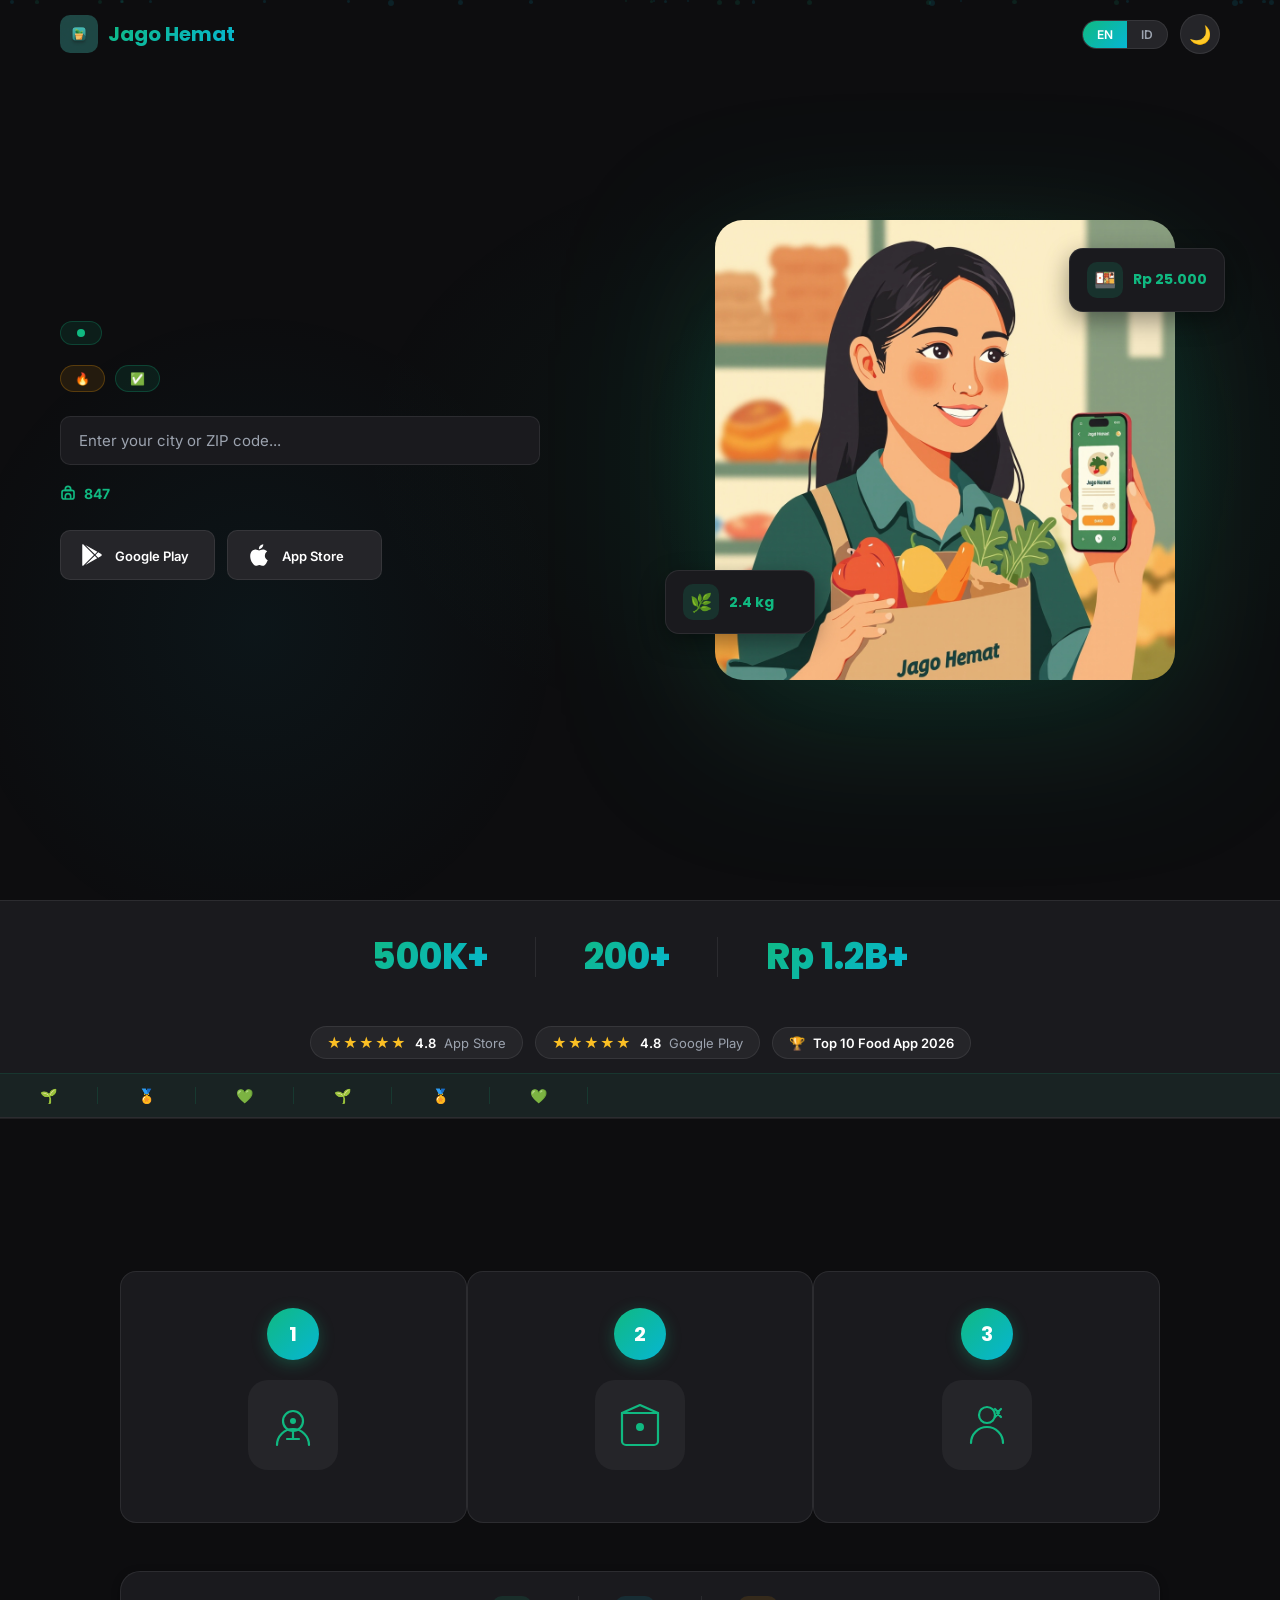
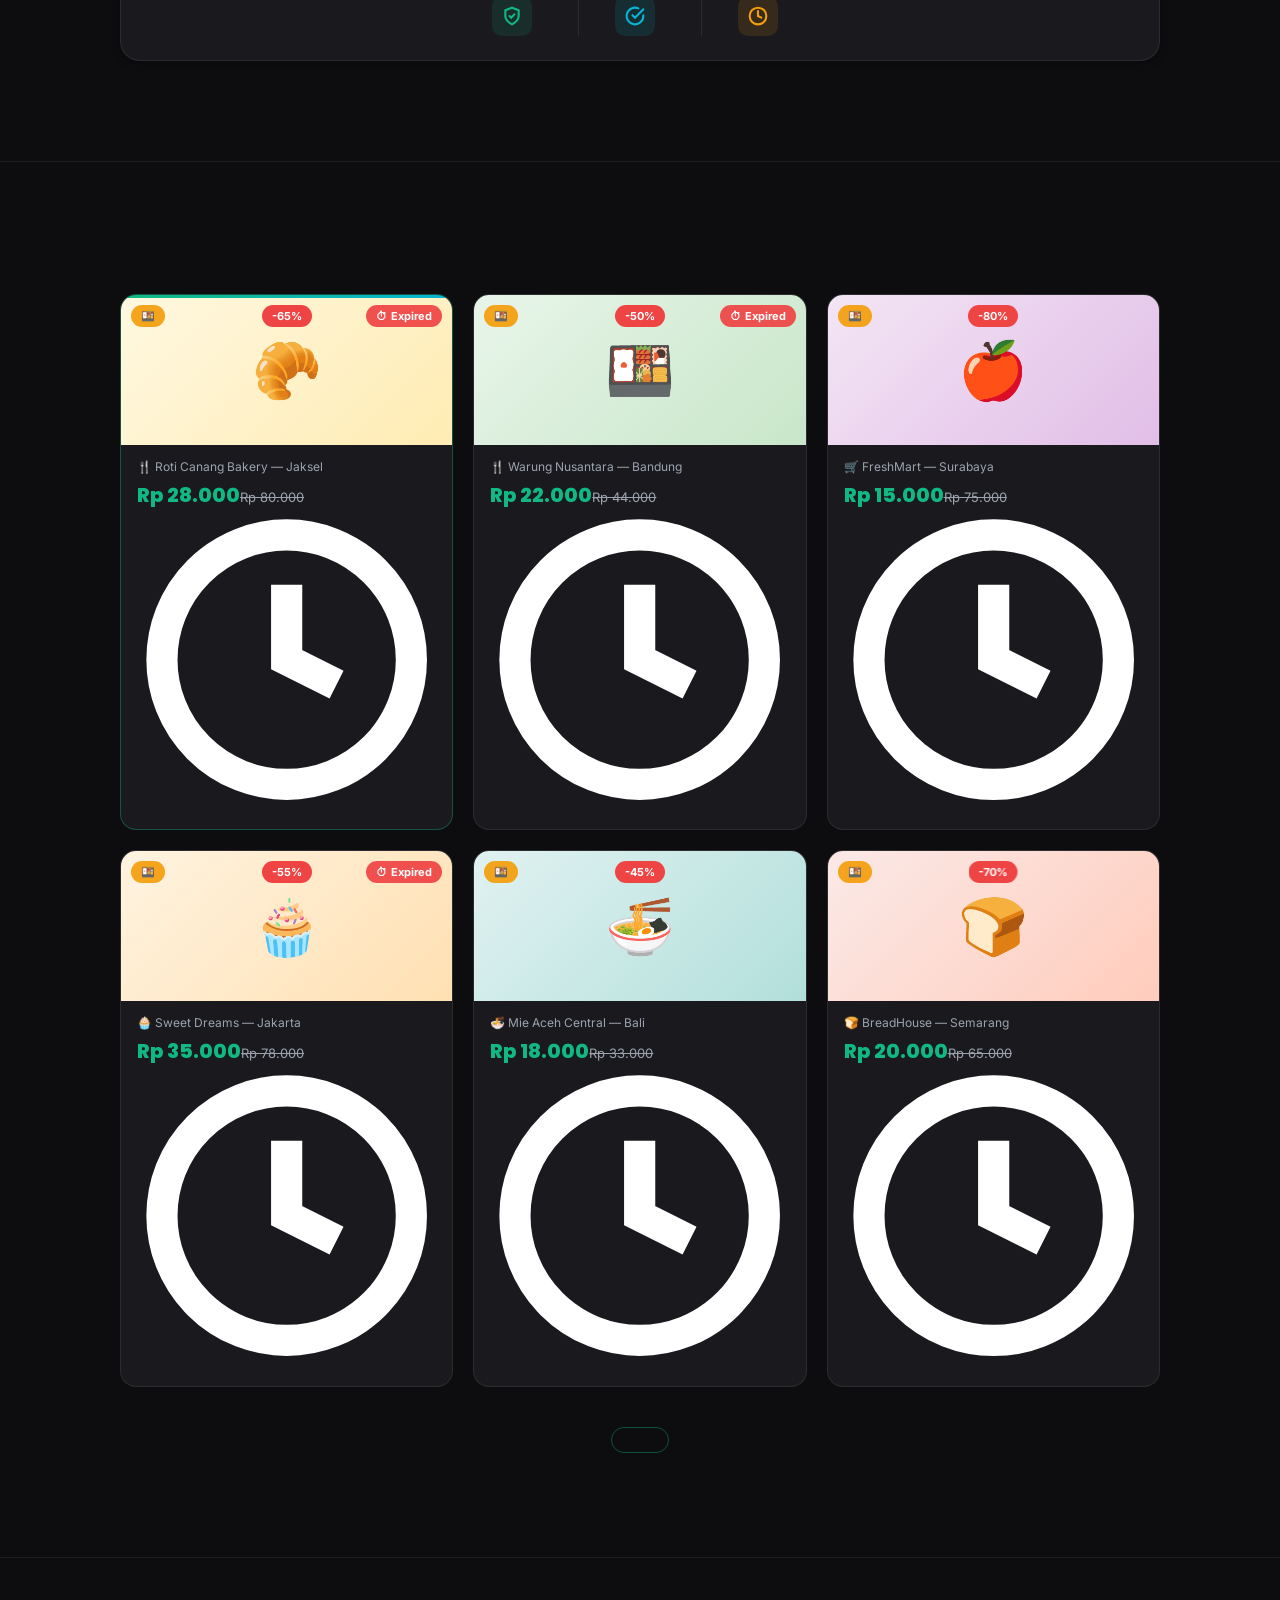
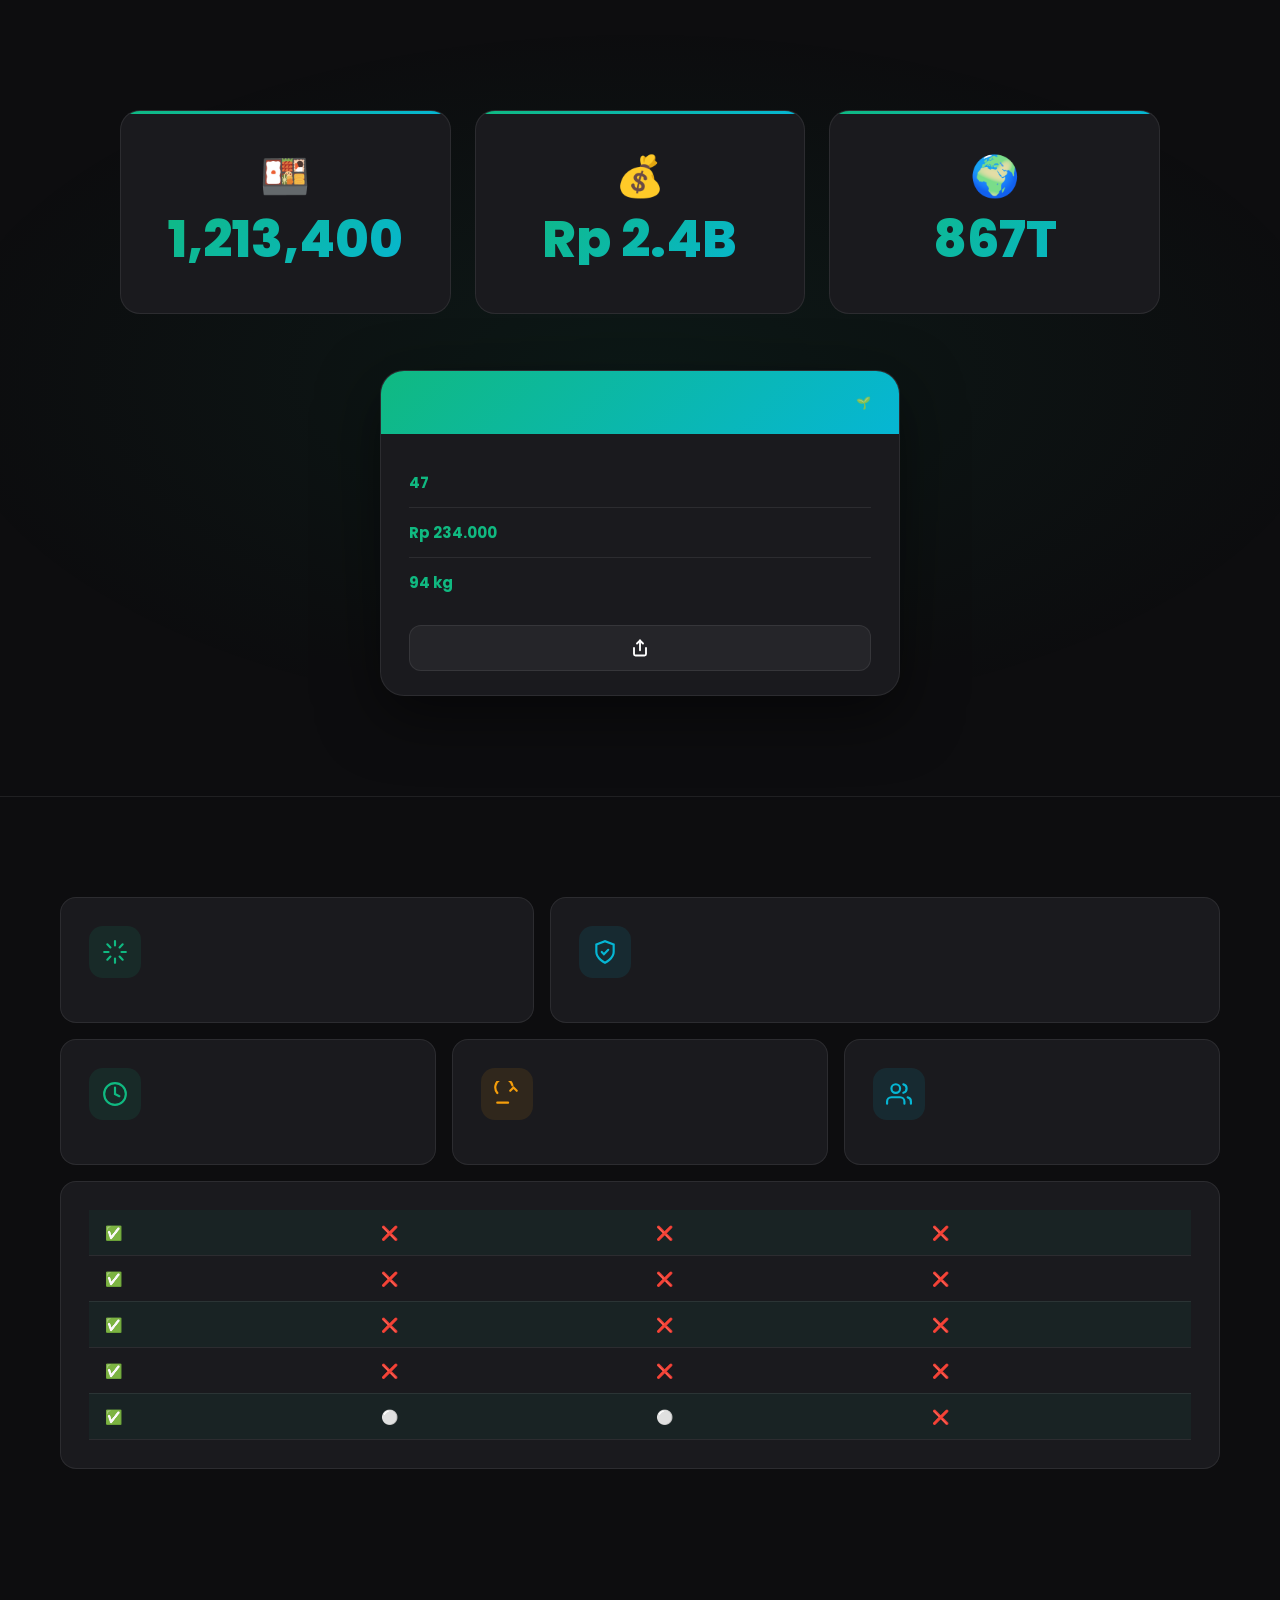
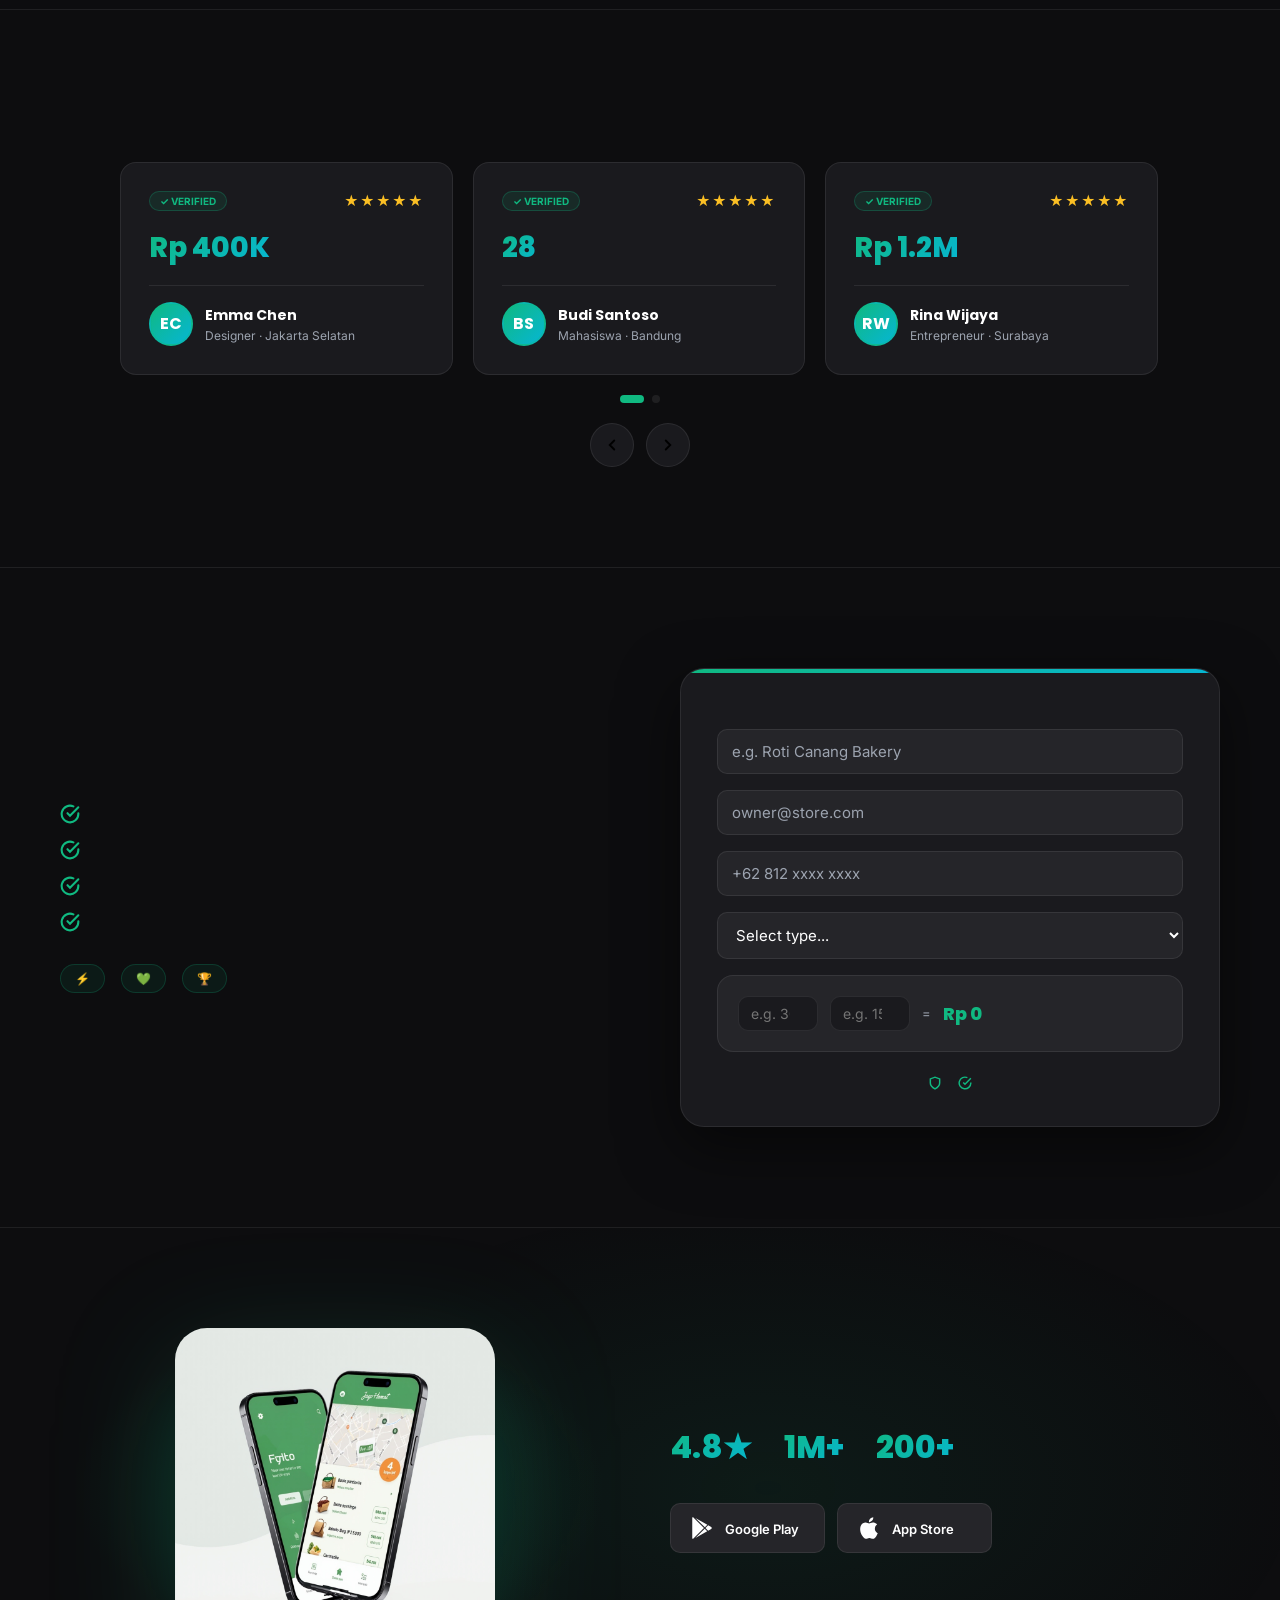
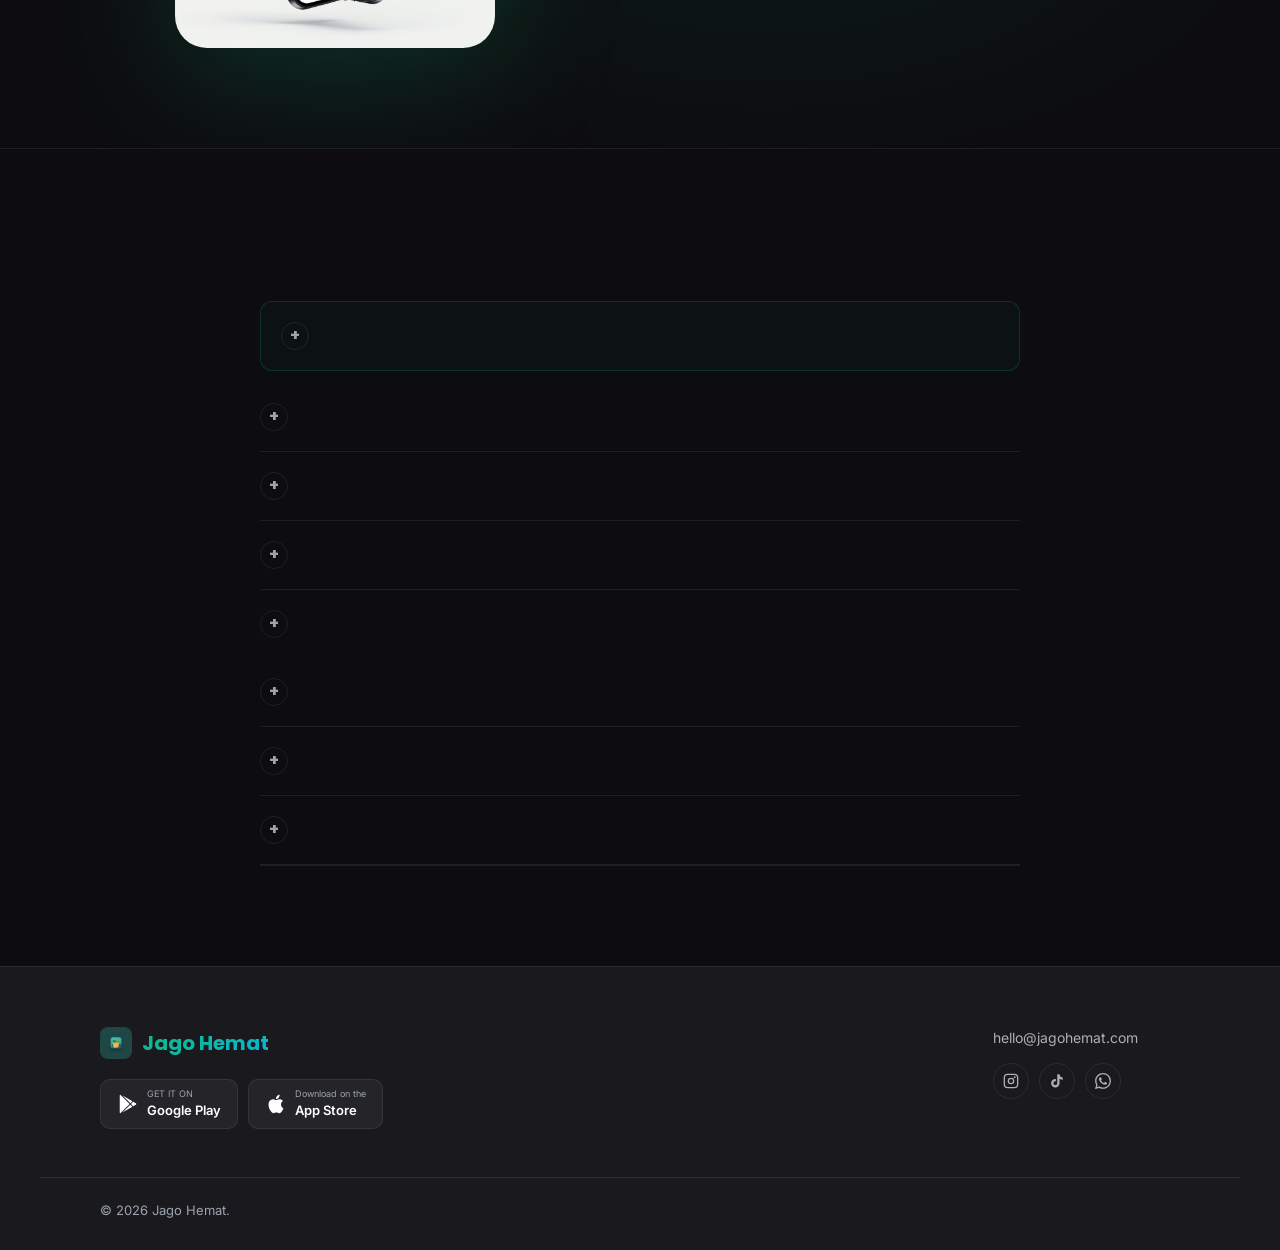
==== commit b3137b4d: "Fix dead app store links — replace generic store URLs with real Jago Hemat app URLs" ====
--- a/index.html
+++ b/index.html
@@ -607,14 +607,14 @@
       </div>
 
       <div class="app-buttons">
-        <a href="https://play.google.com/store" class="app-btn" target="_blank" rel="noopener">
+        <a href="https://play.google.com/store/apps/details?id=com.jamat.dev" class="app-btn" target="_blank" rel="noopener">
           <svg viewBox="0 0 24 24" fill="currentColor"><path d="M3.609 1.814L13.792 12 3.61 22.186a.996.996 0 0 1-.61-.92V2.734a1 1 0 0 1 .609-.92zm10.89 10.893l2.302 2.302-10.937 6.333 8.635-8.635zm3.199-3.198l2.807 1.626a1 1 0 0 1 0 1.73l-2.808 1.626L15.206 12l2.492-2.491zM5.864 2.658L16.94 8.99l-2.302 2.302-8.774-8.634z"/></svg>
           <div class="app-btn-text">
             <small data-lang-en="GET IT ON" data-lang-id="DAPATKAN DI">GET IT ON</small>
             <span>Google Play</span>
           </div>
         </a>
-        <a href="https://apps.apple.com" class="app-btn" target="_blank" rel="noopener">
+        <a href="https://apps.apple.com/be/app/jago-hemat/id6670286583" class="app-btn" target="_blank" rel="noopener">
           <svg viewBox="0 0 24 24" fill="currentColor"><path d="M18.71 19.5c-.83 1.24-1.71 2.45-3.05 2.47-1.34.03-1.77-.79-3.29-.79-1.53 0-2 .77-3.27.82-1.31.05-2.3-1.32-3.14-2.53C4.25 17 2.94 12.45 4.7 9.39c.87-1.52 2.43-2.48 4.12-2.51 1.28-.02 2.5.87 3.29.87.78 0 2.26-1.07 3.81-.91.65.03 2.47.26 3.64 1.98-.09.06-2.17 1.28-2.15 3.81.03 3.02 2.65 4.03 2.68 4.04-.03.07-.42 1.44-1.38 2.83M13 3.5c.73-.83 1.94-1.46 2.94-1.5.13 1.17-.34 2.35-1.04 3.19-.69.85-1.83 1.51-2.95 1.42-.15-1.15.41-2.35 1.05-3.11z"/></svg>
           <div class="app-btn-text">
             <small data-lang-en="Download on the" data-lang-id="Unduh di">Download on the</small>
@@ -1217,11 +1217,11 @@
       </div>
 
       <div class="app-download-btns">
-        <a href="https://play.google.com/store" class="app-btn" target="_blank" rel="noopener">
+        <a href="https://play.google.com/store/apps/details?id=com.jamat.dev" class="app-btn" target="_blank" rel="noopener">
           <svg viewBox="0 0 24 24" fill="currentColor"><path d="M3.609 1.814L13.792 12 3.61 22.186a.996.996 0 0 1-.61-.92V2.734a1 1 0 0 1 .609-.92zm10.89 10.893l2.302 2.302-10.937 6.333 8.635-8.635zm3.199-3.198l2.807 1.626a1 1 0 0 1 0 1.73l-2.808 1.626L15.206 12l2.492-2.491zM5.864 2.658L16.94 8.99l-2.302 2.302-8.774-8.634z"/></svg>
           <div class="app-btn-text"><small data-lang-en="GET IT ON" data-lang-id="DAPATKAN DI">GET IT ON</small><span>Google Play</span></div>
         </a>
-        <a href="https://apps.apple.com" class="app-btn" target="_blank" rel="noopener">
+        <a href="https://apps.apple.com/be/app/jago-hemat/id6670286583" class="app-btn" target="_blank" rel="noopener">
           <svg viewBox="0 0 24 24" fill="currentColor"><path d="M18.71 19.5c-.83 1.24-1.71 2.45-3.05 2.47-1.34.03-1.77-.79-3.29-.79-1.53 0-2 .77-3.27.82-1.31.05-2.3-1.32-3.14-2.53C4.25 17 2.94 12.45 4.7 9.39c.87-1.52 2.43-2.48 4.12-2.51 1.28-.02 2.5.87 3.29.87.78 0 2.26-1.07 3.81-.91.65.03 2.47.26 3.64 1.98-.09.06-2.17 1.28-2.15 3.81.03 3.02 2.65 4.03 2.68 4.04-.03.07-.42 1.44-1.38 2.83M13 3.5c.73-.83 1.94-1.46 2.94-1.5.13 1.17-.34 2.35-1.04 3.19-.69.85-1.83 1.51-2.95 1.42-.15-1.15.41-2.35 1.05-3.11z"/></svg>
           <div class="app-btn-text"><small data-lang-en="Download on the" data-lang-id="Unduh di">Download on the</small><span>App Store</span></div>
         </a>
@@ -1331,11 +1331,11 @@
       </div>
       <p data-lang-en="Indonesia's leading food waste reduction app. Great food at up to 80% off — good for you, good for the planet." data-lang-id="Aplikasi pengurangan sampah makanan terdepan di Indonesia. Makanan enak hingga 80% lebih murah — baik untuk Anda, baik untuk bumi.">Indonesia's leading food waste reduction app. Great food at up to 80% off — good for you, good for the planet.</p>
       <div class="footer-app-badges">
-        <a href="https://play.google.com/store" class="app-badge" target="_blank" rel="noopener">
+        <a href="https://play.google.com/store/apps/details?id=com.jamat.dev" class="app-badge" target="_blank" rel="noopener">
           <svg viewBox="0 0 24 24" fill="currentColor"><path d="M3.609 1.814L13.792 12 3.61 22.186a.996.996 0 0 1-.61-.92V2.734a1 1 0 0 1 .609-.92zm10.89 10.893l2.302 2.302-10.937 6.333 8.635-8.635zm3.199-3.198l2.807 1.626a1 1 0 0 1 0 1.73l-2.808 1.626L15.206 12l2.492-2.491zM5.864 2.658L16.94 8.99l-2.302 2.302-8.774-8.634z"/></svg>
           <div class="app-badge-lbl"><small>GET IT ON</small><span>Google Play</span></div>
         </a>
-        <a href="https://apps.apple.com" class="app-badge" target="_blank" rel="noopener">
+        <a href="https://apps.apple.com/be/app/jago-hemat/id6670286583" class="app-badge" target="_blank" rel="noopener">
           <svg viewBox="0 0 24 24" fill="currentColor"><path d="M18.71 19.5c-.83 1.24-1.71 2.45-3.05 2.47-1.34.03-1.77-.79-3.29-.79-1.53 0-2 .77-3.27.82-1.31.05-2.3-1.32-3.14-2.53C4.25 17 2.94 12.45 4.7 9.39c.87-1.52 2.43-2.48 4.12-2.51 1.28-.02 2.5.87 3.29.87.78 0 2.26-1.07 3.81-.91.65.03 2.47.26 3.64 1.98-.09.06-2.17 1.28-2.15 3.81.03 3.02 2.65 4.03 2.68 4.04-.03.07-.42 1.44-1.38 2.83M13 3.5c.73-.83 1.94-1.46 2.94-1.5.13 1.17-.34 2.35-1.04 3.19-.69.85-1.83 1.51-2.95 1.42-.15-1.15.41-2.35 1.05-3.11z"/></svg>
           <div class="app-badge-lbl"><small>Download on the</small><span>App Store</span></div>
         </a>
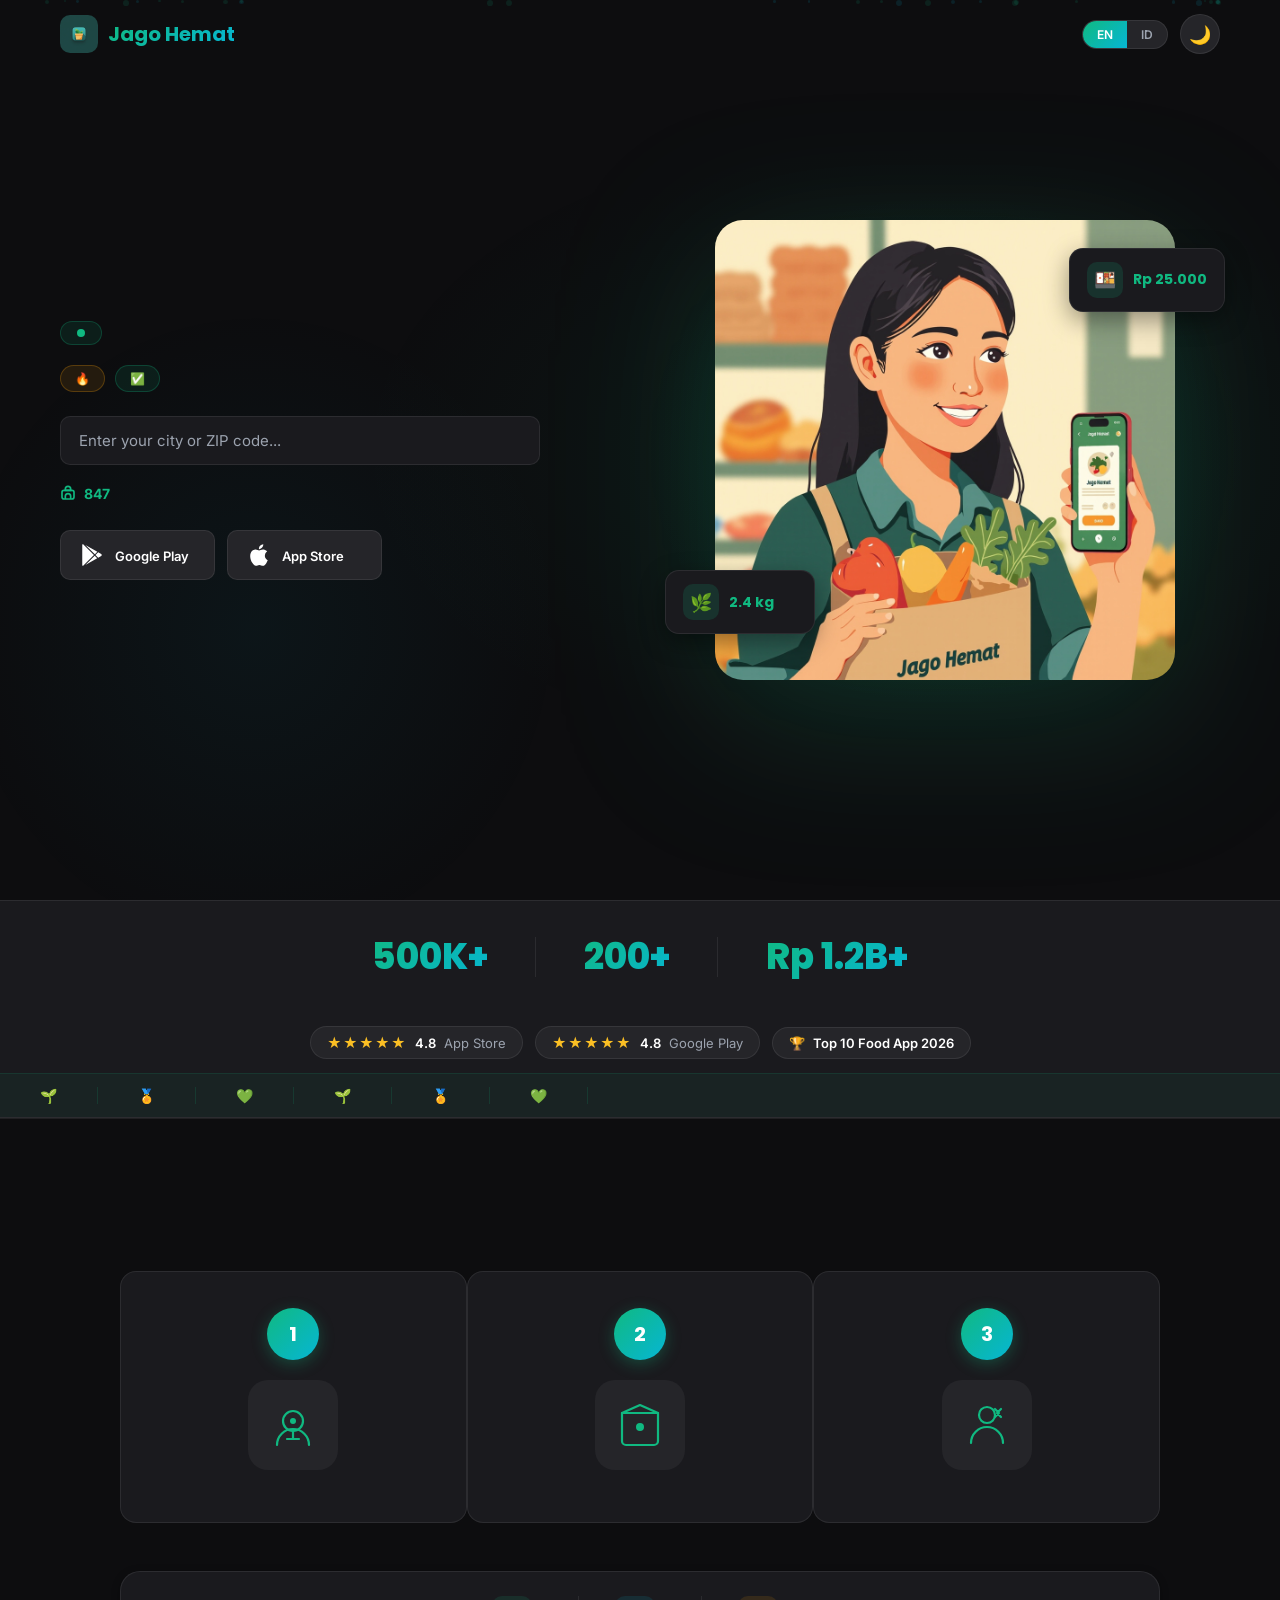
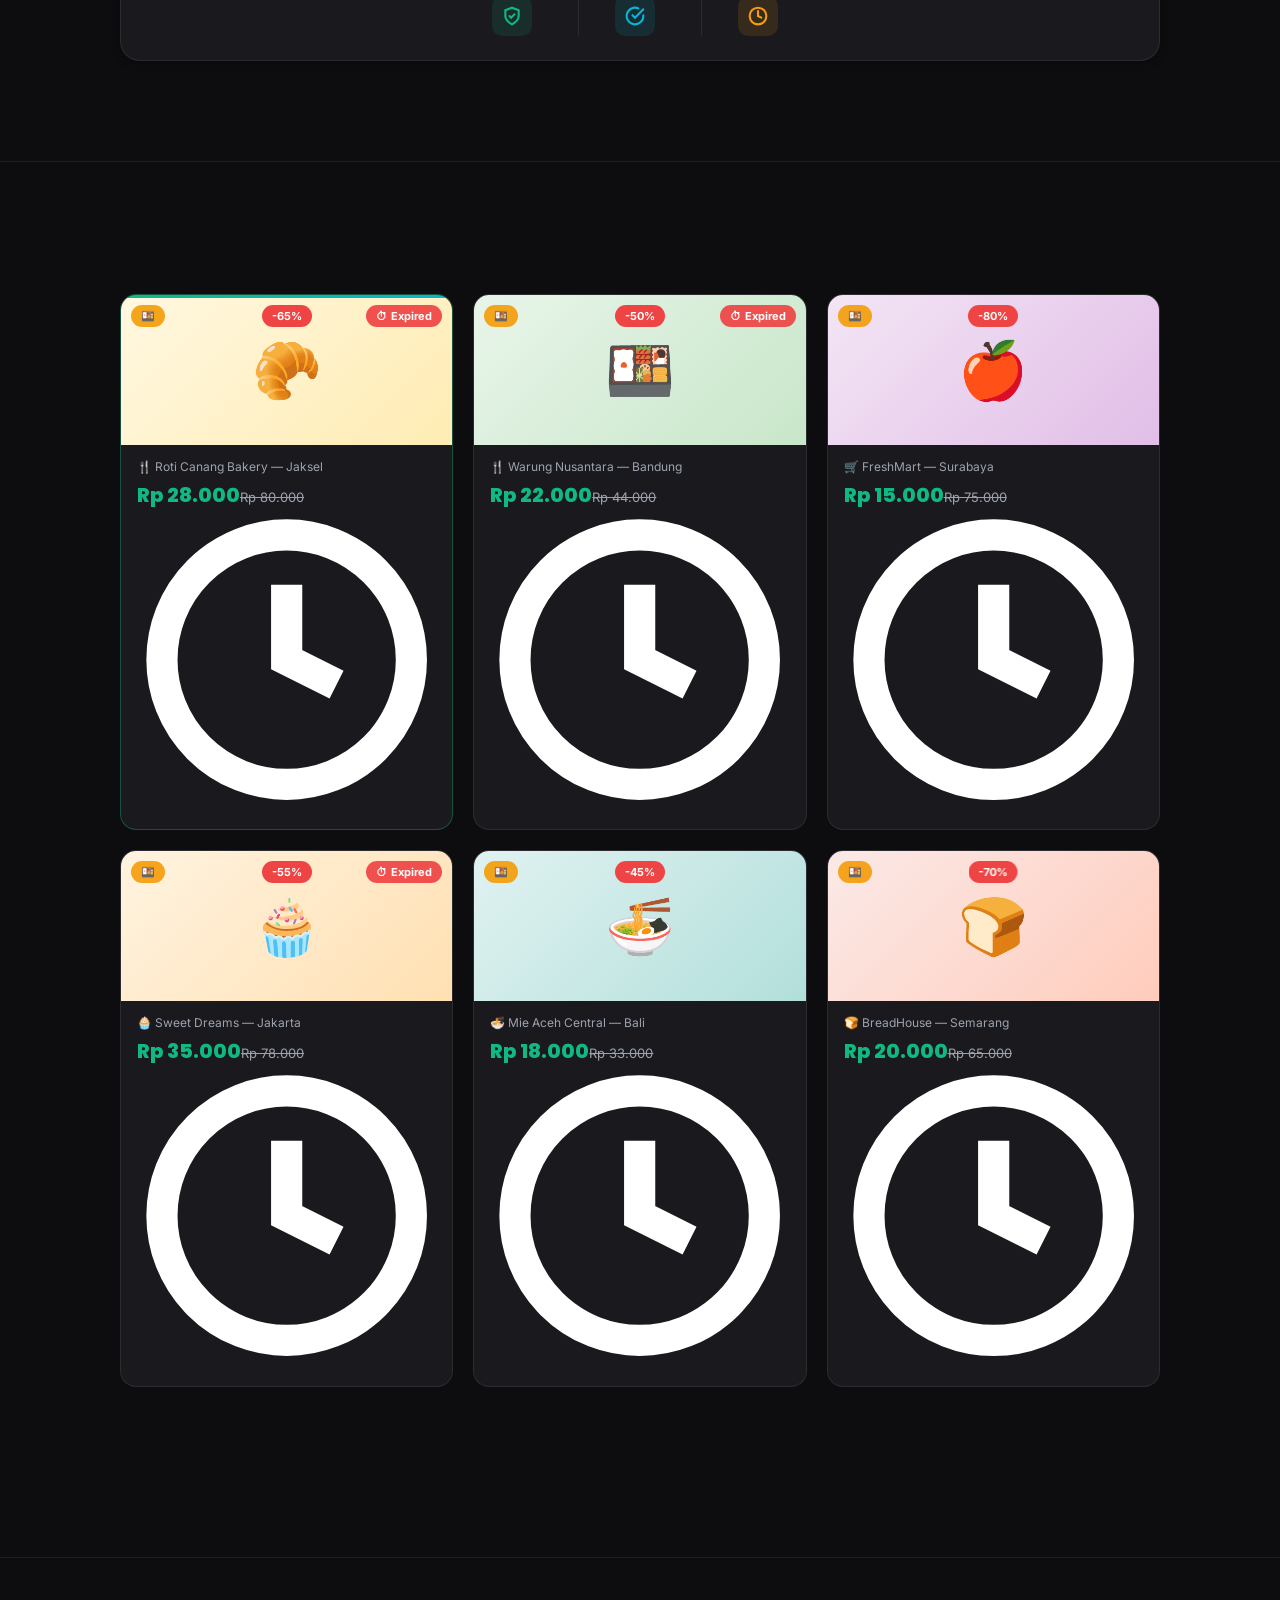
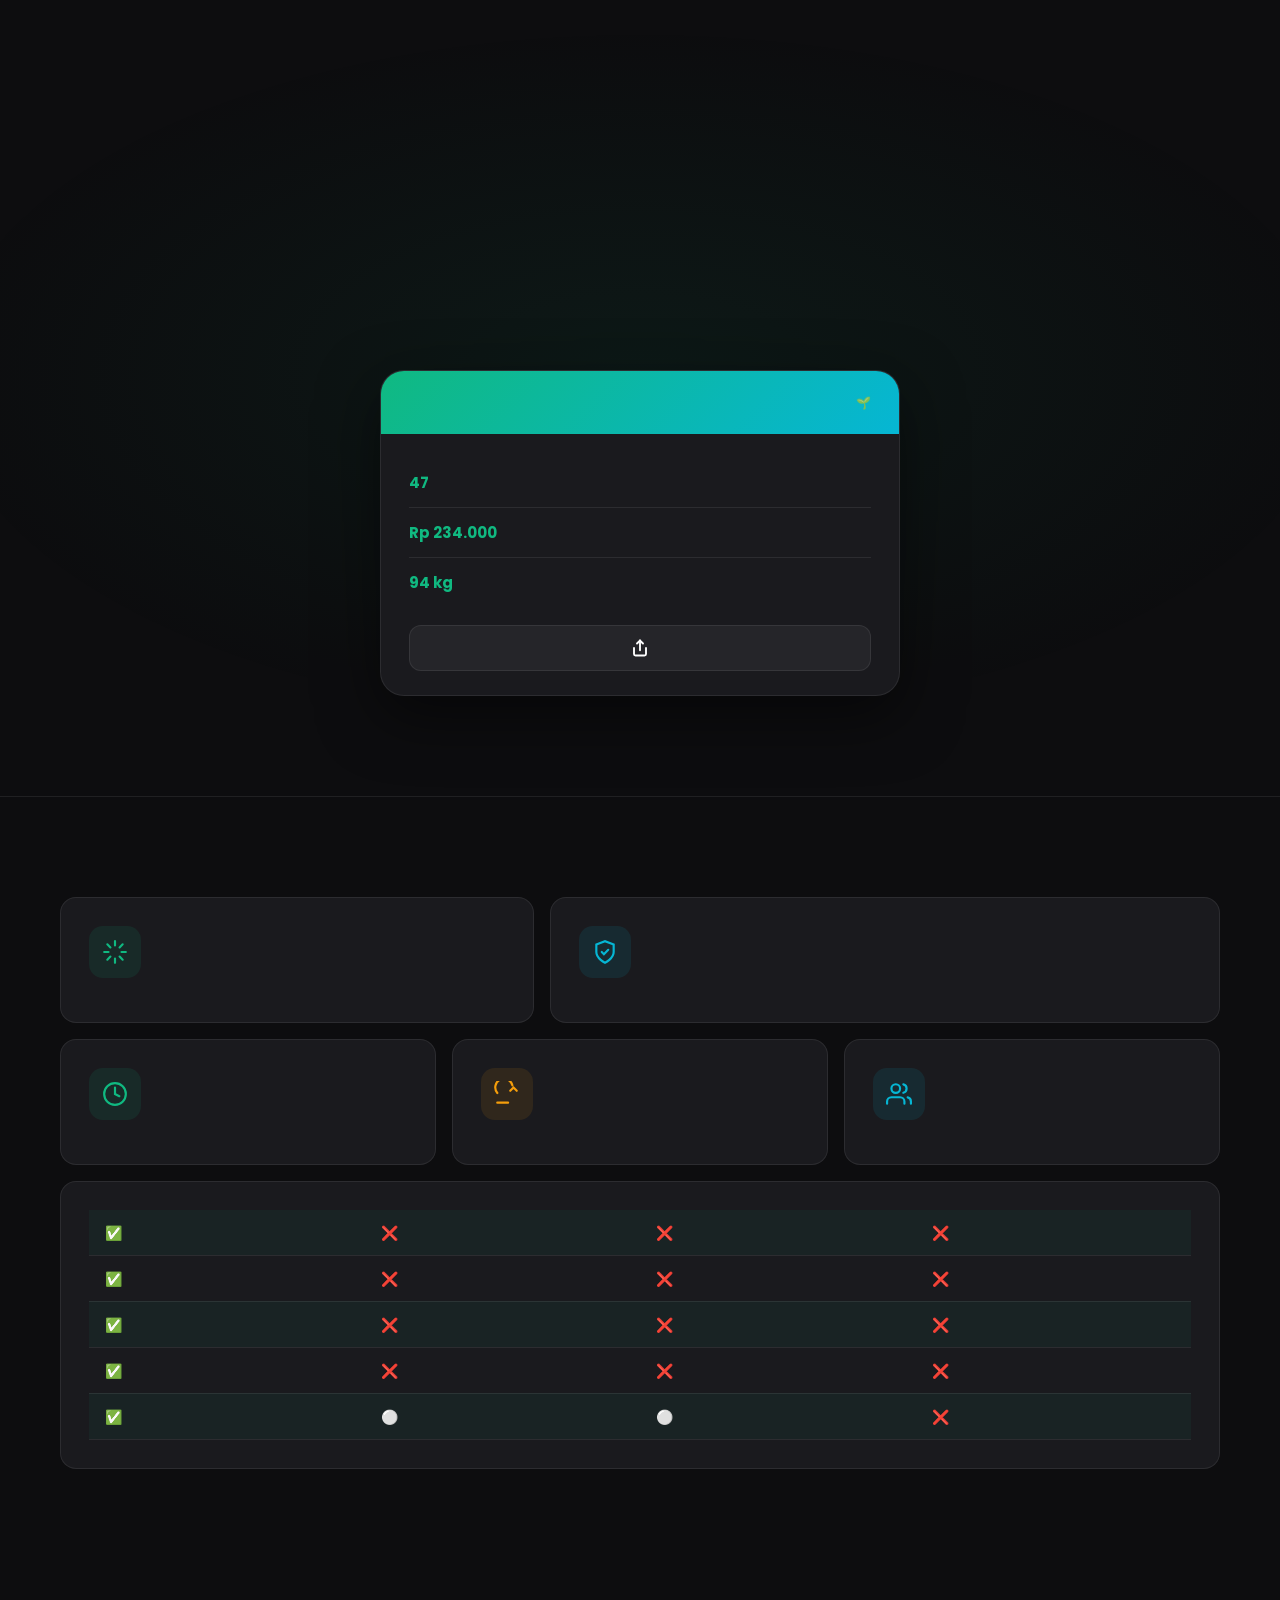
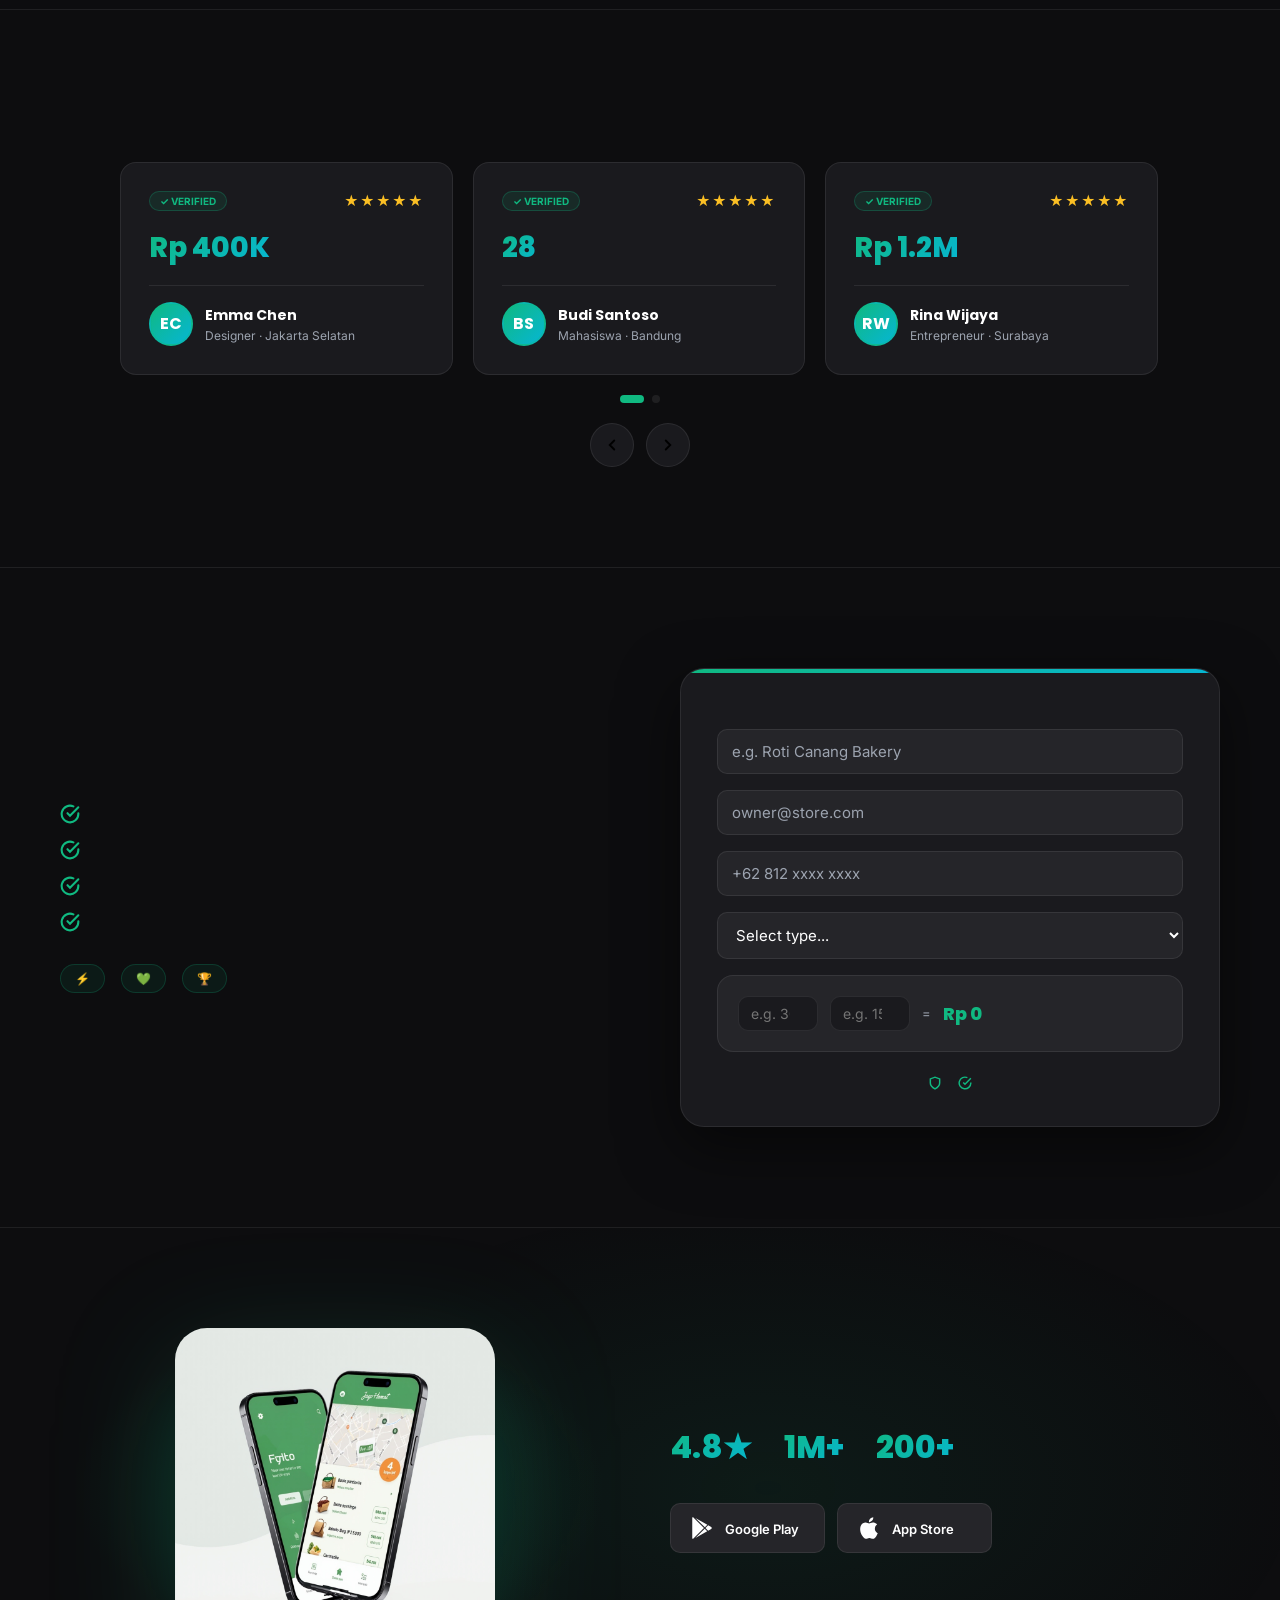
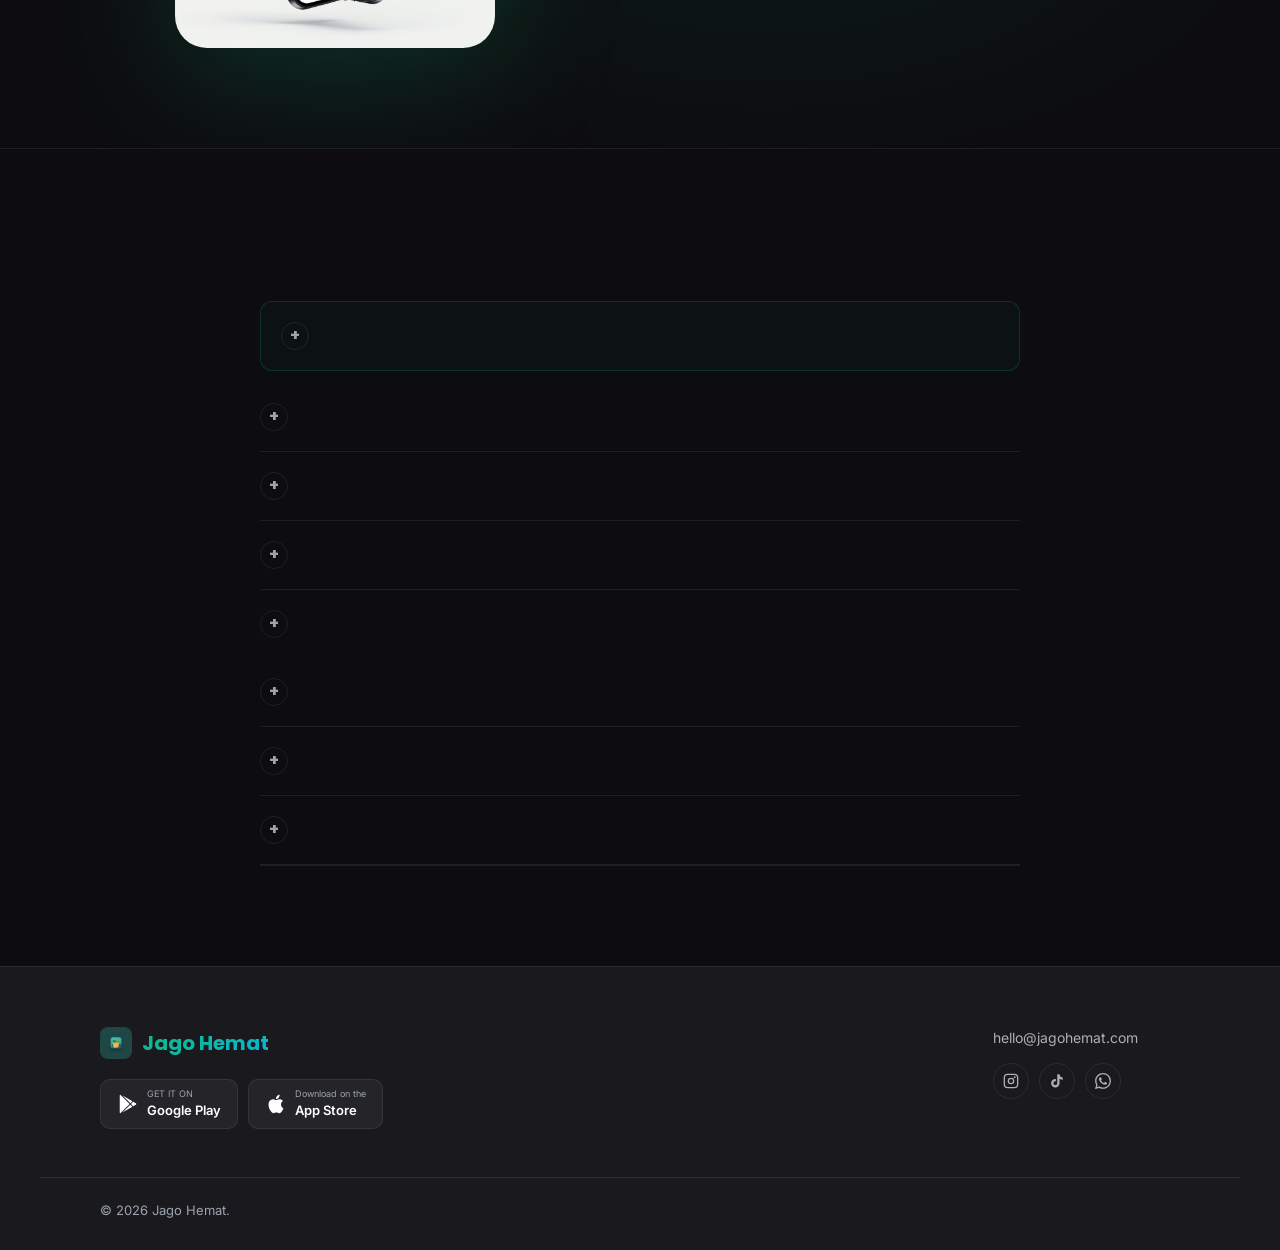
==== commit a4d0649a: "Fix footer social links: WhatsApp to real number, IG/TikTok to jagohemat.com" ====
--- a/index.html
+++ b/index.html
@@ -1366,13 +1366,13 @@
         <li><a href="#" data-lang-en="Jakarta, Indonesia" data-lang-id="Jakarta, Indonesia">Jakarta, Indonesia</a></li>
       </ul>
       <div class="footer-social" style="margin-top:16px">
-        <a href="#" aria-label="Instagram">
+        <a href="https://www.jagohemat.com" target="_blank" rel="noopener" aria-label="Instagram">
           <svg viewBox="0 0 24 24" fill="none" stroke="currentColor" stroke-width="2" stroke-linecap="round"><rect x="2" y="2" width="20" height="20" rx="5"/><circle cx="12" cy="12" r="4"/><circle cx="17.5" cy="6.5" r="0.5" fill="currentColor"/></svg>
         </a>
-        <a href="#" aria-label="TikTok">
+        <a href="https://www.jagohemat.com" target="_blank" rel="noopener" aria-label="TikTok">
           <svg viewBox="0 0 24 24" fill="currentColor"><path d="M19.59 6.69a4.83 4.83 0 0 1-3.77-4.25V2h-3.45v13.67a2.89 2.89 0 0 1-2.88 2.5 2.89 2.89 0 0 1-2.89-2.89 2.89 2.89 0 0 1 2.89-2.89c.28 0 .54.04.79.1V9.01a6.27 6.27 0 0 0-.79-.05 6.34 6.34 0 0 0-6.34 6.34 6.34 6.34 0 0 0 6.34 6.34 6.34 6.34 0 0 0 6.33-6.34V8.73a8.19 8.19 0 0 0 4.77 1.52V6.68a4.85 4.85 0 0 1-1.01-.01z"/></svg>
         </a>
-        <a href="#" aria-label="WhatsApp">
+        <a href="https://wa.me/6283849999468?text=Halo%20Jago%20Hemat" target="_blank" rel="noopener" aria-label="WhatsApp">
           <svg viewBox="0 0 24 24" fill="currentColor"><path d="M17.472 14.382c-.297-.149-1.758-.867-2.03-.967-.273-.099-.471-.148-.67.15-.197.297-.767.966-.94 1.164-.173.199-.347.223-.644.075-.297-.15-1.255-.463-2.39-1.475-.883-.788-1.48-1.761-1.653-2.059-.173-.297-.018-.458.13-.606.134-.133.298-.347.446-.52.149-.174.198-.298.298-.497.099-.198.05-.371-.025-.52-.075-.149-.669-1.612-.916-2.207-.242-.579-.487-.5-.669-.51-.173-.008-.371-.01-.57-.01-.198 0-.52.074-.792.372-.272.297-1.04 1.016-1.04 2.479 0 1.462 1.065 2.875 1.213 3.074.149.198 2.096 3.2 5.077 4.487.709.306 1.262.489 1.694.625.712.227 1.36.195 1.871.118.571-.085 1.758-.719 2.006-1.413.248-.694.248-1.289.173-1.413-.074-.124-.272-.198-.57-.347m-5.421 7.403h-.004a9.87 9.87 0 01-5.031-1.378l-.361-.214-3.741.982.998-3.648-.235-.374a9.86 9.86 0 01-1.51-5.26c.001-5.45 4.436-9.884 9.888-9.884 2.64 0 5.122 1.03 6.988 2.898a9.825 9.825 0 012.893 6.994c-.003 5.45-4.437 9.884-9.885 9.884m8.413-18.297A11.815 11.815 0 0012.05 0C5.495 0 .16 5.335.157 11.892c0 2.096.547 4.142 1.588 5.945L.057 24l6.305-1.654a11.882 11.882 0 005.683 1.448h.005c6.554 0 11.89-5.335 11.893-11.893a11.821 11.821 0 00-3.48-8.413z"/></svg>
         </a>
       </div>
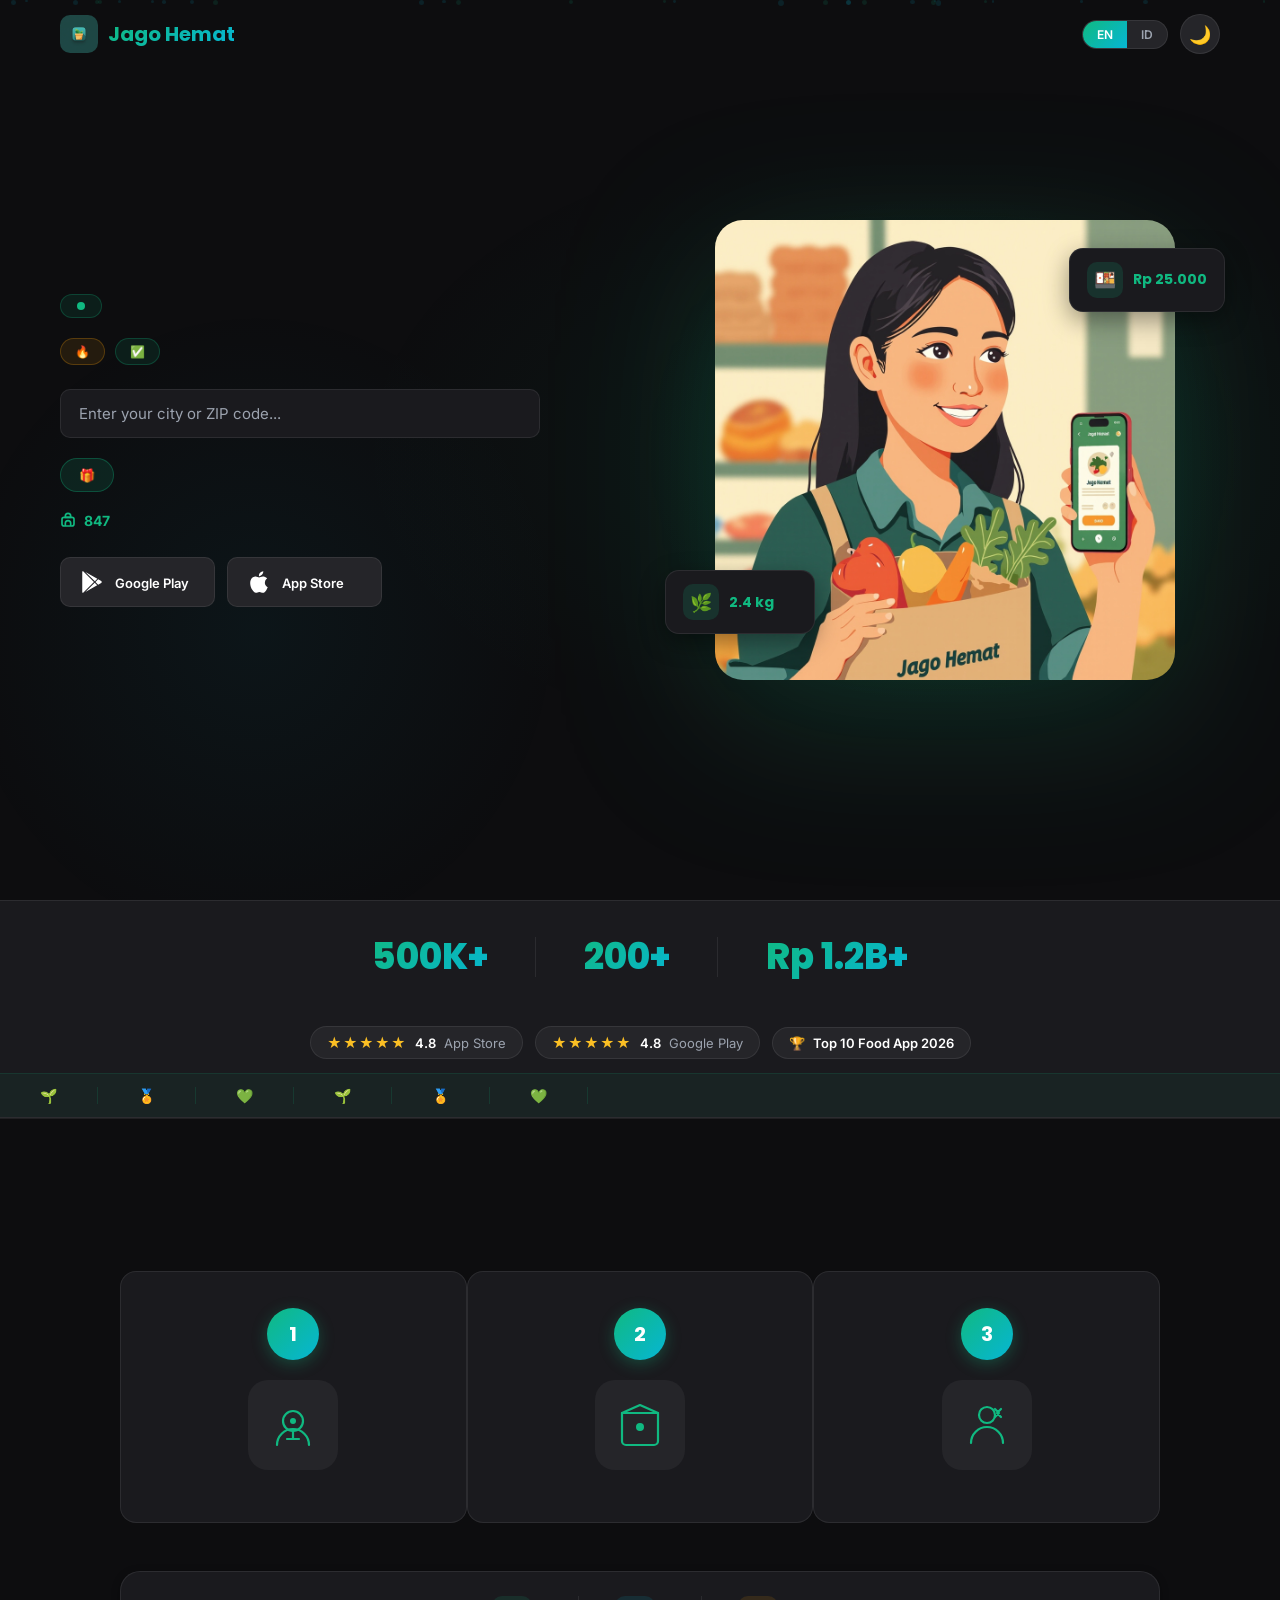
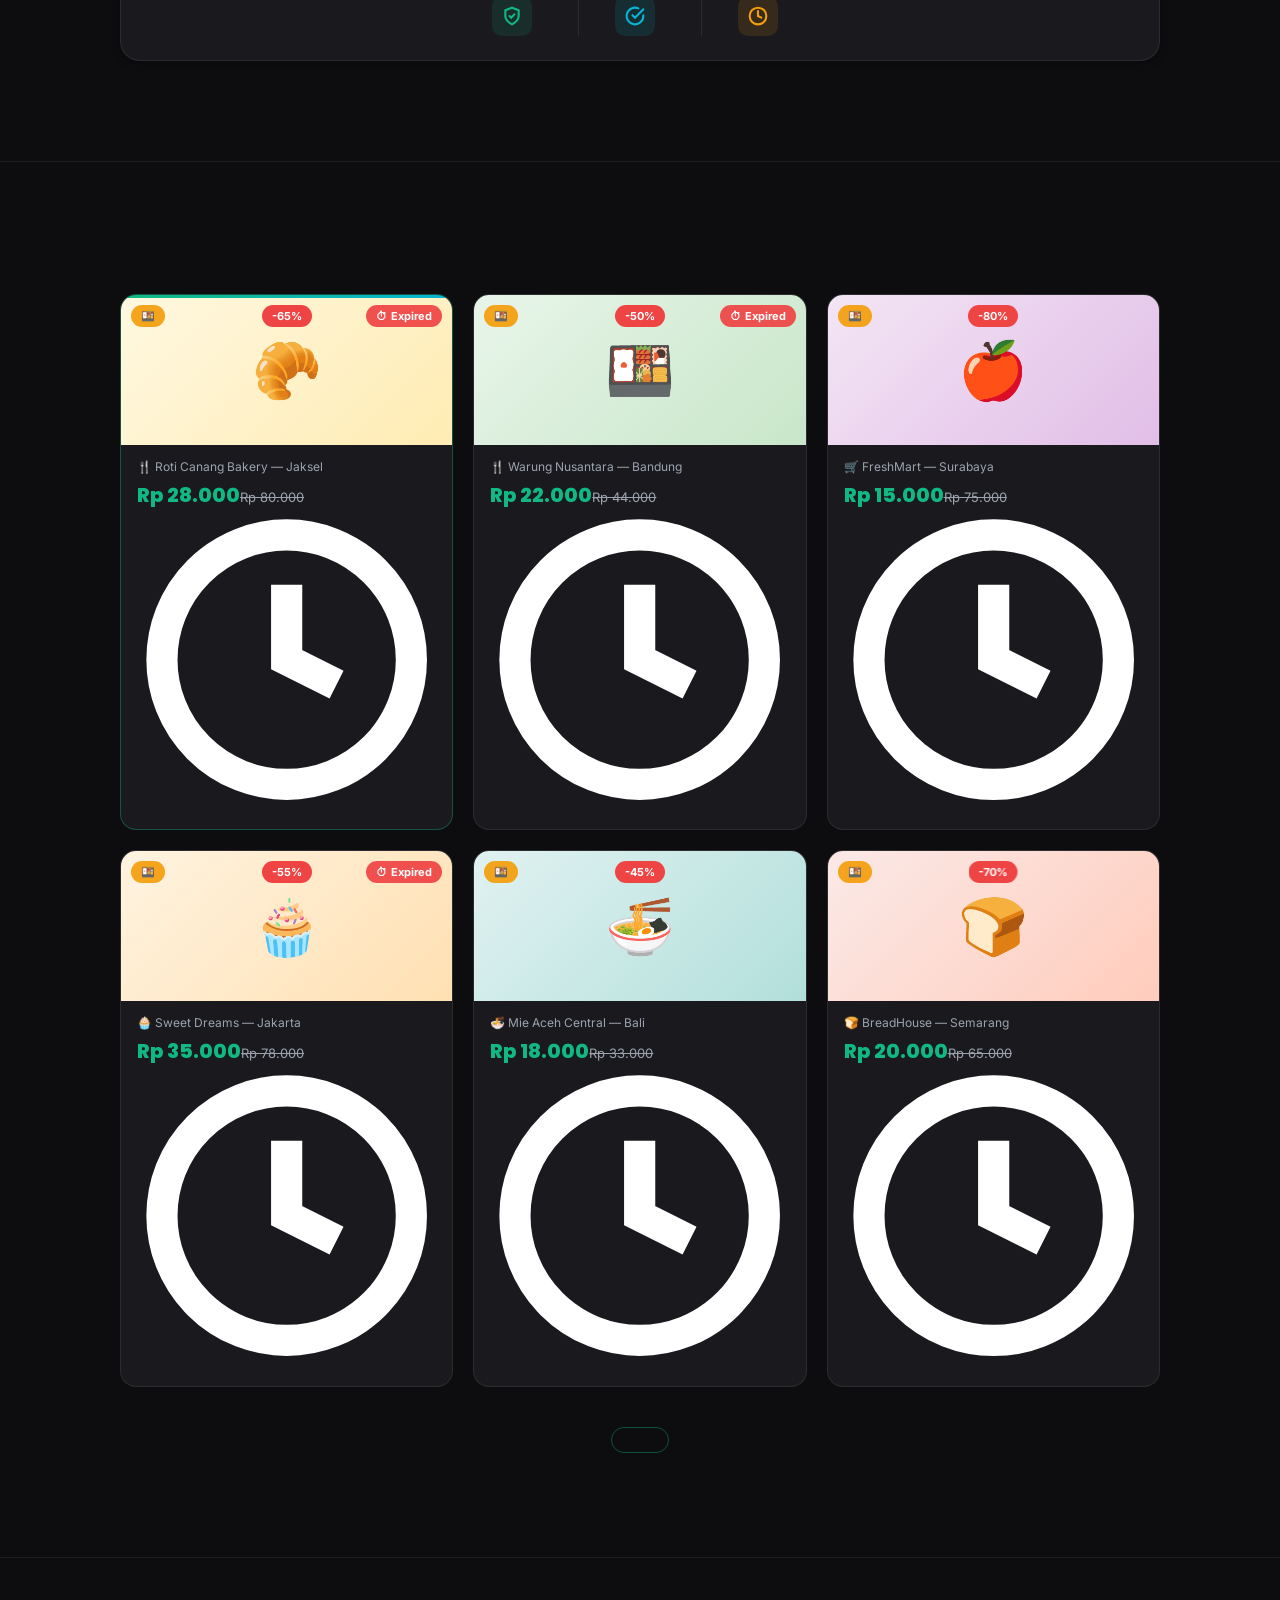
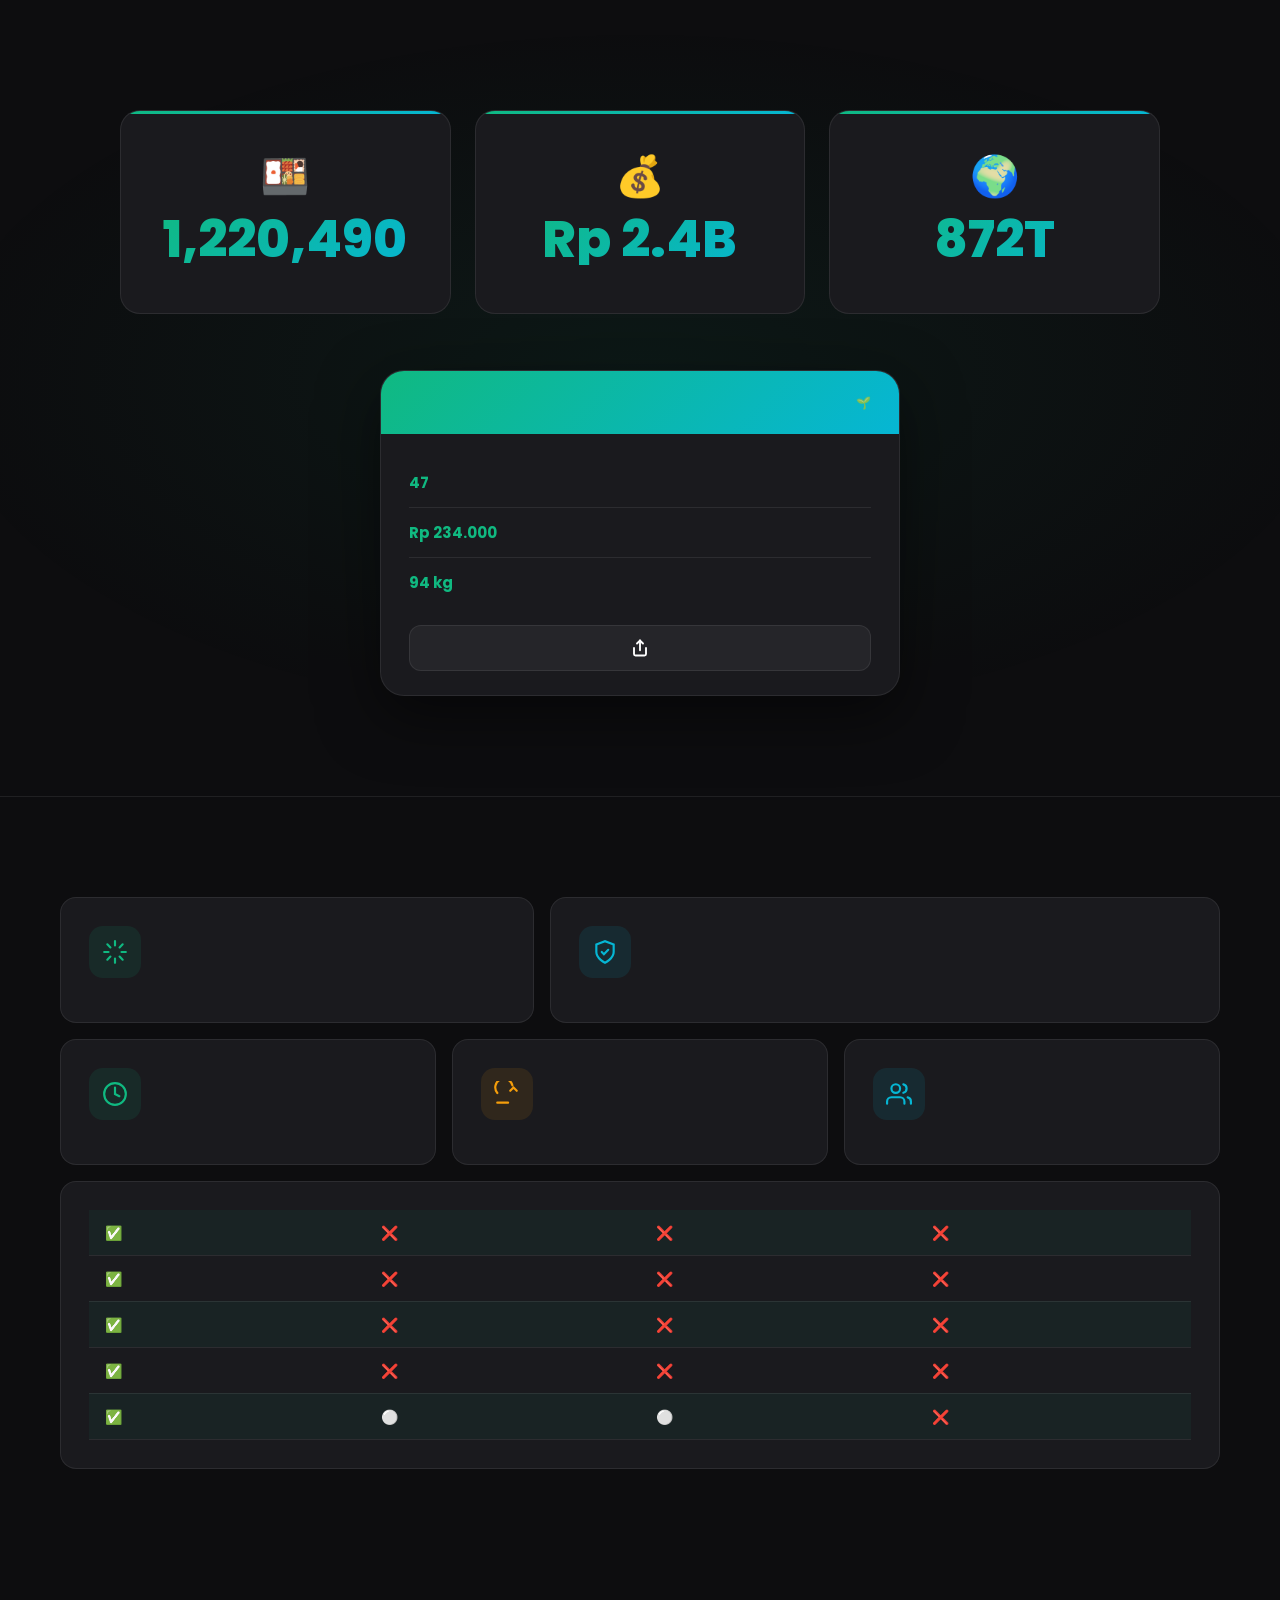
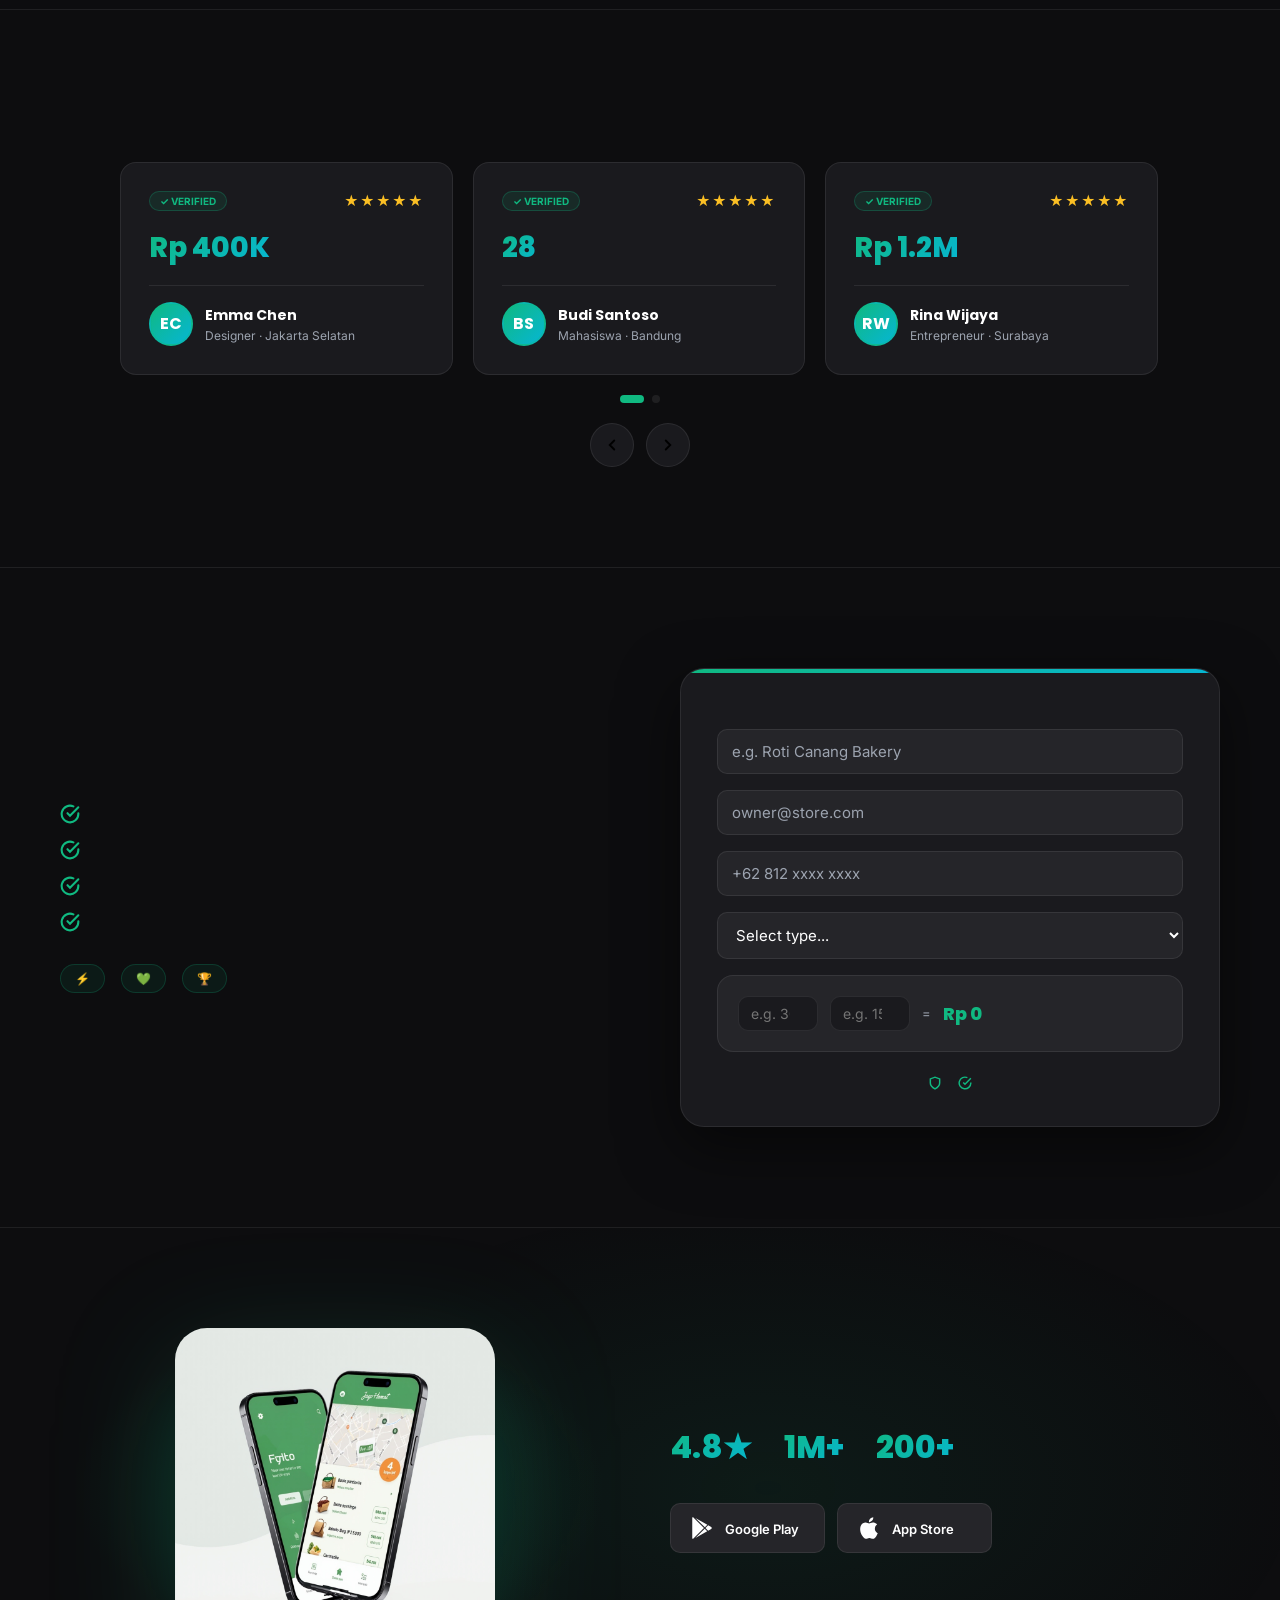
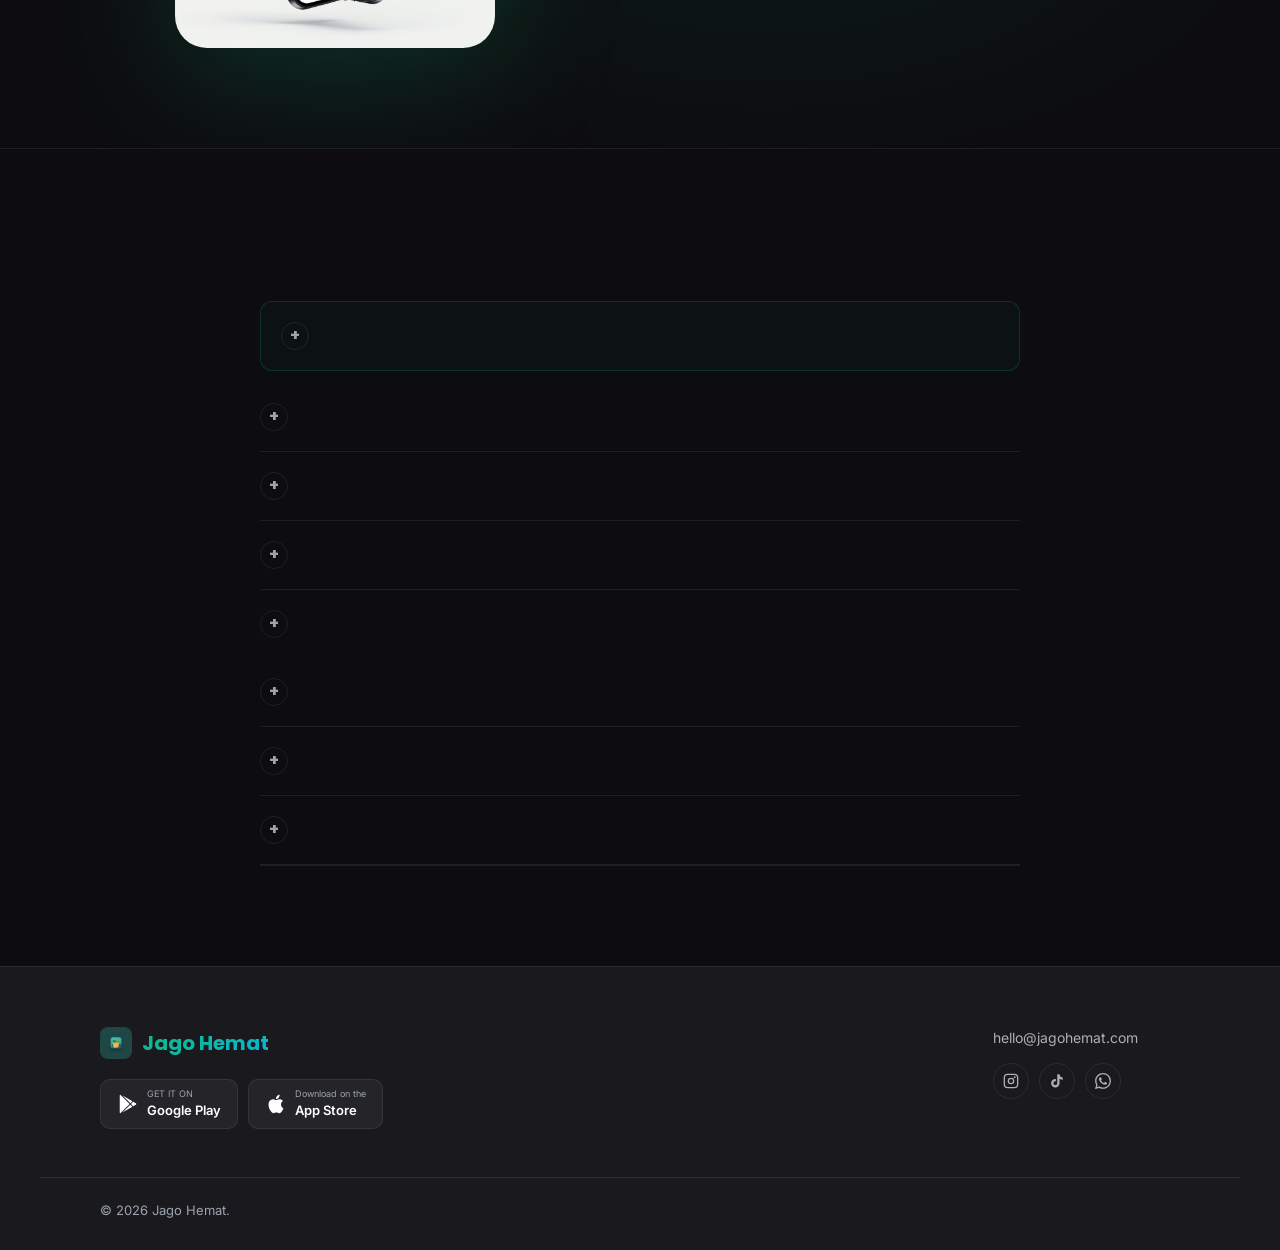
==== commit e1f58a9b: "feat(v3): referral incentive banner, dynamic live counter, fix expired countdowns" ====
--- a/index.html
+++ b/index.html
@@ -190,6 +190,13 @@
 .store-locator input::placeholder{color:var(--text-muted)}
 .store-locator button{background:var(--gradient);border:none;padding:14px 22px;font-family:var(--font-head);font-weight:600;font-size:14px;color:#fff;cursor:pointer;white-space:nowrap;transition:opacity 0.2s;flex-shrink:0}
 .store-locator button:hover{opacity:0.85}
+.referral-banner{
+  display:inline-flex;align-items:center;gap:8px;
+  background:rgba(16,185,129,0.12);border:1px solid rgba(16,185,129,0.3);
+  border-radius:100px;padding:8px 18px;font-size:13px;color:var(--text-muted);
+  margin-bottom:20px;animation:badgePulse 2s ease-in-out infinite;
+}
+.referral-banner strong{color:var(--accent);font-weight:700}
 .hero-counter{display:flex;align-items:center;gap:8px;font-size:14px;color:var(--text-muted);margin-bottom:28px}
 .hero-counter strong{color:var(--accent)}
 .hero-counter[data-counter]{color:var(--text)}
@@ -598,6 +605,11 @@
       <div class="store-locator">
         <input type="text" placeholder="Enter your city or ZIP code..." data-placeholder-en="Enter your city or ZIP code..." data-placeholder-id="Masukkan kota atau kode pos Anda..." id="locatorInput">
         <button onclick="alert('Map feature coming soon!')" data-lang-en="Find Deals →" data-lang-id="Cari Promo →">Find Deals →</button>
+      </div>
+
+      <!-- REFERRAL INCENTIVE v3 -->
+      <div class="referral-banner">
+        <span>🎁 <strong data-lang-en="Download free — Get 3 free deliveries!" data-lang-id="Unduh gratis — Dapat 3 pengiriman gratis!">Download free — Get 3 free deliveries!</strong></span>
       </div>
 
       <div class="hero-counter">
